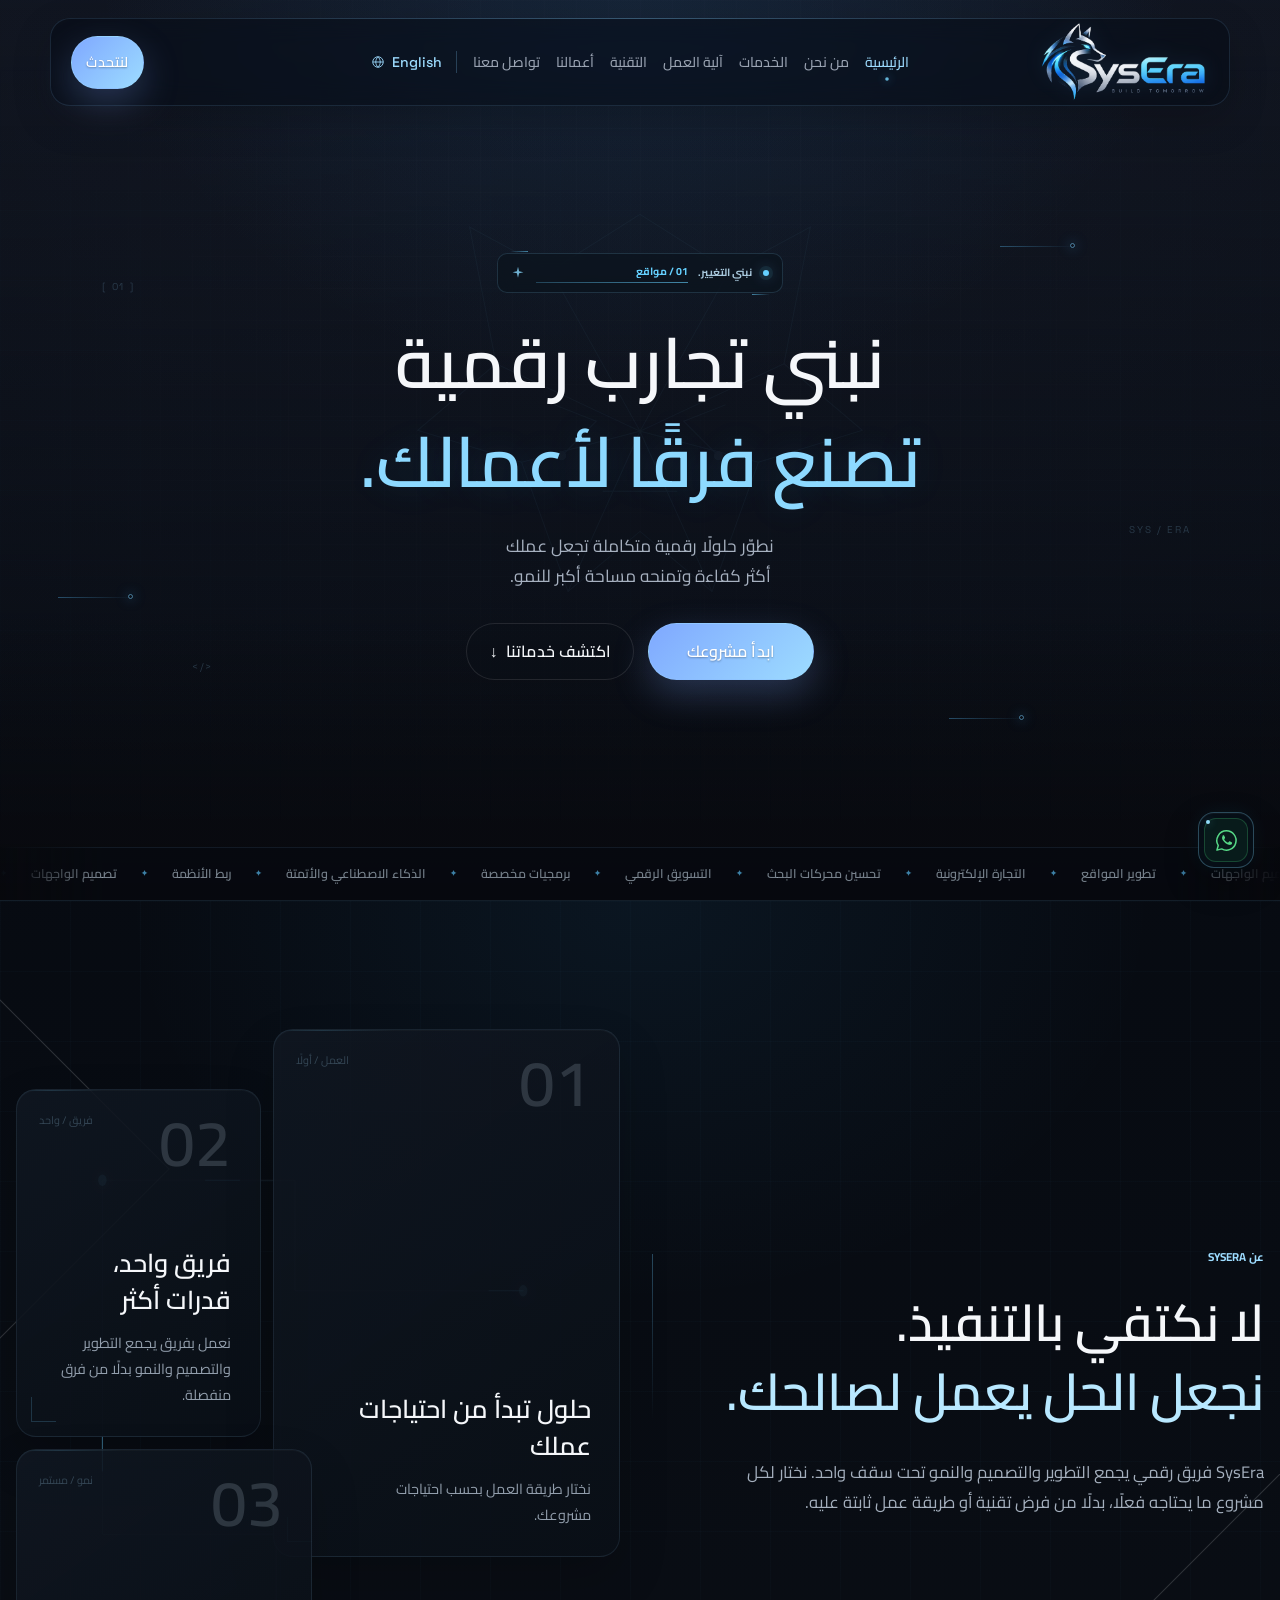
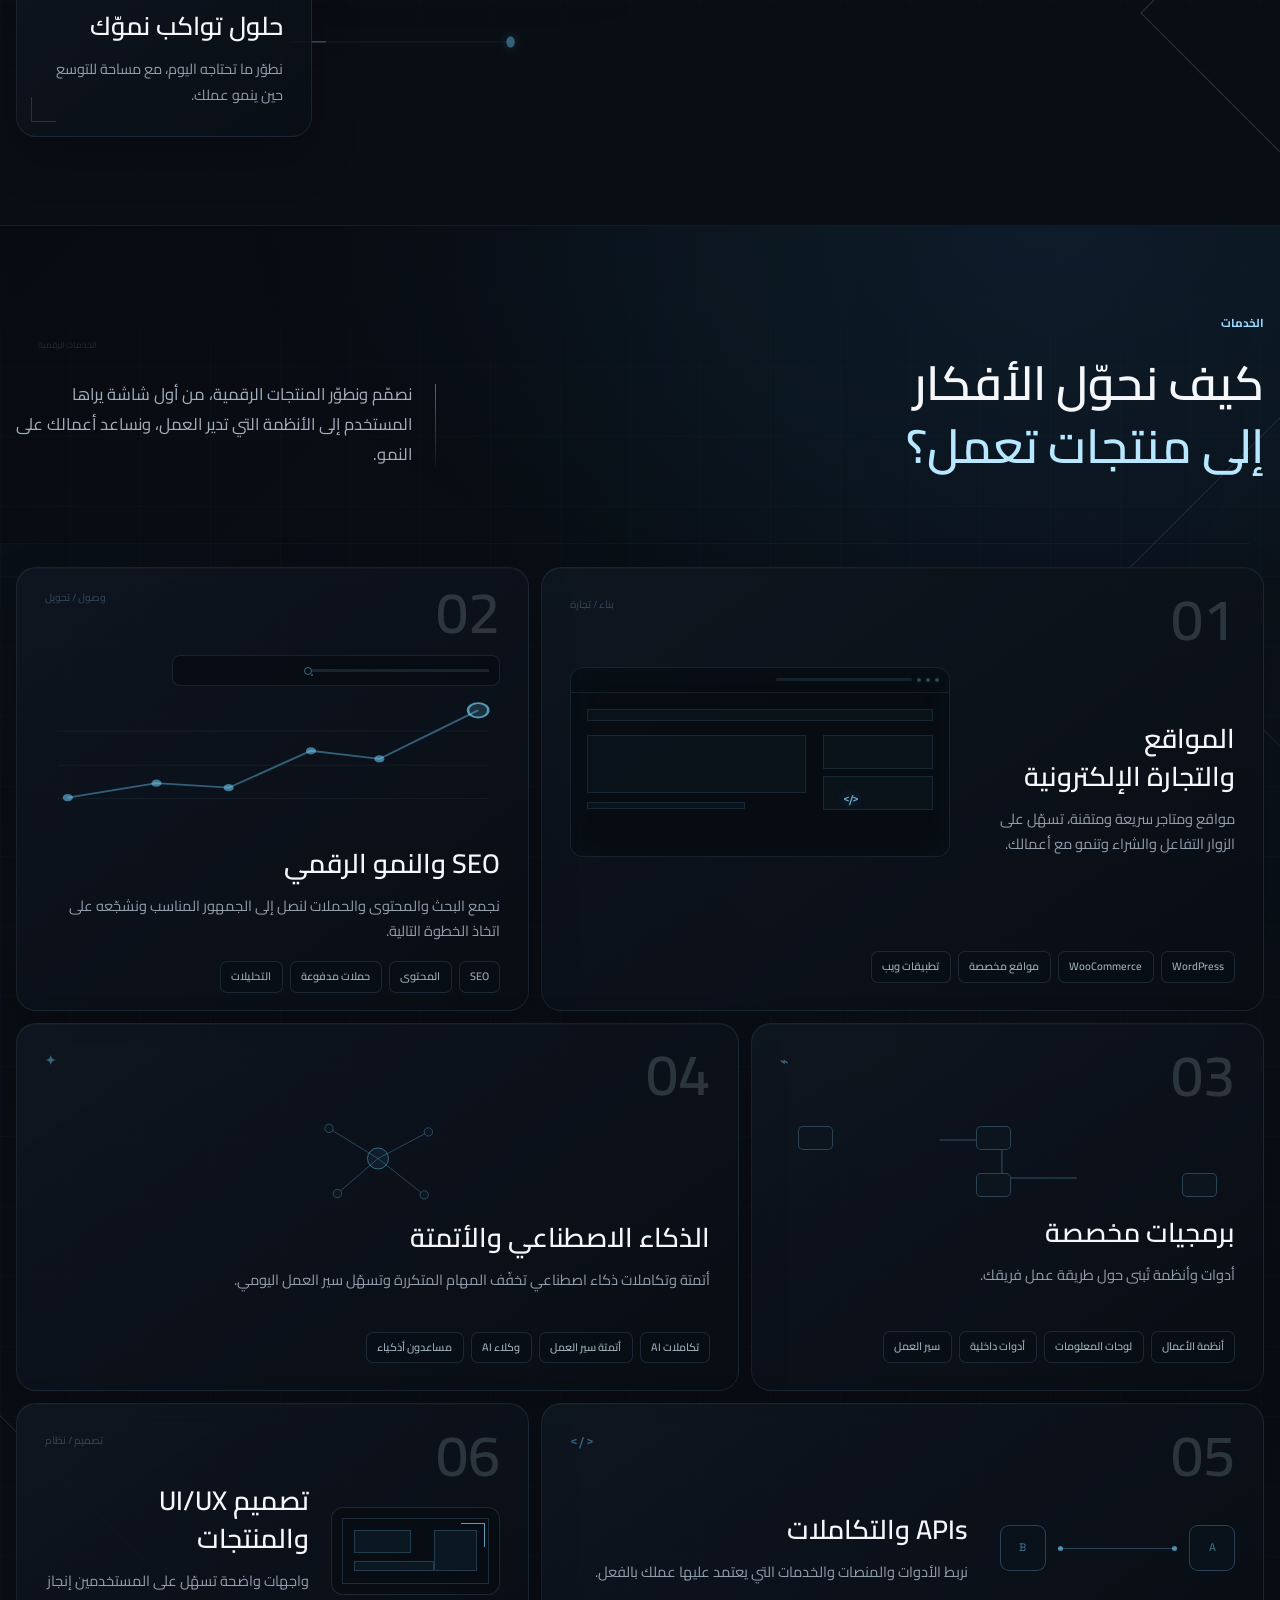
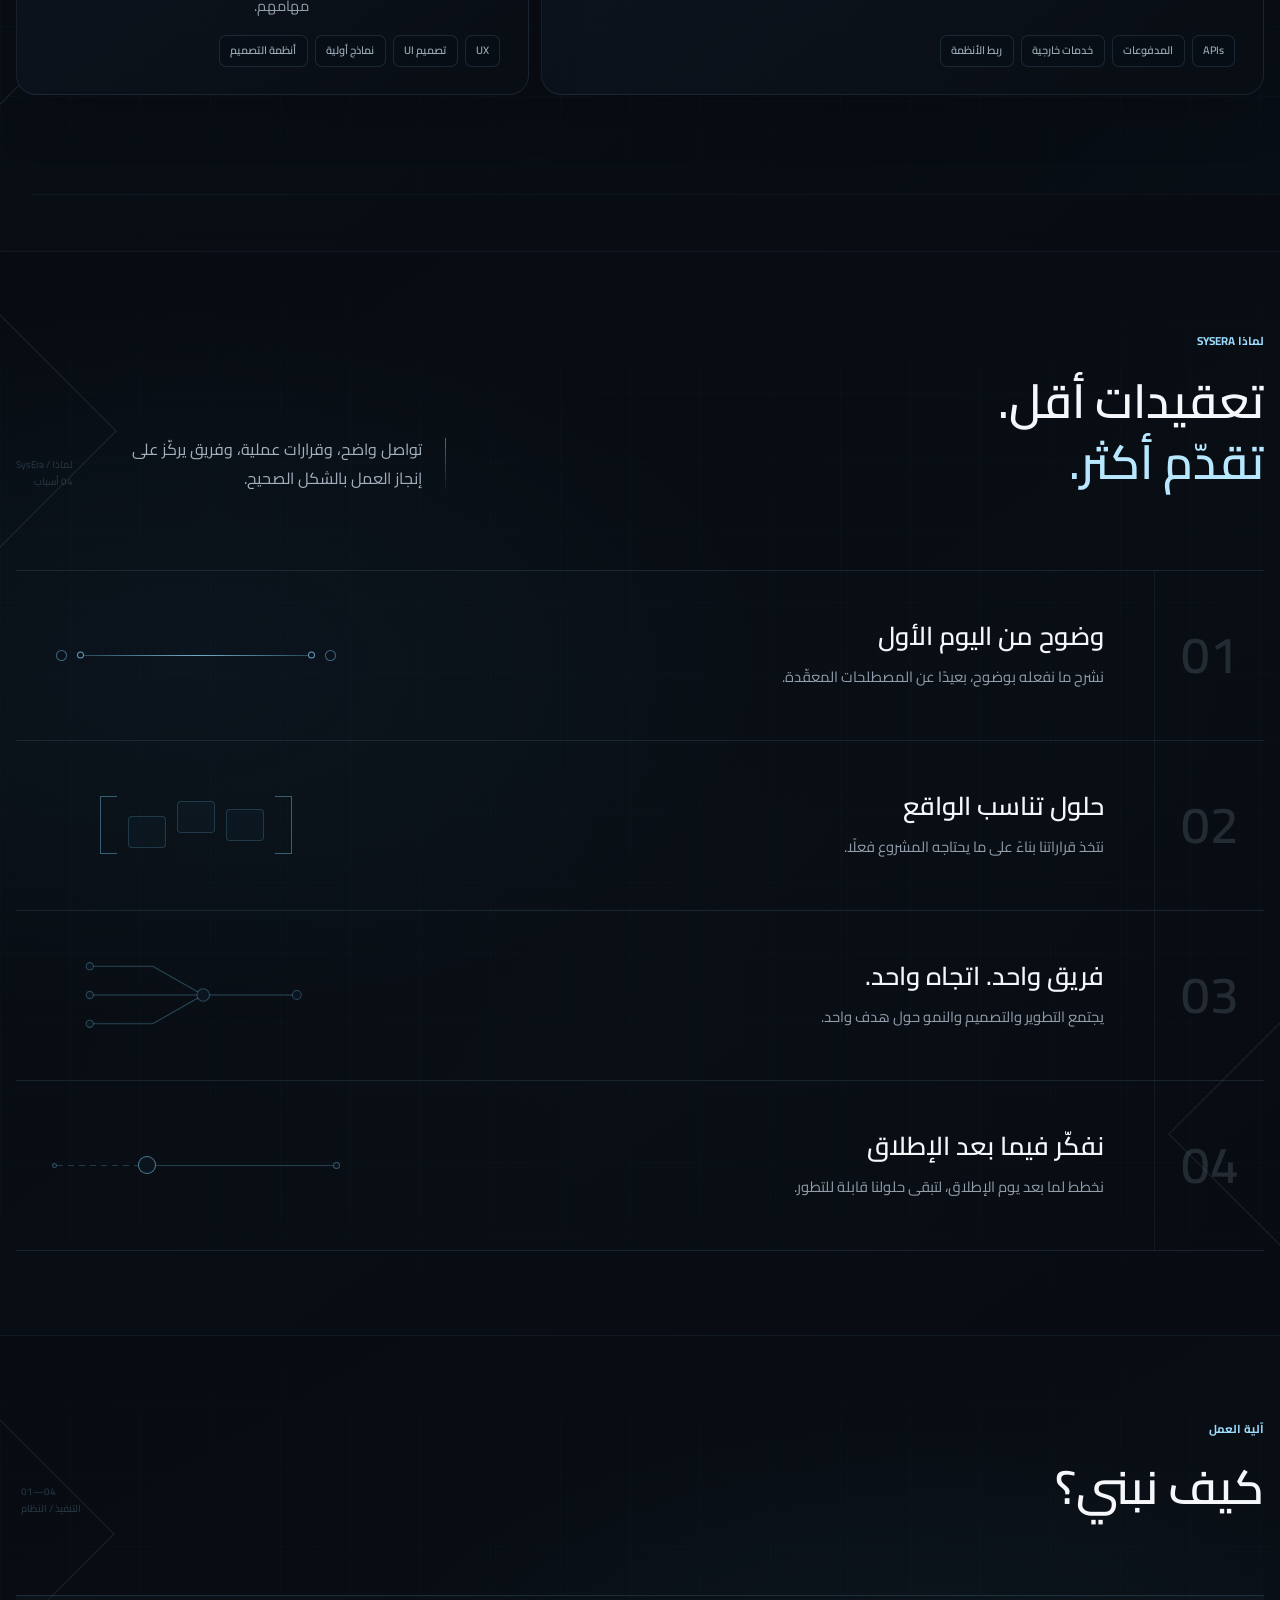
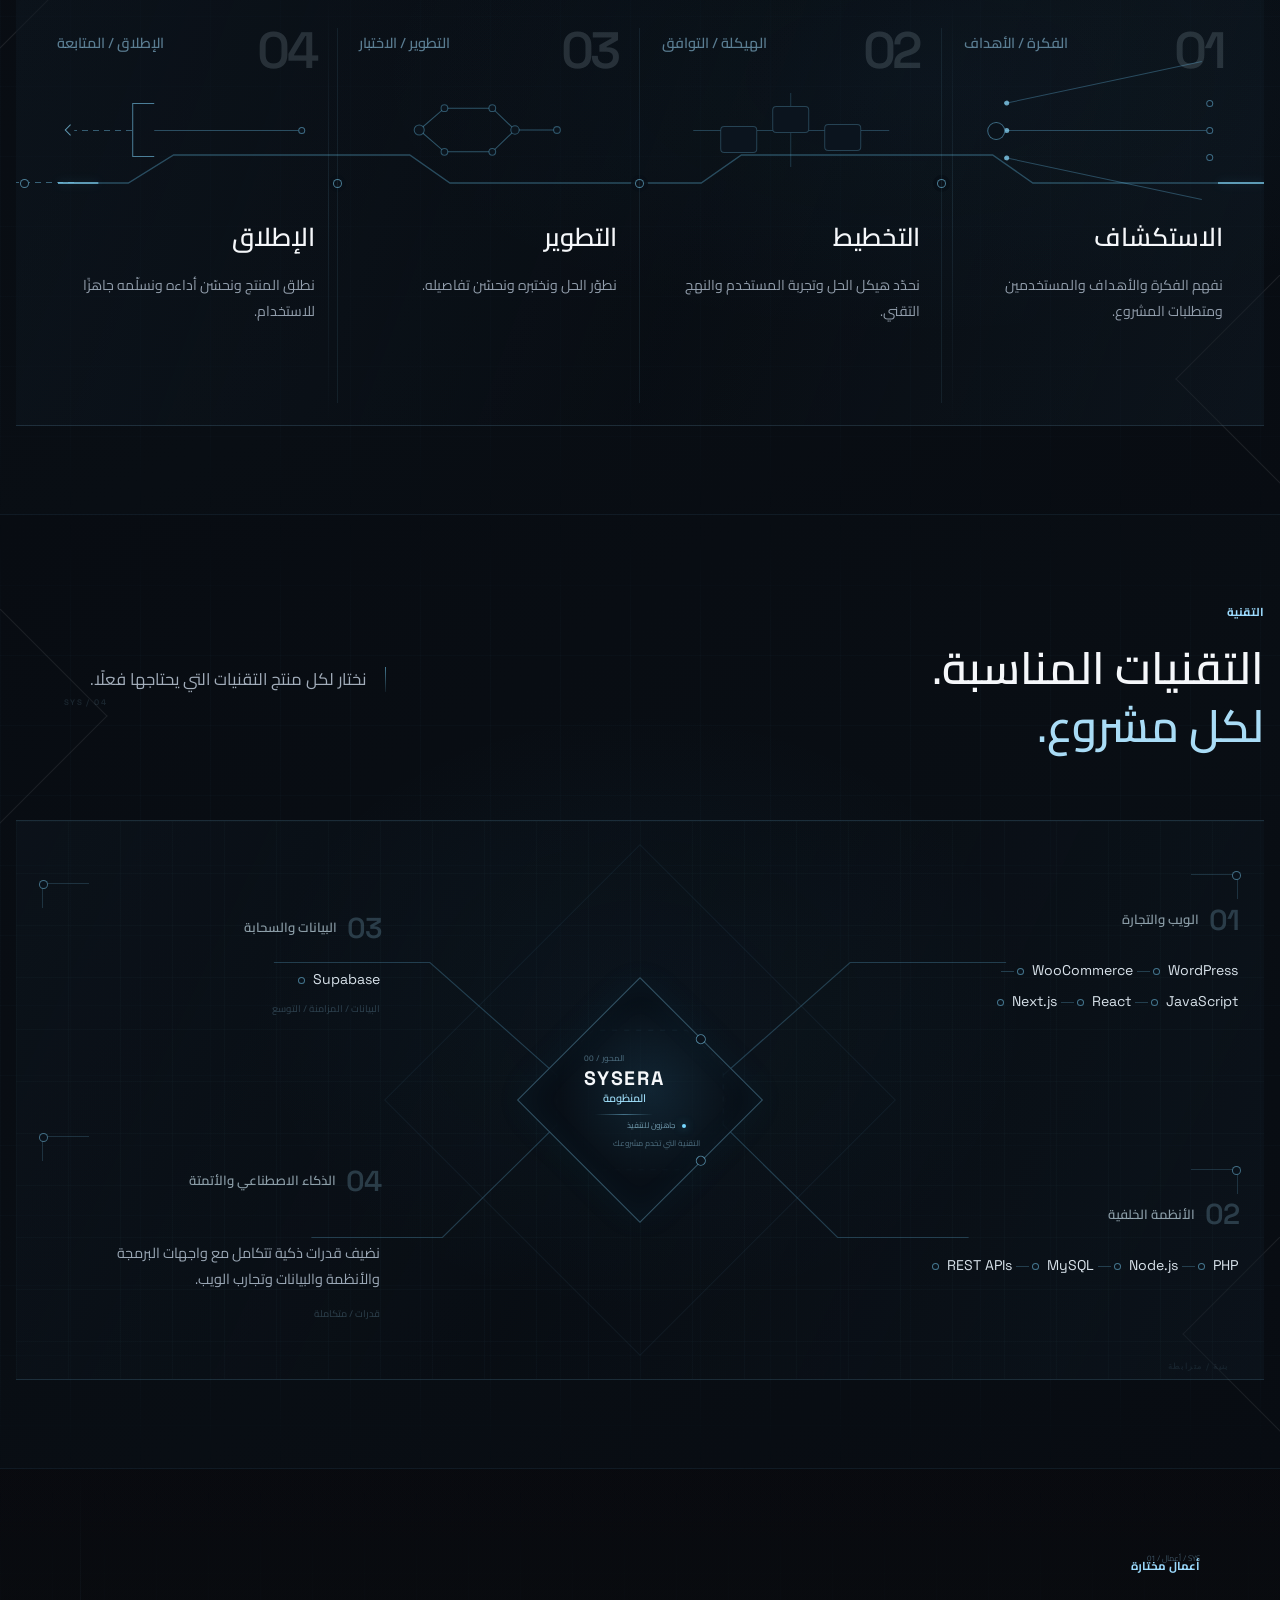
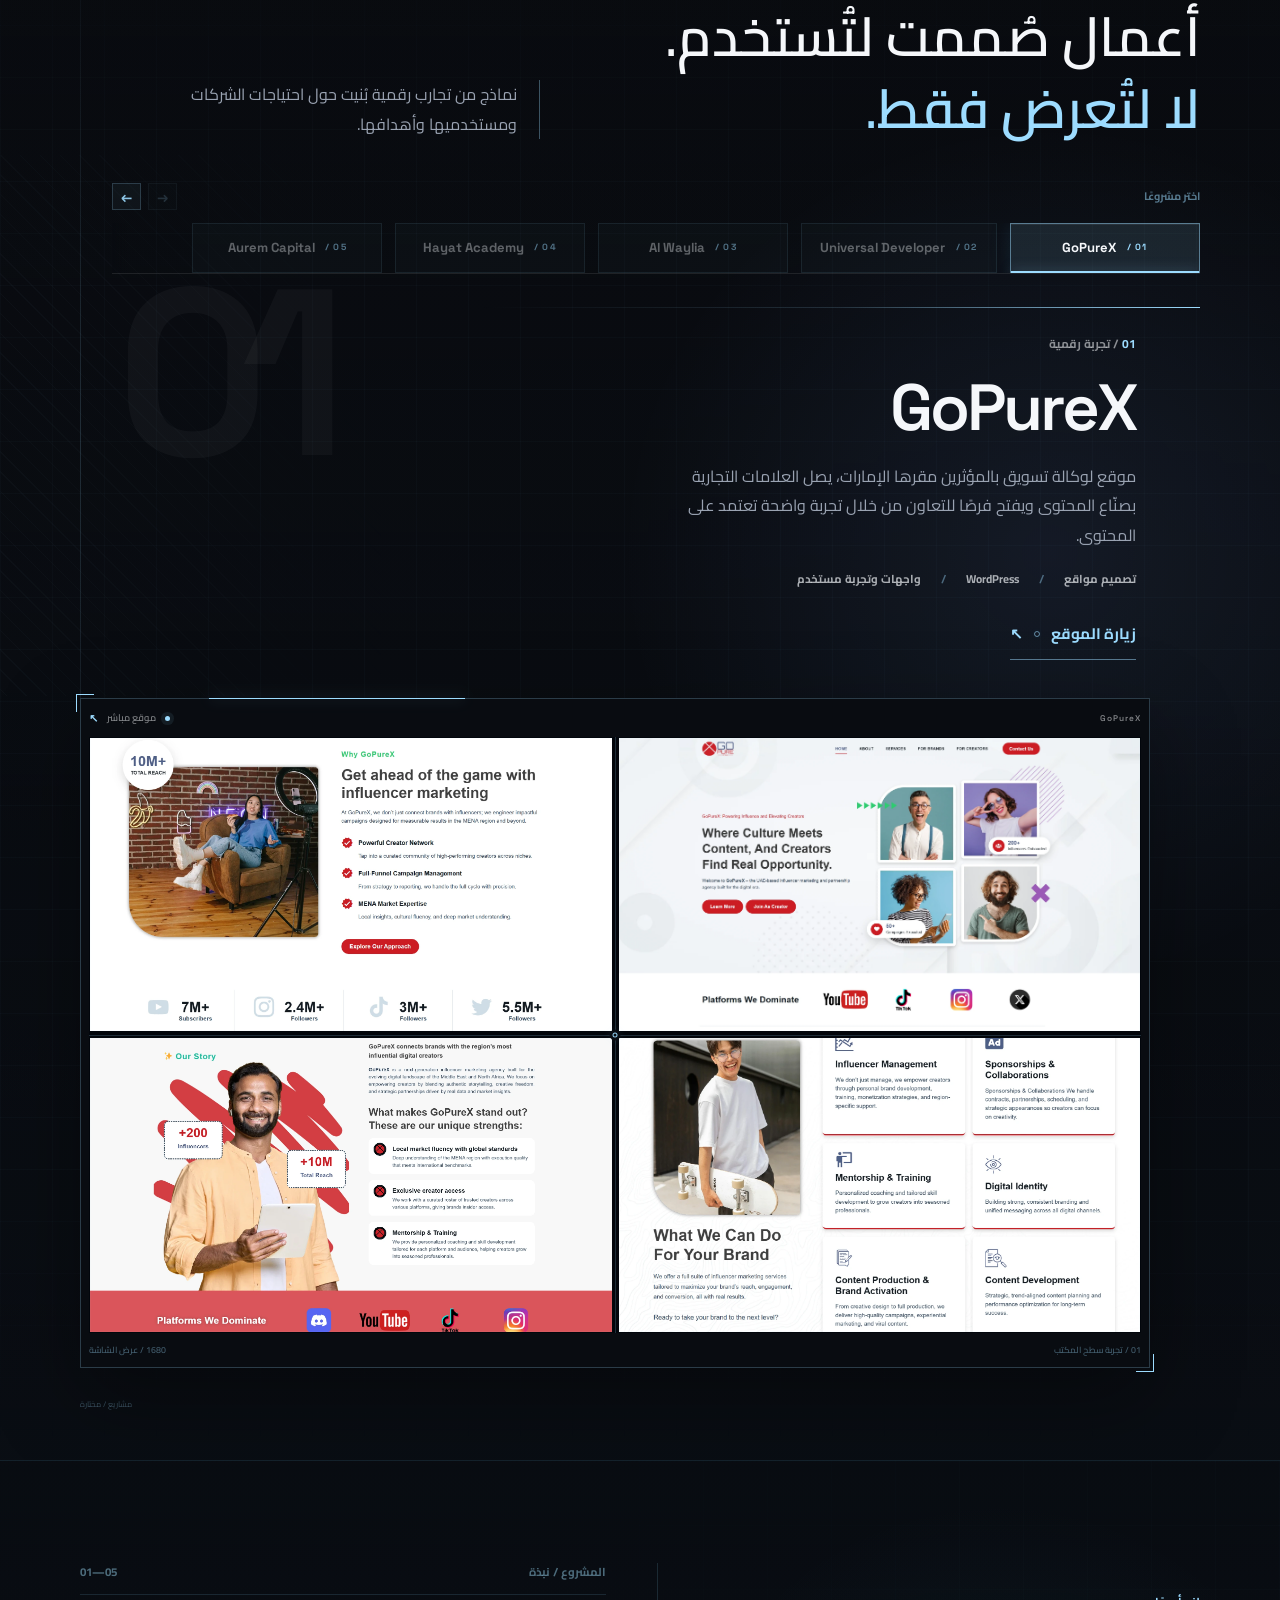
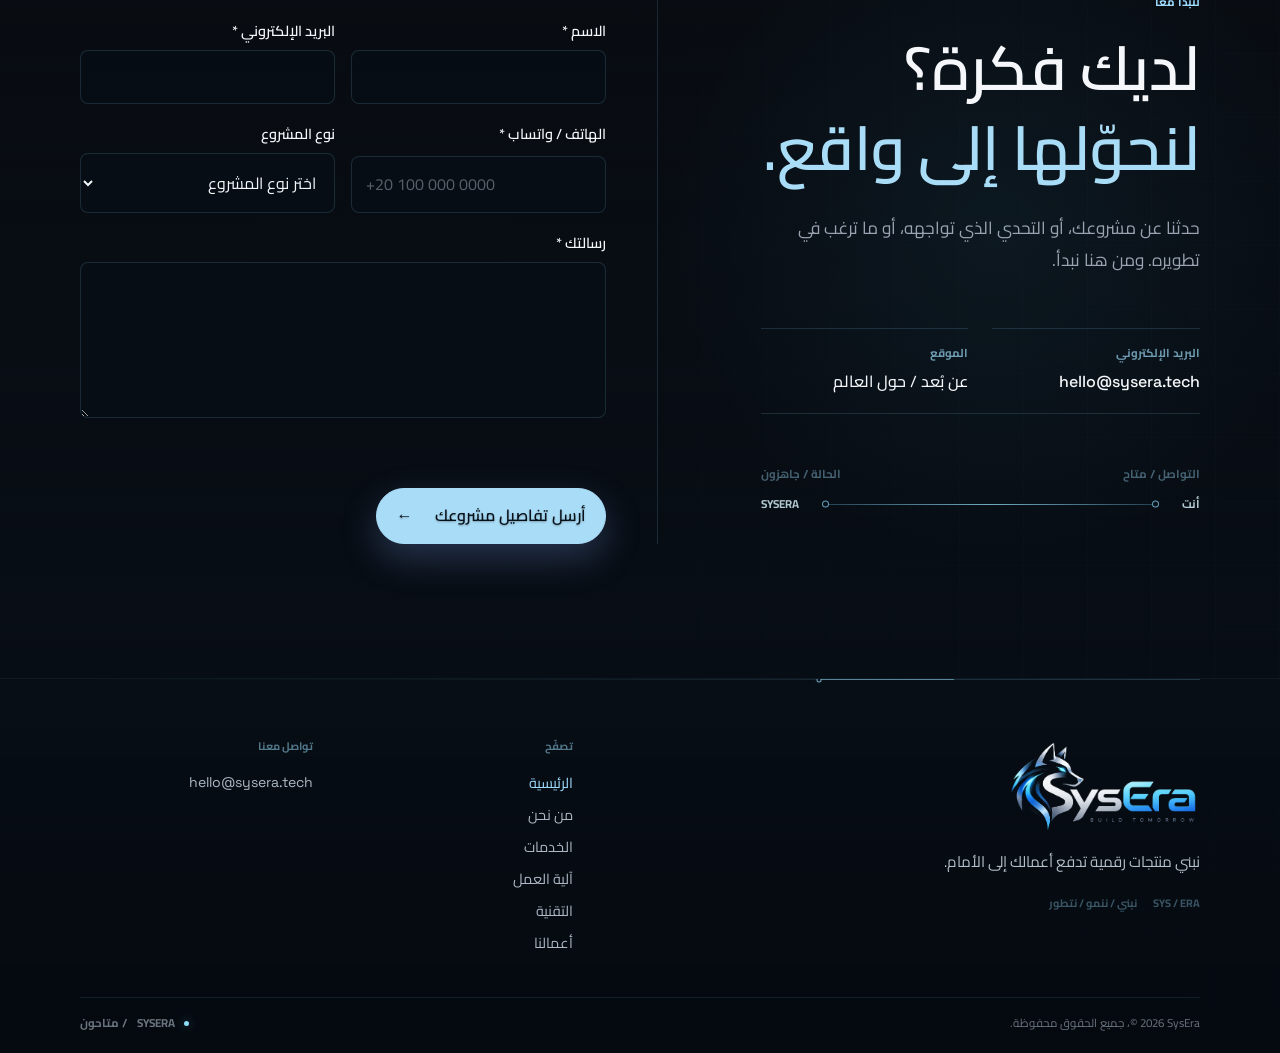
==== ar/index.html @ 407df94e "Add Arabic site and refine bilingual sections" ====
<!DOCTYPE html>
<html lang="ar" dir="rtl">
  <head>
    <meta charset="UTF-8" />
    <meta name="viewport" content="width=device-width, initial-scale=1.0" />
    <title>SysEra | حلول رقمية تصنع نموًا لأعمالك</title>
    <meta name="description" content="تطوّر SysEra مواقع عالية الأداء وحلولاً برمجية وتجارب تجارة إلكترونية وخدمات نمو رقمي تساعد الشركات على التميّز والتطور." />
    <meta name="robots" content="index, follow, max-image-preview:large" />
    <meta name="theme-color" content="#08090D" />
    <link rel="canonical" href="https://sysera.tech/ar/" />
    <link rel="alternate" hreflang="en" href="https://sysera.tech/" />
    <link rel="alternate" hreflang="ar" href="https://sysera.tech/ar/" />
    <meta property="og:type" content="website" />
    <meta property="og:site_name" content="SysEra" />
    <meta property="og:title" content="SysEra | حلول رقمية تصنع نموًا لأعمالك" />
    <meta property="og:description" content="تطوّر SysEra مواقع عالية الأداء وحلولاً برمجية وتجارب تجارة إلكترونية وخدمات نمو رقمي تساعد الشركات على التميّز والتطور." />
    <meta property="og:url" content="https://sysera.tech/ar/" />
    <meta property="og:image" content="https://sysera.tech/assets/images/social/sys-era-social-preview.jpg" />
    <meta property="og:image:secure_url" content="https://sysera.tech/assets/images/social/sys-era-social-preview.jpg" />
    <meta property="og:image:type" content="image/jpeg" />
    <meta property="og:image:width" content="1200" />
    <meta property="og:image:height" content="630" />
    <meta property="og:image:alt" content="SysEra software development and digital solutions preview" />
    <meta name="twitter:card" content="summary_large_image" />
    <meta name="twitter:title" content="SysEra | حلول رقمية تصنع نموًا لأعمالك" />
    <meta name="twitter:description" content="تطوّر SysEra مواقع عالية الأداء وحلولاً برمجية وتجارب تجارة إلكترونية وخدمات نمو رقمي تساعد الشركات على التميّز والتطور." />
    <meta name="twitter:image" content="https://sysera.tech/assets/images/social/sys-era-social-preview.jpg" />
    <meta name="twitter:image:alt" content="SysEra — Software Development & Digital Solutions" />
    <link rel="icon" type="image/png" sizes="1254x1254" href="../assets/logo/sys-era-favicon.png" />
    <script type="application/ld+json">
      {
        "@context": "https://schema.org",
        "@graph": [
          {
            "@type": "WebSite",
            "@id": "https://sysera.tech/#website",
            "url": "https://sysera.tech/",
            "name": "SysEra",
            "publisher": {
              "@id": "https://sysera.tech/#organization"
            }
          },
          {
            "@type": "Organization",
            "@id": "https://sysera.tech/#organization",
            "name": "SysEra",
            "url": "https://sysera.tech/",
            "logo": {
              "@type": "ImageObject",
              "url": "https://sysera.tech/assets/logo/sys-era-logo.png"
            }
          }
        ]
      }
    </script>
    <link rel="preconnect" href="https://fonts.googleapis.com" />
    <link rel="preconnect" href="https://fonts.gstatic.com" crossorigin />
    <link href="https://fonts.googleapis.com/css2?family=Cairo:wght@400;500;600;700&family=Inter:wght@400;500;600;700&family=Sora:wght@600&family=Space+Grotesk:wght@500;600;700&display=swap" rel="stylesheet" />
    <link rel="stylesheet" href="../css/style.css" />
    <link rel="stylesheet" href="../css/ar.css" />
    <script src="../js/language.js"></script>
  </head>
  <body>
    <header class="site-header" id="top">
      <div class="container nav-wrap">
        <div class="nav-shell">
          <a class="brand" href="#home" data-view-route="home" aria-label="الرئيسية - SysEra">
            <img src="../assets/logo/sys-era-logo.png" alt="SysEra — Build Tomorrow" />
          </a>

          <nav class="site-nav" id="site-menu" aria-label="التنقل الرئيسي">
            <a href="#home" data-view-route="home">الرئيسية</a>
            <a href="#about" data-view-route="about">من نحن</a>
            <a href="#services" data-view-route="services">الخدمات</a>
            <a href="#process" data-view-route="process">آلية العمل</a>
            <a href="#technology" data-view-route="technology">التقنية</a>
            <a href="#selected-work" data-view-route="selected-work">أعمالنا</a>
            <a href="#contact" data-view-route="contact">تواصل معنا</a>
            <a href="../index.html" class="language-switch" data-language="en" lang="en" hreflang="en" aria-label="Switch to English"><svg viewBox="0 0 24 24" aria-hidden="true" focusable="false"><circle cx="12" cy="12" r="9" /><path d="M3 12h18M12 3c2.5 2.5 3.8 5.5 3.8 9s-1.3 6.5-3.8 9M12 3c-2.5 2.5-3.8 5.5-3.8 9s1.3 6.5 3.8 9" /></svg>English</a>
          </nav>

          <a href="#contact" class="btn btn-primary nav-cta" data-view-route="contact">لنتحدث</a>

          <button class="nav-toggle" type="button" aria-expanded="false" aria-controls="site-menu" aria-label="فتح قائمة التنقل" data-open-label="فتح قائمة التنقل" data-close-label="إغلاق قائمة التنقل">
            <span></span>
            <span></span>
            <span></span>
          </button>
        </div>
      </div>
    </header>

    <main id="home">
      <section class="section hero" aria-labelledby="hero-title">
        <div class="hero-atmosphere" aria-hidden="true">
          <div class="hero-grid-lines"></div>
          <div class="hero-cursor-light"></div>
          <svg class="wolf-geometry" viewBox="0 0 900 650" preserveAspectRatio="xMidYMid meet">
            <g>
              <path d="M450 96 548 158 637 110 608 260 694 333 580 368 529 510 450 444 371 510 320 368 206 333 292 260 263 110 352 158Z" />
              <path d="m292 260 158 74 158-74M352 158l98 176 98-176M320 368l130-34 130 34M371 510l79-176 79 176" />
              <path d="m356 305 46 18-38 38m180-56-46 18 38 38M409 400h82" />
              <circle cx="364" cy="361" r="5" />
              <circle cx="536" cy="361" r="5" />
            </g>
          </svg>
          <span class="tech-mark tech-mark-one">[ 01 ]</span>
          <span class="tech-mark tech-mark-two">SYS / ERA</span>
          <span class="tech-mark tech-mark-three">&lt;/&gt;</span>
          <span class="data-node data-node-one"></span>
          <span class="data-node data-node-two"></span>
          <span class="data-node data-node-three"></span>
        </div>

        <div class="container hero-inner">
          <div class="hero-copy">
            <div class="hero-badge hero-enter hero-enter-badge" aria-label="نبني التغيير: مواقع، برمجيات، نمو، وذكاء اصطناعي">
              <span class="status-dot" aria-hidden="true"></span>
              <span class="hero-badge-label">نبني التغيير.</span>
              <span class="hero-keyword-module" aria-hidden="true">
                <span class="hero-keywords">
                  <span class="hero-keyword-item">01 / مواقع</span>
                  <span class="hero-keyword-item">02 / برمجيات</span>
                  <span class="hero-keyword-item">03 / نمو</span>
                  <span class="hero-keyword-item">04 / ذكاء اصطناعي</span>
                </span>
                <span class="hero-keyword-signal"></span>
              </span>
              <svg viewBox="0 0 18 18" aria-hidden="true"><path d="m9 1 1.4 5.6L16 8l-5.6 1.4L9 15l-1.4-5.6L2 8l5.6-1.4L9 1Z" /></svg>
            </div>

            <h1 id="hero-title">
              <span class="headline-line hero-enter hero-enter-line-one">نبني تجارب رقمية</span>
              <span class="headline-line headline-accent hero-enter hero-enter-line-two">تصنع فرقًا لأعمالك.</span>
            </h1>

            <p class="lead hero-enter hero-enter-copy"><span class="lead-line">نطوّر حلولًا رقمية متكاملة تجعل عملك</span> <span class="lead-line">أكثر كفاءة وتمنحه مساحة أكبر للنمو.</span></p>

            <div class="hero-actions hero-enter hero-enter-actions">
              <a href="#contact" class="btn btn-primary hero-primary">ابدأ مشروعك</a>
              <a href="#services" class="btn btn-secondary hero-secondary">اكتشف خدماتنا <span aria-hidden="true">↓</span></a>
            </div>
          </div>
        </div>

        <div class="capabilities-strip hero-enter hero-enter-strip" aria-label="مجالات عمل SysEra">
          <div class="capabilities-track">
            <div class="capabilities-group">
              <span>تطوير المواقع</span><i>✦</i><span>التجارة الإلكترونية</span><i>✦</i><span>تحسين محركات البحث</span><i>✦</i><span>التسويق الرقمي</span><i>✦</i><span>برمجيات مخصصة</span><i>✦</i><span>الذكاء الاصطناعي والأتمتة</span><i>✦</i><span>ربط الأنظمة</span><i>✦</i><span>تصميم الواجهات</span><i>✦</i>
            </div>
            <div class="capabilities-group" aria-hidden="true">
              <span>تطوير المواقع</span><i>✦</i><span>التجارة الإلكترونية</span><i>✦</i><span>تحسين محركات البحث</span><i>✦</i><span>التسويق الرقمي</span><i>✦</i><span>برمجيات مخصصة</span><i>✦</i><span>الذكاء الاصطناعي والأتمتة</span><i>✦</i><span>ربط الأنظمة</span><i>✦</i><span>تصميم الواجهات</span><i>✦</i>
            </div>
          </div>
        </div>
      </section>

      <section lang="ar" dir="rtl" id="about" class="section about-section">
        <div class="about-atmosphere" aria-hidden="true">
          <span class="about-angle about-angle-one"></span>
          <span class="about-angle about-angle-two"></span>
        </div>

        <div class="container about-layout">
          <div class="about-editorial">
            <p class="eyebrow reveal about-reveal about-reveal-eyebrow">عن SysEra</p>
            <h2>
              <span class="about-headline-line reveal about-reveal about-reveal-line-one">لا نكتفي بالتنفيذ.</span>
              <span class="about-headline-line about-headline-accent reveal about-reveal about-reveal-line-two">نجعل الحل يعمل لصالحك.</span>
            </h2>
            <p class="about-intro reveal about-reveal about-reveal-copy">SysEra فريق رقمي يجمع التطوير والتصميم والنمو تحت سقف واحد. نختار لكل مشروع ما يحتاجه فعلًا، بدلًا من فرض تقنية أو طريقة عمل ثابتة عليه.</p>
          </div>

          <div class="about-bento" aria-label="كيف تعمل SysEra">
            <svg class="about-connector" viewBox="0 0 600 500" preserveAspectRatio="none" aria-hidden="true">
              <path class="connector-base" d="M104 170H322V92H506V342H340V418H116" />
              <path class="connector-signal" d="M104 170H322V92H506V342H340V418H116" />
              <circle cx="104" cy="170" r="4" />
              <circle cx="506" cy="92" r="4" />
              <circle cx="116" cy="418" r="4" />
            </svg>

            <article class="philosophy-block philosophy-primary reveal about-reveal about-reveal-card-one">
              <span class="philosophy-number">01</span>
              <span class="philosophy-detail" aria-hidden="true">العمل / أولًا</span>
              <div class="philosophy-copy">
                <h3>حلول تبدأ من احتياجات عملك</h3>
                <p>نختار طريقة العمل بحسب احتياجات مشروعك.</p>
              </div>
              <span class="block-corner" aria-hidden="true"></span>
            </article>

            <article class="philosophy-block philosophy-secondary reveal about-reveal about-reveal-card-two">
              <span class="philosophy-number">02</span>
              <span class="philosophy-detail" aria-hidden="true">فريق / واحد</span>
              <div class="philosophy-copy">
                <h3>فريق واحد، قدرات أكثر</h3>
                <p>نعمل بفريق يجمع التطوير والتصميم والنمو بدلًا من فرق منفصلة.</p>
              </div>
              <span class="block-corner" aria-hidden="true"></span>
            </article>

            <article class="philosophy-block philosophy-tertiary reveal about-reveal about-reveal-card-three">
              <span class="philosophy-number">03</span>
              <span class="philosophy-detail" aria-hidden="true">نمو / مستمر</span>
              <div class="philosophy-copy">
                <h3>حلول تواكب نموّك</h3>
                <p>نطوّر ما تحتاجه اليوم، مع مساحة للتوسع حين ينمو عملك.</p>
              </div>
              <span class="block-corner" aria-hidden="true"></span>
            </article>
          </div>
        </div>
      </section>

      <section lang="ar" dir="rtl" id="services" class="section services-section" aria-labelledby="services-title">
        <div class="services-atmosphere" aria-hidden="true">
          <span class="services-angle services-angle-one"></span>
          <span class="services-angle services-angle-two"></span>
          <span class="services-micro-label">الخدمات الرقمية</span>
        </div>

        <div class="container services-inner">
          <div class="services-intro">
            <div>
              <p class="eyebrow reveal service-reveal service-reveal-eyebrow">الخدمات</p>
              <h2 id="services-title">
                <span class="services-headline-line reveal service-reveal service-reveal-line-one">كيف نحوّل الأفكار</span>
                <span class="services-headline-line services-headline-accent reveal service-reveal service-reveal-line-two">إلى منتجات تعمل؟</span>
              </h2>
            </div>
            <p class="services-summary reveal service-reveal service-reveal-summary">نصمّم ونطوّر المنتجات الرقمية، من أول شاشة يراها المستخدم إلى الأنظمة التي تدير العمل، ونساعد أعمالك على النمو.</p>
          </div>

          <div class="service-matrix">
            <article class="service-module service-web reveal service-reveal service-reveal-anchor-one">
              <div class="service-module-head">
                <span class="service-number">01</span>
                <span class="service-code" aria-hidden="true">بناء / تجارة</span>
              </div>
              <div class="service-body">
                <div class="service-copy">
                  <h3>المواقع و<span class="service-title-nowrap">التجارة الإلكترونية</span></h3>
                  <p>مواقع ومتاجر سريعة ومتقنة، تسهّل على الزوار التفاعل والشراء وتنمو مع أعمالك.</p>
                </div>
                <div class="service-visual web-visual" aria-hidden="true">
                  <div class="browser-chrome"><i></i><i></i><i></i><span></span></div>
                  <div class="browser-layout">
                    <span class="web-nav"></span>
                    <span class="web-hero-block"></span>
                    <span class="web-copy-block"></span>
                    <span class="web-card-block web-card-one"></span>
                    <span class="web-card-block web-card-two"></span>
                    <span class="web-code-indicator">&lt;/&gt;</span>
                  </div>
                </div>
              </div>
              <ul class="service-capabilities" aria-label="خدمات المواقع والتجارة الإلكترونية">
                <li>WordPress</li><li>WooCommerce</li><li>مواقع مخصصة</li><li>تطبيقات ويب</li>
              </ul>
            </article>

            <article class="service-module service-growth reveal service-reveal service-reveal-anchor-two">
              <div class="service-module-head">
                <span class="service-number">02</span>
                <span class="service-code" aria-hidden="true">وصول / تحويل</span>
              </div>
              <div class="service-visual growth-visual" aria-hidden="true">
                <div class="search-field"><span></span><i></i></div>
                <svg viewBox="0 0 360 150" preserveAspectRatio="none">
                  <path class="growth-grid" d="M10 125H350M10 88H350M10 50H350" />
                  <path class="growth-path" d="M18 124 88 108 145 113 210 72 264 81 342 27" />
                  <circle cx="18" cy="124" r="4" /><circle cx="88" cy="108" r="4" /><circle cx="145" cy="113" r="4" /><circle cx="210" cy="72" r="4" /><circle cx="264" cy="81" r="4" /><circle class="growth-target" cx="342" cy="27" r="8" />
                </svg>
              </div>
              <div class="service-copy">
                <h3><bdi>SEO</bdi> والنمو الرقمي</h3>
                <p>نجمع البحث والمحتوى والحملات لنصل إلى الجمهور المناسب ونشجّعه على اتخاذ الخطوة التالية.</p>
              </div>
              <ul class="service-capabilities" aria-label="خدمات SEO والنمو الرقمي">
                <li>SEO</li><li>المحتوى</li><li>حملات مدفوعة</li><li>التحليلات</li>
              </ul>
            </article>

            <article class="service-module service-software reveal service-reveal service-reveal-three">
              <div class="service-module-head">
                <span class="service-number">03</span>
                <span class="service-symbol" aria-hidden="true">⌁</span>
              </div>
              <div class="service-visual software-visual" aria-hidden="true">
                <span class="system-node system-node-a"></span><span class="system-node system-node-b"></span><span class="system-node system-node-c"></span><span class="system-node system-node-d"></span>
                <svg viewBox="0 0 250 100"><path d="M45 28H118V72H205M118 28V15M118 72V88" /><circle cx="118" cy="28" r="3" /><circle cx="118" cy="72" r="3" /></svg>
              </div>
              <div class="service-copy">
                <h3>برمجيات مخصصة</h3>
                <p>أدوات وأنظمة تُبنى حول طريقة عمل فريقك.</p>
              </div>
              <ul class="service-capabilities" aria-label="خدمات البرمجيات المخصصة">
                <li>أنظمة الأعمال</li><li>لوحات المعلومات</li><li>أدوات داخلية</li><li>سير العمل</li>
              </ul>
            </article>

            <article class="service-module service-ai reveal service-reveal service-reveal-four">
              <div class="service-module-head">
                <span class="service-number">04</span>
                <span class="service-symbol service-spark" aria-hidden="true">✦</span>
              </div>
              <div class="service-visual ai-visual" aria-hidden="true">
                <svg viewBox="0 0 220 150">
                  <path d="M110 75 40 32M110 75l72-38M110 75l-58 50M110 75l66 52" />
                  <circle class="ai-core" cx="110" cy="75" r="15" /><circle cx="40" cy="32" r="6" /><circle cx="182" cy="37" r="6" /><circle cx="52" cy="125" r="6" /><circle cx="176" cy="127" r="6" />
                  <circle class="ai-pulse" cx="110" cy="75" r="4" />
                </svg>
              </div>
              <div class="service-copy">
                <h3>الذكاء الاصطناعي والأتمتة</h3>
                <p>أتمتة وتكاملات ذكاء اصطناعي تخفّف المهام المتكررة وتسهّل سير العمل اليومي.</p>
              </div>
              <ul class="service-capabilities" aria-label="خدمات الذكاء الاصطناعي والأتمتة">
                <li>تكاملات AI</li><li>أتمتة سير العمل</li><li>وكلاء AI</li><li>مساعدون أذكياء</li>
              </ul>
            </article>

            <article class="service-module service-api reveal service-reveal service-reveal-five">
              <div class="service-module-head">
                <span class="service-number">05</span>
                <span class="service-symbol" aria-hidden="true">&lt;/&gt;</span>
              </div>
              <div class="service-visual api-visual" aria-hidden="true">
                <span class="api-endpoint api-endpoint-a">A</span>
                <span class="api-line"><i></i></span>
                <span class="api-endpoint api-endpoint-b">B</span>
              </div>
              <div class="service-copy">
                <h3><bdi>APIs</bdi> والتكاملات</h3>
                <p>نربط الأدوات والمنصات والخدمات التي يعتمد عليها عملك بالفعل.</p>
              </div>
              <ul class="service-capabilities" aria-label="خدمات APIs والتكاملات">
                <li>APIs</li><li>المدفوعات</li><li>خدمات خارجية</li><li>ربط الأنظمة</li>
              </ul>
            </article>

            <article class="service-module service-design reveal service-reveal service-reveal-six">
              <div class="service-module-head">
                <span class="service-number">06</span>
                <span class="service-code" aria-hidden="true">تصميم / نظام</span>
              </div>
              <div class="service-visual design-visual" aria-hidden="true">
                <span class="design-frame"></span>
                <span class="design-block design-block-one"></span>
                <span class="design-block design-block-two"></span>
                <span class="design-block design-block-three"></span>
                <span class="design-selection"></span>
              </div>
              <div class="service-copy">
                <h3>تصميم <bdi>UI/UX</bdi> والمنتجات</h3>
                <p>واجهات واضحة تسهّل على المستخدمين إنجاز مهامهم.</p>
              </div>
              <ul class="service-capabilities" aria-label="خدمات تصميم UI/UX والمنتجات">
                <li>UX</li><li>تصميم UI</li><li>نماذج أولية</li><li>أنظمة التصميم</li>
              </ul>
            </article>
          </div>
        </div>
      </section>

      <section lang="ar" dir="rtl" id="why-us" class="section why-us-section" aria-labelledby="why-us-title">
        <div class="why-atmosphere" aria-hidden="true">
          <span class="why-angle why-angle-one"></span>
          <span class="why-angle why-angle-two"></span>
        </div>

        <div class="container why-inner">
          <div class="why-intro">
            <div>
              <p class="eyebrow reveal why-reveal why-reveal-eyebrow">لماذا SysEra</p>
              <h2 id="why-us-title">
                <span class="why-headline-line reveal why-reveal why-reveal-line-one">تعقيدات أقل.</span>
                <span class="why-headline-line why-headline-accent reveal why-reveal why-reveal-line-two">تقدّم أكثر.</span>
              </h2>
            </div>
            <div class="why-intro-aside">
              <p class="why-summary reveal why-reveal why-reveal-summary">تواصل واضح، وقرارات عملية، وفريق يركّز على إنجاز العمل بالشكل الصحيح.</p>
              <span class="why-micro-label" aria-hidden="true">لماذا / SysEra<br>04 أسباب</span>
            </div>
          </div>

          <div class="why-rows">
            <article class="why-row why-row-signal reveal why-reveal why-reveal-row-one">
              <span class="why-number">01</span>
              <div class="why-copy">
                <h3>وضوح من اليوم الأول</h3>
                <p>نشرح ما نفعله بوضوح، بعيدًا عن المصطلحات المعقّدة.</p>
              </div>
              <div class="why-visual signal-visual" aria-hidden="true">
                <span class="signal-node signal-node-start"></span>
                <span class="signal-line"><i></i></span>
                <span class="signal-node signal-node-end"></span>
              </div>
            </article>

            <article class="why-row why-row-structure reveal why-reveal why-reveal-row-two">
              <span class="why-number">02</span>
              <div class="why-copy">
                <h3>حلول تناسب الواقع</h3>
                <p>نتخذ قراراتنا بناءً على ما يحتاجه المشروع فعلًا.</p>
              </div>
              <div class="why-visual structure-visual" aria-hidden="true">
                <span class="structure-bracket structure-bracket-left"></span>
                <span class="structure-block structure-block-one"></span>
                <span class="structure-block structure-block-two"></span>
                <span class="structure-block structure-block-three"></span>
                <span class="structure-bracket structure-bracket-right"></span>
              </div>
            </article>

            <article class="why-row why-row-converge reveal why-reveal why-reveal-row-three">
              <span class="why-number">03</span>
              <div class="why-copy">
                <h3>فريق واحد. اتجاه واحد.</h3>
                <p>يجتمع التطوير والتصميم والنمو حول هدف واحد.</p>
              </div>
              <div class="why-visual converge-visual" aria-hidden="true">
                <svg viewBox="0 0 280 100" preserveAspectRatio="xMidYMid meet">
                  <path d="M22 18H92L148 50H252" />
                  <path d="M22 50H148" />
                  <path d="M22 82H92L148 50" />
                  <circle cx="22" cy="18" r="4" /><circle cx="22" cy="50" r="4" /><circle cx="22" cy="82" r="4" />
                  <circle class="converge-core" cx="148" cy="50" r="7" /><circle class="converge-target" cx="252" cy="50" r="5" />
                </svg>
              </div>
            </article>

            <article class="why-row why-row-continuity reveal why-reveal why-reveal-row-four">
              <span class="why-number">04</span>
              <div class="why-copy">
                <h3>نفكّر فيما بعد الإطلاق</h3>
                <p>نخطط لما بعد يوم الإطلاق، لتبقى حلولنا قابلة للتطور.</p>
              </div>
              <div class="why-visual continuity-visual" aria-hidden="true">
                <span class="continuity-origin"></span>
                <span class="continuity-path"><i></i></span>
                <span class="continuity-launch"></span>
                <span class="continuity-beyond"><i></i></span>
                <span class="continuity-next"></span>
              </div>
            </article>
          </div>
        </div>
      </section>

      <section lang="ar" dir="rtl" id="process" class="section process-section" aria-labelledby="process-title">
        <div class="process-atmosphere" aria-hidden="true">
          <span class="process-angle process-angle-one"></span>
          <span class="process-angle process-angle-two"></span>
        </div>

        <div class="container process-inner">
          <div class="process-intro">
            <div>
              <p class="eyebrow reveal process-reveal process-reveal-eyebrow">آلية العمل</p>
              <h2 id="process-title" class="reveal process-reveal process-reveal-title">كيف نبني؟</h2>
            </div>
            <span class="process-micro-label reveal process-reveal process-reveal-label" aria-hidden="true"><bdi dir="ltr">01—04</bdi><br>التنفيذ / النظام</span>
          </div>

          <div class="process-system reveal" aria-label="مراحل تنفيذ المشاريع في SysEra">
            <svg class="pipeline-route" viewBox="0 0 1200 220" preserveAspectRatio="none" aria-hidden="true">
              <path class="pipeline-route-base" d="M0 110H230L270 82H520L560 110H810L850 82H1085L1130 110H1200" />
              <path class="pipeline-route-energy" d="M0 110H230L270 82H520L560 110H810L850 82H1085L1130 110H1200" />
            </svg>
            <span class="pipeline-continuation" aria-hidden="true"><i></i></span>

            <div class="process-stages">
              <article class="process-stage process-discover reveal process-reveal process-reveal-stage-one">
                <div class="process-stage-head"><span class="process-number">01</span><span class="process-stage-code" aria-hidden="true">الفكرة / الأهداف</span></div>
                <div class="process-visual discover-visual" aria-hidden="true">
                  <span class="discover-source discover-source-one"></span><span class="discover-source discover-source-two"></span><span class="discover-source discover-source-three"></span>
                  <span class="discover-path discover-path-one"><i></i></span><span class="discover-path discover-path-two"><i></i></span><span class="discover-path discover-path-three"><i></i></span>
                  <span class="discover-core"></span>
                </div>
                <div class="process-copy"><h3>الاستكشاف</h3><p>نفهم الفكرة والأهداف والمستخدمين ومتطلبات المشروع.</p></div>
                <span class="stage-port" aria-hidden="true"></span>
              </article>

              <article class="process-stage process-plan reveal process-reveal process-reveal-stage-two">
                <div class="process-stage-head"><span class="process-number">02</span><span class="process-stage-code" aria-hidden="true">الهيكلة / التوافق</span></div>
                <div class="process-visual plan-visual" aria-hidden="true">
                  <span class="plan-axis plan-axis-x"></span><span class="plan-axis plan-axis-y"></span>
                  <span class="plan-unit plan-unit-one"></span><span class="plan-unit plan-unit-two"></span><span class="plan-unit plan-unit-three"></span>
                </div>
                <div class="process-copy"><h3>التخطيط</h3><p>نحدّد هيكل الحل وتجربة المستخدم والنهج التقني.</p></div>
                <span class="stage-port" aria-hidden="true"></span>
              </article>

              <article class="process-stage process-build reveal process-reveal process-reveal-stage-three">
                <div class="process-stage-head"><span class="process-number">03</span><span class="process-stage-code" aria-hidden="true">التطوير / الاختبار</span></div>
                <div class="process-visual build-visual" aria-hidden="true">
                  <svg viewBox="0 0 220 100">
                    <path d="M28 50H78L105 24H162L192 50M78 50l27 26h57l30-26" />
                    <circle cx="28" cy="50" r="4" /><circle cx="78" cy="50" r="5" /><circle cx="105" cy="24" r="4" /><circle cx="105" cy="76" r="4" /><circle cx="162" cy="24" r="4" /><circle cx="162" cy="76" r="4" /><circle class="build-output" cx="192" cy="50" r="6" />
                    <circle class="build-pulse" cx="28" cy="50" r="3" />
                  </svg>
                </div>
                <div class="process-copy"><h3>التطوير</h3><p>نطوّر الحل ونختبره ونحسّن تفاصيله.</p></div>
                <span class="stage-port" aria-hidden="true"></span>
              </article>

              <article class="process-stage process-launch reveal process-reveal process-reveal-stage-four">
                <div class="process-stage-head"><span class="process-number">04</span><span class="process-stage-code" aria-hidden="true">الإطلاق / المتابعة</span></div>
                <div class="process-visual launch-visual" aria-hidden="true">
                  <span class="launch-entry"></span><span class="launch-line"><i></i></span><span class="launch-gate"></span><span class="launch-exit"></span><span class="launch-arrow"></span>
                </div>
                <div class="process-copy"><h3>الإطلاق</h3><p>نطلق المنتج ونحسّن أداءه ونسلّمه جاهزًا للاستخدام.</p></div>
                <span class="stage-port" aria-hidden="true"></span>
              </article>
            </div>
          </div>
        </div>
      </section>

      <section lang="ar" dir="rtl" id="technology" class="section tech-section" aria-labelledby="technology-title">
        <div class="tech-atmosphere" aria-hidden="true">
          <span class="tech-coordinate tech-coordinate-one">SYS / 04</span>
          <span class="tech-coordinate tech-coordinate-two">بنية / مترابطة</span>
          <span class="tech-angle tech-angle-one"></span>
          <span class="tech-angle tech-angle-two"></span>
        </div>

        <div class="container tech-inner">
          <div class="tech-intro">
            <div>
              <p class="eyebrow reveal">التقنية</p>
              <h2 id="technology-title" class="reveal">التقنيات المناسبة.<br><span>لكل مشروع.</span></h2>
            </div>
            <p class="tech-summary reveal">نختار لكل منتج التقنيات التي يحتاجها فعلًا.</p>
          </div>

          <div class="technology-ecosystem reveal" aria-label="منظومة التقنيات في SysEra">
            <svg class="ecosystem-links" viewBox="0 0 1200 560" preserveAspectRatio="none" aria-hidden="true">
              <path class="ecosystem-link ecosystem-link-web" d="M248 142 H398 L520 255" />
              <path class="ecosystem-signal ecosystem-signal-web" d="M248 142 H398 L520 255" />
              <path class="ecosystem-link ecosystem-link-backend" d="M284 418 H410 L520 305" />
              <path class="ecosystem-signal ecosystem-signal-backend" d="M284 418 H410 L520 305" />
              <path class="ecosystem-link ecosystem-link-data" d="M952 142 H802 L680 255" />
              <path class="ecosystem-signal ecosystem-signal-data" d="M952 142 H802 L680 255" />
              <path class="ecosystem-link ecosystem-link-ai" d="M916 418 H790 L680 305" />
              <path class="ecosystem-signal ecosystem-signal-ai" d="M916 418 H790 L680 305" />
              <path class="ecosystem-orbit" d="M520 245 L555 210 H645 L680 245 V315 L645 350 H555 L520 315 Z" />
            </svg>

            <div class="tech-core" aria-label="محور منظومة التقنيات في SysEra">
              <div class="tech-core-content">
                <span class="core-index">المحور / 00</span>
                <strong>SYSERA</strong>
                <span class="core-stack">المنظومة</span>
                <span class="core-divider"></span>
                <span class="core-status"><i></i> جاهزون للتنفيذ</span>
                <span class="core-approach">التقنية التي تخدم مشروعك</span>
              </div>
            </div>

            <section class="tech-layer tech-layer-web" aria-labelledby="layer-web-title">
              <header><span>01</span><h3 id="layer-web-title">الويب والتجارة</h3></header>
              <ul class="tech-nodes tech-chain" aria-label="تقنيات الويب والتجارة">
                <li lang="en" dir="ltr" tabindex="0">WordPress</li>
                <li lang="en" dir="ltr" tabindex="0">WooCommerce</li>
                <li lang="en" dir="ltr" tabindex="0">JavaScript</li>
                <li lang="en" dir="ltr" tabindex="0">React</li>
                <li lang="en" dir="ltr" tabindex="0">Next.js</li>
              </ul>
            </section>

            <section class="tech-layer tech-layer-backend" aria-labelledby="layer-backend-title">
              <header><span>02</span><h3 id="layer-backend-title">الأنظمة الخلفية</h3></header>
              <ul class="tech-nodes tech-chain" aria-label="تقنيات الأنظمة الخلفية">
                <li lang="en" dir="ltr" tabindex="0">PHP</li>
                <li lang="en" dir="ltr" tabindex="0">Node.js</li>
                <li lang="en" dir="ltr" tabindex="0">MySQL</li>
                <li lang="en" dir="ltr" tabindex="0">REST APIs</li>
              </ul>
            </section>

            <section class="tech-layer tech-layer-data" aria-labelledby="layer-data-title">
              <header><span>03</span><h3 id="layer-data-title">البيانات والسحابة</h3></header>
              <ul class="tech-nodes" aria-label="تقنيات البيانات والسحابة">
                <li lang="en" dir="ltr" tabindex="0">Supabase</li>
              </ul>
              <span class="layer-note">البيانات / المزامنة / التوسع</span>
            </section>

            <section class="tech-layer tech-layer-ai" aria-labelledby="layer-ai-title">
              <header><span>04</span><h3 id="layer-ai-title">الذكاء الاصطناعي والأتمتة</h3></header>
              <p>نضيف قدرات ذكية تتكامل مع واجهات البرمجة والأنظمة والبيانات وتجارب الويب.</p>
              <span class="layer-note">قدرات / متكاملة</span>
            </section>
          </div>
        </div>
      </section>

      <section lang="ar" dir="rtl" id="selected-work" class="section work-section" aria-labelledby="selected-work-title" data-portfolio-viewer>
        <div class="work-atmosphere" aria-hidden="true">
          <span class="work-grid"></span>
          <span class="work-coordinate work-coordinate-one">SYS / أعمال / 01</span>
          <span class="work-coordinate work-coordinate-two">مشاريع / مختارة</span>
        </div>

        <div class="container work-inner">
          <header class="work-intro">
            <p class="eyebrow reveal work-reveal work-reveal-eyebrow">أعمال مختارة</p>
            <h2 id="selected-work-title">
              <span class="work-headline-line reveal work-reveal work-reveal-line-one">أعمال صُممت لتُستخدم.</span>
              <span class="work-headline-line work-headline-accent reveal work-reveal work-reveal-line-two">لا لتُعرض فقط.</span>
            </h2>
            <p class="work-summary reveal work-reveal work-reveal-summary">نماذج من تجارب رقمية بُنيت حول احتياجات الشركات ومستخدميها وأهدافها.</p>
          </header>

          <div class="work-selector reveal">
            <p class="work-selector-label">
              <span>اختر مشروعًا</span>
              <span class="work-swipe-cue" data-project-swipe-cue hidden>اسحب ←</span>
              <span class="work-tab-controls" role="group" aria-label="التنقل بين المشاريع">
                <button class="work-tab-scroll-button" type="button" data-project-scroll="previous" aria-label="المشروع السابق" aria-controls="selected-project-tabs" disabled><span aria-hidden="true">→</span></button>
                <button class="work-tab-scroll-button" type="button" data-project-scroll="next" aria-label="المشروع التالي" aria-controls="selected-project-tabs"><span aria-hidden="true">←</span></button>
              </span>
            </p>
            <div class="work-tabs-shell" data-project-tabs-shell>
              <nav class="work-tabs" id="selected-project-tabs" role="tablist" aria-label="المشاريع المختارة" data-project-tabs></nav>
            </div>
          </div>
          <div data-project-panels></div>
        </div>
      </section>

      <section lang="ar" dir="rtl" id="contact" class="section contact-section">
        <div class="container contact-wrap">
          <div class="contact-copy reveal">
            <p class="eyebrow">لنبدأ معًا</p>
            <h2><span>لديك فكرة؟</span><span>لنحوّلها إلى واقع.</span></h2>
            <p class="contact-intro">حدثنا عن مشروعك، أو التحدي الذي تواجهه، أو ما ترغب في تطويره. ومن هنا نبدأ.</p>

            <div class="contact-details">
              <div class="detail-item">
                <span class="detail-label">البريد الإلكتروني</span>
                <a href="mailto:hello@sysera.tech" dir="ltr">hello@sysera.tech</a>
              </div>
              <div class="detail-item">
                <span class="detail-label">الموقع</span>
                <span>عن بُعد / حول العالم</span>
              </div>
            </div>

            <div class="contact-signal" aria-hidden="true">
              <div class="signal-meta"><span>التواصل / متاح</span><span>الحالة / جاهزون</span></div>
              <div class="signal-route">
                <span>أنت</span>
                <span class="signal-line"><i></i></span>
                <span>SYSERA</span>
              </div>
            </div>
          </div>

          <form id="contact-form" class="contact-form reveal" novalidate>
            <div class="form-heading" aria-hidden="true"><span>المشروع / نبذة</span><span dir="ltr">01—05</span></div>
            <div class="form-grid">
              <div class="form-field">
                <label for="name">الاسم <span aria-hidden="true">*</span></label>
                <input id="name" name="name" type="text" autocomplete="name" required />
              </div>

              <div class="form-field">
                <label for="email">البريد الإلكتروني <span aria-hidden="true">*</span></label>
                <input id="email" name="email" type="email" autocomplete="email" dir="ltr" required />
              </div>
            </div>

            <div class="form-grid">
              <div class="form-field">
                <label for="phone">الهاتف / واتساب <span aria-hidden="true">*</span></label>
                <input
                  id="phone"
                  name="phone"
                  type="tel"
                  autocomplete="tel"
                  inputmode="tel"
                  dir="ltr"
                  placeholder="+20 100 000 0000"
                  required
                />
              </div>

              <div class="form-field">
                <label for="project-type">نوع المشروع</label>
                <select id="project-type" name="project_type">
                  <option value="">اختر نوع المشروع</option>
                  <option value="Website / E-commerce">موقع إلكتروني / متجر إلكتروني</option>
                  <option value="SEO / Digital Growth">تحسين الظهور في البحث / النمو الرقمي</option>
                  <option value="Custom Software">حل برمجي مخصص</option>
                  <option value="AI / Automation">ذكاء اصطناعي / أتمتة</option>
                  <option value="API / Integration">ربط الأنظمة / واجهات برمجية</option>
                  <option value="UI/UX / Product Design">تصميم المنتج / تجربة المستخدم</option>
                  <option value="Other">أخرى</option>
                </select>
              </div>
            </div>

            <div class="form-grid single">
              <div class="form-field">
                <label for="message">رسالتك <span aria-hidden="true">*</span></label>
                <textarea id="message" name="message" rows="5" required></textarea>
              </div>
            </div>

            <div id="form-status" class="form-status" role="status" aria-live="polite"></div>

            <button class="btn btn-primary submit-btn" type="submit">أرسل تفاصيل مشروعك <span aria-hidden="true">←</span></button>
          </form>
        </div>
      </section>
    </main>

    <footer class="site-footer" lang="ar" dir="rtl">
      <div class="footer-signal" aria-hidden="true"><span><i></i></span></div>

      <div class="container footer-inner">
        <div class="footer-brand">
          <a href="#home" data-view-route="home" aria-label="SysEra — العودة إلى الرئيسية">
            <img src="../assets/logo/sys-era-logo.png" alt="SysEra — نبني المستقبل" />
          </a>
          <p>نبني منتجات رقمية تدفع أعمالك إلى الأمام.</p>
          <div class="footer-micro" aria-hidden="true">
            <span dir="ltr">SYS / ERA</span>
            <span>نبني / ننمو / نتطور</span>
          </div>
        </div>

        <div class="footer-group">
          <p class="footer-label">تصفّح</p>
          <nav class="footer-nav" aria-label="روابط الموقع">
            <a href="#home" data-view-route="home">الرئيسية</a>
            <a href="#about" data-view-route="about">من نحن</a>
            <a href="#services" data-view-route="services">الخدمات</a>
            <a href="#process" data-view-route="process">آلية العمل</a>
            <a href="#technology" data-view-route="technology">التقنية</a>
            <a href="#selected-work" data-view-route="selected-work">أعمالنا</a>
          </nav>
        </div>

        <div class="footer-group footer-connect">
          <p class="footer-label">تواصل معنا</p>
          <a href="mailto:hello@sysera.tech" dir="ltr">hello@sysera.tech</a>
        </div>
      </div>

      <div class="container footer-bottom">
        <p><bdi>&copy; 2026 SysEra</bdi>، جميع الحقوق محفوظة.</p>
        <p class="footer-status"><span aria-hidden="true"></span><bdi>SYSERA</bdi> / متاحون</p>
      </div>
    </footer>

    <a
      class="whatsapp-float"
      lang="ar" dir="ltr"
      href="https://wa.me/201002455834?text=%D9%85%D8%B1%D8%AD%D8%A8%D9%8B%D8%A7%20SysEra%D8%8C%20%D8%A3%D9%88%D8%AF%20%D8%A7%D9%84%D8%AA%D8%AD%D8%AF%D8%AB%20%D8%B9%D9%86%20%D9%85%D8%B4%D8%B1%D9%88%D8%B9."
      target="_blank"
      rel="noopener noreferrer"
      aria-label="تحدث مع SysEra عبر واتساب"
    >
      <span class="whatsapp-copy">
        <small>التواصل / متاح</small>
        <strong>تواصل عبر واتساب</strong>
      </span>
      <span class="whatsapp-icon" aria-hidden="true">
        <svg viewBox="0 0 24 24" role="img">
          <path d="M12 2.75a9.25 9.25 0 0 0-7.93 14.02L2.8 21.25l4.57-1.2A9.25 9.25 0 1 0 12 2.75Z" />
          <path d="M8.15 7.5c.2-.46.42-.47.62-.48h.54c.17 0 .39.06.5.34l.77 1.86c.08.2.04.37-.08.54l-.57.73c-.12.15-.24.29-.1.53.14.24.63 1.03 1.36 1.67.93.83 1.71 1.09 1.96 1.21.24.12.39.1.53-.06l.85-1c.16-.2.32-.16.54-.08l1.83.86c.23.11.38.16.44.26.05.1.05.59-.14 1.15-.19.56-1.12 1.07-1.54 1.14-.4.08-.93.11-1.5-.07a13.7 13.7 0 0 1-1.36-.5c-2.39-1.03-3.95-3.44-4.07-3.6-.11-.16-.97-1.29-.97-2.46 0-1.17.61-1.75.83-1.98Z" />
        </svg>
      </span>
    </a>

    <script src="../js/view-router.js"></script>
    <script src="../js/portfolio-data.js"></script>
    <script src="../js/portfolio-viewer.js"></script>
    <script src="../js/main.js"></script>
  </body>
</html>
---- css/style.css ----
:root {
  --bg: #08090d;
  --bg-soft: #0d1016;
  --surface: #11151c;
  --surface-strong: #171d29;
  --surface-alt: #0f141d;
  --text: #f5f7fa;
  --muted: #9aa3b2;
  --border: rgba(255, 255, 255, 0.08);
  --accent: #7fa8ff;
  --accent-soft: rgba(127, 168, 255, 0.18);
  --accent-strong: #9ddcff;
  --shadow: 0 24px 60px rgba(0, 0, 0, 0.38);
  --container: min(1120px, calc(100% - 2rem));
  --radius: 22px;
  --radius-sm: 14px;
  --transition: 200ms ease;
}

* {
  box-sizing: border-box;
}

body {
  margin: 0;
  font-family: "Inter", "Segoe UI", Roboto, Helvetica, Arial, sans-serif;
  background:
    radial-gradient(circle at top, rgba(127, 168, 255, 0.12), transparent 35%),
    linear-gradient(180deg, #08090d 0%, #0a0d12 100%);
  color: var(--text);
  line-height: 1.6;
  overflow-x: hidden;
}

body::before {
  content: "";
  position: fixed;
  inset: 0;
  pointer-events: none;
  background-image: linear-gradient(rgba(255, 255, 255, 0.015) 1px, transparent 1px), linear-gradient(90deg, rgba(255, 255, 255, 0.015) 1px, transparent 1px);
  background-size: 32px 32px;
  mask-image: radial-gradient(circle at center, black 40%, transparent 100%);
}

img {
  display: block;
  max-width: 100%;
}

a {
  color: inherit;
  text-decoration: none;
}

button,
input,
select,
textarea {
  font: inherit;
}

button {
  cursor: pointer;
}

.container {
  width: var(--container);
  margin: 0 auto;
}

.section {
  position: relative;
  padding: 6rem 0;
}

main {
  opacity: 1;
  transition: opacity 140ms ease;
}

main.view-transitioning {
  opacity: 0.35;
}

main.focused-view > .section:not([hidden]) {
  min-height: calc(100svh - 180px);
  padding-top: clamp(8.5rem, 12vw, 10rem);
}

main > .section[hidden] {
  display: none !important;
}

.hero {
  padding-top: 7.5rem;
}

.eyebrow {
  margin: 0 0 1rem;
  color: var(--accent-strong);
  font-size: 0.72rem;
  font-weight: 700;
  letter-spacing: 0.18em;
  text-transform: uppercase;
}

h1,
h2,
h3,
.site-nav,
.btn,
.panel-main strong,
.panel-small strong,
.footer-nav,
.fb-link {
  font-family: "Space Grotesk", "Segoe UI", sans-serif;
}

.section-header {
  max-width: 640px;
  margin-bottom: 2rem;
}

.section-header h2,
.hero-copy h1 {
  margin: 0;
  font-weight: 600;
  letter-spacing: -0.045em;
  line-height: 1.06;
}

.section-header h2 {
  font-size: clamp(2.1rem, 4vw, 3.3rem);
}

.site-header {
  position: sticky;
  top: 0;
  z-index: 1000;
  height: 0;
  --nav-compress: 0;
  pointer-events: none;
}

.site-header.scrolled {
  --nav-compress: 1;
}

.nav-wrap {
  width: calc(100% - 2rem);
  max-width: calc(1180px - (var(--nav-compress) * 150px));
  padding-top: calc(18px - (var(--nav-compress) * 8px));
  transition: max-width 520ms cubic-bezier(0.22, 1, 0.36, 1), padding-top 520ms cubic-bezier(0.22, 1, 0.36, 1);
  pointer-events: auto;
}

.nav-shell {
  position: relative;
  display: grid;
  grid-template-columns: minmax(170px, 1fr) auto minmax(170px, 1fr);
  align-items: center;
  min-height: calc(78px - (var(--nav-compress) * 12px));
  gap: calc(1.5rem - (var(--nav-compress) * 0.35rem));
  padding: 0 calc(20px - (var(--nav-compress) * 4px));
  overflow: visible;
  border: 1px solid rgba(141, 197, 255, calc(0.13 + (var(--nav-compress) * 0.09)));
  border-radius: calc(20px - (var(--nav-compress) * 4px));
  background: rgba(8, 13, 21, calc(0.58 + (var(--nav-compress) * 0.28)));
  box-shadow: 0 calc(14px + (var(--nav-compress) * 7px)) calc(38px + (var(--nav-compress) * 12px)) rgba(0, 0, 0, calc(0.18 + (var(--nav-compress) * 0.16))), 0 0 calc(var(--nav-compress) * 24px) rgba(54, 161, 255, 0.1);
  backdrop-filter: blur(calc(12px + (var(--nav-compress) * 8px))) saturate(130%);
  transition: min-height 520ms cubic-bezier(0.22, 1, 0.36, 1), padding 520ms cubic-bezier(0.22, 1, 0.36, 1), gap 520ms cubic-bezier(0.22, 1, 0.36, 1), border-radius 520ms cubic-bezier(0.22, 1, 0.36, 1), background-color 520ms ease, border-color 520ms ease, box-shadow 520ms ease;
}

.nav-shell::before {
  content: "";
  position: absolute;
  top: -1px;
  left: 12%;
  right: 12%;
  height: 1px;
  opacity: calc(0.4 + (var(--nav-compress) * 0.4));
  background: linear-gradient(90deg, transparent, rgba(131, 210, 255, 0.65), transparent);
  pointer-events: none;
}

.brand {
  display: inline-flex;
  align-items: center;
  justify-self: start;
  width: fit-content;
}

.brand img {
  width: calc(170px - (var(--nav-compress) * 30px));
  height: auto;
  transition: width 520ms cubic-bezier(0.22, 1, 0.36, 1), transform 220ms ease, filter 220ms ease;
  filter: drop-shadow(0 0 10px rgba(93, 185, 255, 0.14));
}

.brand:hover img,
.brand:focus-visible img {
  transform: translateY(-1px) scale(1.01);
  filter: drop-shadow(0 0 14px rgba(104, 202, 255, 0.28));
}

.site-nav {
  display: flex;
  align-items: center;
  justify-content: center;
  gap: calc(1.65rem - (var(--nav-compress) * 0.35rem));
}

.site-nav a {
  position: relative;
  color: var(--muted);
  font-size: 0.88rem;
  font-weight: 500;
  letter-spacing: 0.025em;
  transition: color var(--transition), transform var(--transition);
}

.site-nav a::after {
  content: "";
  position: absolute;
  left: 50%;
  bottom: -8px;
  width: 4px;
  height: 4px;
  border-radius: 50%;
  background: #77d8ff;
  box-shadow: 0 0 10px rgba(79, 190, 255, 0.8);
  opacity: 0;
  transform: translate(-50%, 5px) scale(0.5);
  transition: opacity var(--transition), transform var(--transition);
}

.site-nav a:hover,
.site-nav a:focus-visible {
  color: var(--text);
  transform: translateY(-1px);
}

.site-nav a:hover::after,
.site-nav a:focus-visible::after {
  opacity: 1;
  transform: translate(-50%, 0) scale(1);
}

.site-nav .language-switch {
  border-inline-start: 1px solid rgba(129, 202, 248, 0.25);
  padding-inline-start: 0.9rem;
  color: #9ddcff;
  white-space: nowrap;
}

.site-nav .language-switch[lang="ar"] {
  display: inline-flex;
  align-items: center;
  gap: 0.4rem;
  font-family: "Cairo", "Segoe UI", sans-serif;
}

.site-nav .language-switch[lang="ar"] svg {
  width: 14px;
  height: 14px;
  flex: none;
  fill: none;
  stroke: currentColor;
  stroke-width: 1.5;
}

@media (min-width: 761px) and (max-width: 980px) {
  .site-header .nav-shell {
    grid-template-columns: minmax(140px, 1fr) auto minmax(115px, 1fr);
    gap: 0.75rem;
  }

  .site-header .site-nav {
    gap: 0.5rem;
  }

  .site-header .nav-cta {
    min-width: 0;
    padding-inline: 0.9rem;
  }
}

.nav-cta {
  justify-self: end;
  min-width: 116px;
  padding: calc(0.75rem - (var(--nav-compress) * 0.08rem)) 1.25rem;
  font-size: 0.88rem;
}

.btn {
  display: inline-flex;
  align-items: center;
  justify-content: center;
  gap: 0.5rem;
  border: 1px solid var(--border);
  border-radius: 999px;
  padding: 0.9rem 1.4rem;
  font-weight: 600;
  letter-spacing: 0.01em;
  transition: transform var(--transition), box-shadow var(--transition), border-color var(--transition), background-color var(--transition);
}

.btn:hover,
.btn:focus-visible {
  transform: translateY(-1px);
}

.btn-primary {
  background: linear-gradient(135deg, var(--accent) 0%, var(--accent-strong) 100%);
  color: #ffffff;
  text-shadow: 0 1px 2px rgba(0, 0, 0, 0.3);
  border-color: rgba(157, 220, 255, 0.25);
  box-shadow: 0 14px 36px rgba(127, 168, 255, 0.25);
}

.btn-primary:hover,
.btn-primary:focus-visible {
  box-shadow: 0 18px 40px rgba(127, 168, 255, 0.35);
}

.btn-secondary {
  background: rgba(255, 255, 255, 0.01);
  color: var(--text);
}

.detail-label {
  color: var(--muted);
  font-size: 0.72rem;
  letter-spacing: 0.08em;
  text-transform: uppercase;
}

.hero {
  --hero-pointer-x: 50%;
  --hero-pointer-y: 42%;
  --hero-depth: 0px;
  min-height: max(760px, 100svh);
  display: flex;
  flex-direction: column;
  justify-content: center;
  padding: 9rem 0 0;
  overflow: hidden;
  isolation: isolate;
  background: linear-gradient(180deg, rgba(5, 9, 15, 0.16), rgba(7, 11, 18, 0.82));
}

.hero::before,
.hero::after {
  content: "";
  position: absolute;
  z-index: -2;
  pointer-events: none;
}

.hero::before {
  inset: -20% 0 auto;
  height: 72%;
  background: radial-gradient(ellipse at 50% 15%, rgba(47, 139, 219, 0.12), transparent 61%);
}

.hero::after {
  inset: auto 0 0;
  height: 32%;
  background: linear-gradient(180deg, transparent, rgba(8, 9, 13, 0.92));
}

.hero-atmosphere,
.hero-grid-lines,
.hero-cursor-light {
  position: absolute;
  inset: 0;
  pointer-events: none;
}

.hero-atmosphere {
  z-index: -1;
  transform: translateY(var(--hero-depth));
  will-change: transform;
}

.hero-grid-lines {
  opacity: 0.36;
  background-image: linear-gradient(rgba(107, 184, 238, 0.035) 1px, transparent 1px), linear-gradient(90deg, rgba(107, 184, 238, 0.035) 1px, transparent 1px);
  background-size: 70px 70px;
  mask-image: linear-gradient(to bottom, transparent 2%, #000 23%, #000 73%, transparent 98%);
}

.hero-cursor-light {
  opacity: 0;
  background: radial-gradient(360px circle at var(--hero-pointer-x) var(--hero-pointer-y), rgba(74, 180, 255, 0.11), transparent 68%);
  transition: opacity 500ms ease;
}

.hero.pointer-active .hero-cursor-light {
  opacity: 1;
}

.wolf-geometry {
  position: absolute;
  top: 47%;
  left: 50%;
  width: min(72vw, 820px);
  height: auto;
  opacity: 0.035;
  transform: translate(-50%, -50%);
  fill: none;
  stroke: #8ed8ff;
  stroke-width: 1.25;
  filter: drop-shadow(0 0 18px rgba(57, 170, 255, 0.32));
}

.wolf-geometry circle {
  fill: #a8e5ff;
  stroke: none;
}

.tech-mark {
  position: absolute;
  color: rgba(139, 199, 238, 0.22);
  font-family: "Space Grotesk", monospace;
  font-size: 0.62rem;
  letter-spacing: 0.17em;
  text-transform: uppercase;
  animation: technicalDrift 12s ease-in-out infinite;
}

.tech-mark-one { top: 31%; left: 8%; }
.tech-mark-two { top: 58%; right: 7%; animation-delay: -4s; }
.tech-mark-three { bottom: 25%; left: 15%; animation-delay: -8s; }

.data-node {
  position: absolute;
  width: 5px;
  height: 5px;
  border: 1px solid rgba(120, 207, 255, 0.54);
  border-radius: 50%;
  box-shadow: 0 0 12px rgba(69, 181, 255, 0.5);
  animation: nodePulse 4.8s ease-in-out infinite;
}

.data-node::after {
  content: "";
  position: absolute;
  top: 50%;
  width: 74px;
  height: 1px;
  background: linear-gradient(90deg, rgba(90, 188, 247, 0.36), transparent);
}

.data-node-one { top: 27%; right: 16%; }
.data-node-two { top: 66%; left: 10%; animation-delay: -1.6s; }
.data-node-three { bottom: 20%; right: 20%; animation-delay: -3.2s; }

.hero-inner {
  display: grid;
  place-items: center;
  flex: 1;
  padding-top: 2rem;
  padding-bottom: clamp(5rem, 10vh, 8rem);
}

.hero-copy {
  width: min(100%, 1050px);
  text-align: center;
}

.hero-badge {
  position: relative;
  display: inline-flex;
  align-items: center;
  gap: 0.65rem;
  margin-bottom: 1.7rem;
  padding: 0.55rem 0.85rem;
  border: 1px solid rgba(129, 202, 248, 0.16);
  border-radius: 10px;
  background: rgba(10, 17, 27, 0.48);
  color: #a8c8dc;
  font-size: 0.66rem;
  font-weight: 700;
  letter-spacing: 0.15em;
  backdrop-filter: blur(8px);
}

.hero-badge::before,
.hero-badge::after {
  content: "";
  position: absolute;
  width: 18px;
  height: 1px;
  background: linear-gradient(90deg, transparent, rgba(101, 209, 255, 0.58));
  pointer-events: none;
}

.hero-badge::before {
  top: -3px;
  left: 12px;
}

.hero-badge::after {
  right: 12px;
  bottom: -3px;
  transform: rotate(180deg);
}

.hero-badge-label { white-space: nowrap; }

.hero-keyword-module {
  display: inline-flex;
  flex: 0 0 auto;
  flex-direction: column;
  gap: 0.22rem;
  width: 17ch;
  min-width: 12ch;
}

.hero-keywords {
  position: relative;
  display: block;
  width: 100%;
  height: 1.45em;
  overflow: hidden;
  color: #65d1ff;
  line-height: 1.35;
  text-align: left;
}

.hero-keyword-item {
  position: absolute;
  top: 50%;
  left: 0;
  opacity: 0;
  white-space: nowrap;
  transform: translateY(15%);
  animation: heroKeywordCycle 8s ease-in-out infinite;
}

.hero-keyword-item:first-child { opacity: 1; transform: translateY(-50%); animation-delay: -0.32s; }
.hero-keyword-item:nth-child(2) { animation-delay: 1.68s; }
.hero-keyword-item:nth-child(3) { animation-delay: 3.68s; }
.hero-keyword-item:nth-child(4) { animation-delay: 5.68s; }

.hero-keyword-signal {
  position: relative;
  display: block;
  width: 100%;
  height: 1px;
  overflow: hidden;
  background: rgba(101, 209, 255, 0.12);
}

.hero-keyword-signal::after {
  content: "";
  position: absolute;
  inset: 0;
  background: linear-gradient(90deg, rgba(101, 209, 255, 0.28), #65d1ff);
  box-shadow: 0 0 7px rgba(101, 209, 255, 0.4);
  opacity: 0.55;
  transform: scaleX(1);
  transform-origin: left;
  animation: heroKeywordSignal 2s linear infinite;
}

.hero-badge svg {
  display: block;
  width: 14px;
  fill: rgba(137, 218, 255, 0.8);
  transform-origin: center;
  animation: badgeGlyphBreathe 4s cubic-bezier(0.45, 0, 0.55, 1) infinite, badgeGlyphSignal 8s ease-in-out infinite;
  animation-delay: 0s, -0.32s;
}

.status-dot {
  width: 6px;
  height: 6px;
  border-radius: 50%;
  background: #65d1ff;
  box-shadow: 0 0 0 4px rgba(101, 209, 255, 0.08), 0 0 14px rgba(101, 209, 255, 0.65);
  animation: statusPulse 2.6s ease-in-out infinite;
}

.hero-copy h1 {
  max-width: 1120px;
  margin: 0 auto;
  font-size: clamp(3.5rem, 6.3vw, 6.25rem);
  font-weight: 600;
  letter-spacing: -0.065em;
  line-height: 0.96;
  text-wrap: balance;
}

.headline-line {
  display: block;
}

.headline-accent {
  color: #8dd9ff;
  text-shadow: 0 0 34px rgba(64, 176, 245, 0.13);
}

.lead {
  max-width: 660px;
  margin: 1.65rem auto 0;
  color: #a7b1c0;
  font-size: clamp(1rem, 1.35vw, 1.16rem);
  line-height: 1.75;
}

.hero-actions {
  display: flex;
  justify-content: center;
  flex-wrap: wrap;
  gap: 0.85rem;
  margin-top: 2rem;
}

.hero-actions .btn {
  min-width: 166px;
}

.hero-primary {
  position: relative;
  overflow: hidden;
}

.hero-primary::before {
  content: "";
  position: absolute;
  inset: 0;
  background: linear-gradient(110deg, transparent 25%, rgba(255, 255, 255, 0.25), transparent 68%);
  transform: translateX(-130%);
  transition: transform 650ms ease;
}

.hero-primary:hover::before,
.hero-primary:focus-visible::before {
  transform: translateX(130%);
}

.hero-secondary {
  border-color: rgba(255, 255, 255, 0.1);
  background: rgba(11, 17, 25, 0.38);
}

.hero-secondary span {
  transition: transform var(--transition);
}

.hero-secondary:hover span,
.hero-secondary:focus-visible span {
  transform: translateY(3px);
}

.hero-enter {
  opacity: 0;
  transform: translateY(18px);
  animation: heroReveal 850ms cubic-bezier(0.22, 1, 0.36, 1) forwards;
}

.hero-enter-badge { animation-delay: 260ms; }
.hero-enter-line-one { animation-delay: 430ms; }
.hero-enter-line-two { animation-delay: 570ms; }
.hero-enter-copy { animation-delay: 750ms; }
.hero-enter-actions { animation-delay: 900ms; }
.hero-enter-strip { animation-delay: 1080ms; }

.capabilities-strip {
  width: 100%;
  padding: 1rem 0;
  overflow: hidden;
  border-top: 1px solid rgba(119, 189, 235, 0.1);
  background: rgba(6, 10, 16, 0.56);
  mask-image: linear-gradient(90deg, transparent, #000 8%, #000 92%, transparent);
}

.capabilities-track {
  display: flex;
  width: max-content;
  animation: capabilityMarquee 38s linear infinite;
}

.capabilities-group {
  display: flex;
  align-items: center;
  flex-shrink: 0;
  gap: 1.5rem;
  padding-right: 1.5rem;
  color: rgba(185, 202, 215, 0.62);
  font-family: "Space Grotesk", sans-serif;
  font-size: 0.7rem;
  font-style: normal;
  font-weight: 600;
  letter-spacing: 0.14em;
  text-transform: uppercase;
}

.capabilities-group i {
  color: rgba(92, 199, 255, 0.64);
  font-size: 0.5rem;
  font-style: normal;
}

@keyframes heroReveal {
  to { opacity: 1; transform: translateY(0); }
}

@keyframes statusPulse {
  0%, 100% { opacity: 0.7; transform: scale(0.86); }
  50% { opacity: 1; transform: scale(1); }
}

@keyframes heroKeywordCycle {
  0% { opacity: 0; transform: translateY(15%); }
  4%, 20% { opacity: 1; transform: translateY(-50%); }
  25%, 100% { opacity: 0; transform: translateY(-105%); }
}

@keyframes heroKeywordSignal {
  0% { opacity: 0.2; transform: scaleX(0); }
  14% { opacity: 0.65; }
  86% { opacity: 0.65; }
  100% { opacity: 0; transform: scaleX(1); }
}

@keyframes badgeGlyphSignal {
  0%, 25%, 50%, 75%, 100% {
    opacity: 0.84;
    filter: drop-shadow(0 0 5px rgba(101, 209, 255, 0.5));
  }
  3%, 28%, 53%, 78% {
    opacity: 0.98;
    filter: drop-shadow(0 0 9px rgba(101, 209, 255, 0.82));
  }
  8%, 33%, 58%, 83% {
    opacity: 0.88;
    filter: drop-shadow(0 0 6px rgba(101, 209, 255, 0.58));
  }
  12.5%, 37.5%, 62.5%, 87.5% {
    opacity: 0.8;
    filter: drop-shadow(0 0 4px rgba(101, 209, 255, 0.44));
  }
}

@keyframes badgeGlyphBreathe {
  0%, 100% { transform: translate3d(0, 0, 0) scale(1) rotate(0deg); }
  50% { transform: translate3d(0, -0.5px, 0) scale(1.12) rotate(1.5deg); }
}

@keyframes technicalDrift {
  0%, 100% { transform: translate3d(0, 0, 0); opacity: 0.45; }
  50% { transform: translate3d(0, -8px, 0); opacity: 0.9; }
}

@keyframes nodePulse {
  0%, 100% { opacity: 0.28; transform: scale(0.8); }
  50% { opacity: 0.9; transform: scale(1.15); }
}

@keyframes capabilityMarquee {
  to { transform: translateX(-50%); }
}

.contact-form,
.contact-copy {
  border: 1px solid var(--border);
  background: rgba(17, 21, 28, 0.9);
  box-shadow: 0 16px 38px rgba(0, 0, 0, 0.12);
}

.contact-intro,
.contact-details,
.footer-brand p,
.footer-bottom p {
  margin: 0;
  color: var(--muted);
}

.about-section {
  position: relative;
  min-height: 900px;
  padding: clamp(7rem, 10vw, 10rem) 0;
  overflow: hidden;
  border-top: 1px solid rgba(115, 189, 235, 0.09);
  background:
    linear-gradient(180deg, rgba(7, 11, 18, 0.98), rgba(10, 14, 21, 0.98)),
    #080b11;
  isolation: isolate;
}

.about-section::before {
  content: "";
  position: absolute;
  inset: 0;
  z-index: -2;
  background-image: linear-gradient(rgba(112, 186, 232, 0.025) 1px, transparent 1px), linear-gradient(90deg, rgba(112, 186, 232, 0.025) 1px, transparent 1px);
  background-size: 70px 70px;
  mask-image: linear-gradient(to bottom, #000, #000 72%, transparent 100%);
}

.about-section::after {
  content: "";
  position: absolute;
  top: -1px;
  left: 50%;
  z-index: -1;
  width: min(84vw, 1120px);
  height: 420px;
  background: radial-gradient(ellipse at center top, rgba(53, 153, 218, 0.08), transparent 68%);
  transform: translateX(-50%);
  pointer-events: none;
}

.about-atmosphere {
  position: absolute;
  inset: 0;
  z-index: -1;
  overflow: hidden;
  pointer-events: none;
}

.about-angle {
  position: absolute;
  width: 240px;
  height: 240px;
  opacity: 0.16;
  border-color: rgba(87, 185, 241, 0.34);
}

.about-angle-one {
  top: 16%;
  left: -120px;
  border-top: 1px solid;
  border-right: 1px solid;
  transform: rotate(45deg);
}

.about-angle-two {
  right: -150px;
  bottom: 10%;
  border-bottom: 1px solid;
  border-left: 1px solid;
  transform: rotate(45deg);
}

.about-layout {
  width: min(1280px, calc(100% - 2rem));
  display: grid;
  grid-template-columns: minmax(0, 0.98fr) minmax(520px, 1.02fr);
  align-items: center;
  gap: clamp(3rem, 5vw, 5rem);
}

.about-editorial {
  position: relative;
  max-width: 650px;
}

.about-editorial::before {
  content: "";
  position: absolute;
  top: 0.35rem;
  right: -2rem;
  width: 1px;
  height: 62%;
  background: linear-gradient(to bottom, rgba(107, 199, 251, 0.32), transparent);
}

.about-editorial .eyebrow {
  margin-bottom: 1.3rem;
}

.about-editorial h2 {
  margin: 0;
  font-family: "Space Grotesk", "Segoe UI", sans-serif;
  font-size: clamp(3.15rem, 3.5vw, 4rem);
  font-weight: 600;
  letter-spacing: -0.06em;
  line-height: 0.99;
}

.about-headline-line {
  display: block;
}

.about-headline-accent {
  color: #b8e8ff;
}

.about-intro {
  max-width: 555px;
  margin: 2rem 0 0;
  color: #a4afbd;
  font-size: 1.04rem;
  line-height: 1.8;
}

.about-bento {
  position: relative;
  display: grid;
  grid-template-columns: repeat(12, minmax(0, 1fr));
  grid-template-rows: repeat(12, 48px);
  gap: 0.75rem;
  min-width: 0;
}

.about-connector {
  position: absolute;
  inset: 3% -2% -3%;
  width: 104%;
  height: 100%;
  overflow: visible;
  fill: none;
  pointer-events: none;
}

.about-connector path {
  vector-effect: non-scaling-stroke;
}

.connector-base {
  stroke: rgba(116, 180, 219, 0.11);
  stroke-width: 1;
}

.connector-signal {
  stroke: rgba(100, 207, 255, 0.48);
  stroke-width: 1;
  stroke-dasharray: 34 360;
  stroke-linecap: round;
  animation: aboutSignal 12s linear infinite;
}

.about-connector circle {
  fill: #72d3ff;
  opacity: 0.42;
  filter: drop-shadow(0 0 5px rgba(85, 197, 255, 0.6));
}

.philosophy-block {
  position: relative;
  display: flex;
  flex-direction: column;
  justify-content: space-between;
  min-width: 0;
  padding: clamp(1.35rem, 2.2vw, 2rem);
  overflow: hidden;
  border: 1px solid rgba(141, 193, 225, 0.11);
  border-radius: 20px;
  background: linear-gradient(145deg, rgba(16, 23, 33, 0.88), rgba(10, 15, 23, 0.92));
  box-shadow: inset 0 1px rgba(255, 255, 255, 0.025), 0 22px 50px rgba(0, 0, 0, 0.16);
  transition: border-color 320ms ease, box-shadow 320ms ease, background-color 320ms ease;
}

.philosophy-block::before {
  content: "";
  position: absolute;
  top: 0;
  left: 12%;
  width: 42%;
  height: 1px;
  background: linear-gradient(90deg, transparent, rgba(102, 204, 255, 0.42), transparent);
  opacity: 0.35;
  transform: translateX(-45%);
  transition: opacity 320ms ease, transform 520ms cubic-bezier(0.22, 1, 0.36, 1);
}

.philosophy-block::after {
  content: "";
  position: absolute;
  inset: 0;
  opacity: 0;
  background: radial-gradient(circle at 20% 0%, rgba(55, 174, 240, 0.09), transparent 48%);
  transition: opacity 320ms ease;
  pointer-events: none;
}

.philosophy-block:hover {
  border-color: rgba(106, 202, 251, 0.28);
  box-shadow: inset 0 1px rgba(255, 255, 255, 0.035), 0 24px 55px rgba(0, 0, 0, 0.22), 0 0 28px rgba(42, 157, 225, 0.06);
}

.philosophy-block:hover::before {
  opacity: 0.95;
  transform: translateX(90%);
}

.philosophy-block:hover::after {
  opacity: 1;
}

.philosophy-primary {
  grid-column: 1 / 8;
  grid-row: 1 / 10;
  z-index: 1;
}

.philosophy-secondary {
  grid-column: 8 / 13;
  grid-row: 2 / 8;
}

.philosophy-tertiary {
  grid-column: 7 / 13;
  grid-row: 8 / 13;
  z-index: 2;
}

.philosophy-number {
  position: relative;
  z-index: 1;
  color: rgba(165, 184, 197, 0.22);
  font-family: "Space Grotesk", sans-serif;
  font-size: clamp(3rem, 5vw, 5.4rem);
  font-weight: 600;
  letter-spacing: -0.07em;
  line-height: 0.8;
  transition: color 320ms ease, text-shadow 320ms ease;
}

.philosophy-block:hover .philosophy-number {
  color: rgba(128, 216, 255, 0.74);
  text-shadow: 0 0 24px rgba(67, 184, 241, 0.18);
}

.philosophy-detail {
  position: absolute;
  top: 1.35rem;
  right: 1.4rem;
  color: rgba(139, 181, 208, 0.3);
  font-family: "Space Grotesk", monospace;
  font-size: 0.53rem;
  letter-spacing: 0.15em;
}

.philosophy-copy {
  position: relative;
  z-index: 1;
}

.philosophy-primary .philosophy-copy {
  padding-right: 2.25rem;
}

.philosophy-copy h3 {
  max-width: 320px;
  margin: 0 0 0.7rem;
  font-size: clamp(1.25rem, 2vw, 1.65rem);
  font-weight: 600;
  letter-spacing: -0.035em;
  line-height: 1.15;
}

.philosophy-copy p {
  max-width: 380px;
  margin: 0;
  color: #929eac;
  font-size: 0.9rem;
  line-height: 1.65;
}

.block-corner {
  position: absolute;
  right: 0.85rem;
  bottom: 0.85rem;
  width: 25px;
  height: 25px;
  opacity: 0.35;
  border-right: 1px solid rgba(110, 204, 251, 0.55);
  border-bottom: 1px solid rgba(110, 204, 251, 0.55);
  transition: width 320ms ease, height 320ms ease, opacity 320ms ease;
}

.philosophy-block:hover .block-corner {
  width: 34px;
  height: 34px;
  opacity: 0.8;
}

.about-reveal {
  transition-duration: 750ms;
  transition-timing-function: cubic-bezier(0.22, 1, 0.36, 1);
}

.about-reveal-eyebrow { transition-delay: 40ms; }
.about-reveal-line-one { transition-delay: 120ms; }
.about-reveal-line-two { transition-delay: 220ms; }
.about-reveal-copy { transition-delay: 340ms; }
.about-reveal-card-one { transition-delay: 440ms; }
.about-reveal-card-two { transition-delay: 540ms; }
.about-reveal-card-three { transition-delay: 640ms; }

@keyframes aboutSignal {
  to { stroke-dashoffset: -394; }
}

@media (max-width: 1100px) {
  .about-section {
    min-height: 0;
  }

  .about-layout {
    grid-template-columns: 1fr;
    gap: 4rem;
  }

  .about-editorial {
    max-width: 720px;
  }

  .about-editorial::before {
    right: auto;
    left: -1rem;
  }

  .about-editorial h2 {
    font-size: clamp(3.5rem, 6vw, 4.25rem);
  }

  .about-bento {
    width: min(100%, 760px);
    justify-self: end;
  }
}

.services-section {
  position: relative;
  padding: clamp(7rem, 10vw, 10rem) 0;
  overflow: hidden;
  border-top: 1px solid rgba(112, 186, 232, 0.08);
  background:
    radial-gradient(ellipse at 82% 8%, rgba(42, 132, 190, 0.055), transparent 42%),
    linear-gradient(135deg, #080c12 0%, #090e15 52%, #080c12 100%);
  isolation: isolate;
}

.services-section::before {
  content: "";
  position: absolute;
  inset: 0;
  z-index: -2;
  background-image: linear-gradient(rgba(112, 186, 232, 0.022) 1px, transparent 1px), linear-gradient(90deg, rgba(112, 186, 232, 0.022) 1px, transparent 1px);
  background-size: 70px 70px;
  mask-image: linear-gradient(to bottom, transparent, #000 10%, #000 90%, transparent);
}

.services-section::after {
  content: "";
  position: absolute;
  top: 0;
  right: 0;
  z-index: -1;
  width: 100%;
  height: 540px;
  background: radial-gradient(ellipse at 82% 0%, rgba(53, 153, 218, 0.07), transparent 55%);
  pointer-events: none;
}

.services-atmosphere {
  position: absolute;
  inset: 0;
  z-index: -1;
  pointer-events: none;
}

.services-angle {
  position: absolute;
  width: 290px;
  height: 290px;
  opacity: 0.1;
  border-color: rgba(91, 185, 236, 0.34);
  transform: rotate(45deg);
}

.services-angle-one {
  top: 13%;
  right: -185px;
  border-bottom: 1px solid;
  border-left: 1px solid;
}

.services-angle-two {
  bottom: 9%;
  left: -205px;
  border-top: 1px solid;
  border-right: 1px solid;
}

.services-micro-label {
  position: absolute;
  top: 7rem;
  right: 3%;
  color: rgba(133, 185, 215, 0.18);
  font-family: "Space Grotesk", monospace;
  font-size: 0.56rem;
  letter-spacing: 0.18em;
}

.services-inner {
  width: min(1280px, calc(100% - 2rem));
}

.services-intro {
  display: grid;
  grid-template-columns: minmax(0, 1fr) minmax(280px, 420px);
  align-items: end;
  gap: 4rem;
  margin-bottom: clamp(4rem, 7vw, 6.5rem);
}

.services-intro .eyebrow {
  margin-bottom: 1.25rem;
}

.services-intro h2 {
  margin: 0;
  font-family: "Space Grotesk", "Segoe UI", sans-serif;
  max-width: 700px;
  font-size: clamp(2.9rem, 3.7vw, 4rem);
  font-weight: 600;
  letter-spacing: -0.06em;
  line-height: 1.04;
}

.services-headline-line {
  display: block;
}

.services-headline-accent {
  color: #b8e8ff;
}

.services-summary {
  position: relative;
  margin: 0 0 0.45rem;
  padding: 0 0 0 1.5rem;
  color: #a5b0be;
  font-size: 1.04rem;
  line-height: 1.75;
}

.services-summary::before {
  content: "";
  position: absolute;
  top: 0.2rem;
  bottom: 0.2rem;
  left: 0;
  width: 1px;
  background: linear-gradient(to bottom, rgba(110, 207, 255, 0.5), rgba(110, 207, 255, 0.05));
}

.service-matrix {
  position: relative;
  display: grid;
  grid-template-columns: repeat(12, minmax(0, 1fr));
  grid-template-rows: repeat(16, 64px);
  gap: 0.75rem;
}

.service-matrix::before {
  content: "";
  position: absolute;
  inset: -1.5rem;
  z-index: -1;
  border: 1px solid rgba(119, 190, 231, 0.045);
  background: linear-gradient(135deg, rgba(90, 183, 235, 0.025), transparent 24%, transparent 76%, rgba(90, 183, 235, 0.02));
  clip-path: polygon(0 0, 97% 0, 100% 3%, 100% 100%, 3% 100%, 0 97%);
}

.service-module {
  position: relative;
  display: flex;
  flex-direction: column;
  min-width: 0;
  padding: clamp(1.35rem, 2.15vw, 2rem);
  overflow: hidden;
  border: 1px solid rgba(138, 190, 222, 0.11);
  border-radius: 20px;
  background: linear-gradient(145deg, rgba(15, 22, 32, 0.92), rgba(9, 14, 21, 0.96));
  box-shadow: inset 0 1px rgba(255, 255, 255, 0.025), 0 22px 52px rgba(0, 0, 0, 0.15);
  transition: border-color 360ms ease, box-shadow 360ms ease, background-color 360ms ease;
}

.service-module::before {
  content: "";
  position: absolute;
  inset: 0;
  opacity: 0;
  background: radial-gradient(circle at 18% 0%, rgba(58, 177, 240, 0.1), transparent 42%);
  transition: opacity 360ms ease;
  pointer-events: none;
}

.service-module::after {
  content: "";
  position: absolute;
  top: -1px;
  left: 10%;
  width: 34%;
  height: 1px;
  opacity: 0.3;
  background: linear-gradient(90deg, transparent, rgba(106, 209, 255, 0.58), transparent);
  transform: translateX(-35%);
  transition: opacity 360ms ease, transform 620ms cubic-bezier(0.22, 1, 0.36, 1);
}

.service-module:hover {
  border-color: rgba(104, 201, 249, 0.27);
  box-shadow: inset 0 1px rgba(255, 255, 255, 0.035), 0 26px 58px rgba(0, 0, 0, 0.22), 0 0 30px rgba(45, 164, 229, 0.055);
}

.service-module:hover::before {
  opacity: 1;
}

.service-module:hover::after {
  opacity: 0.9;
  transform: translateX(135%);
}

.service-web { grid-column: 1 / 8; grid-row: 1 / 7; }
.service-growth { grid-column: 8 / 13; grid-row: 1 / 7; }
.service-software { grid-column: 1 / 6; grid-row: 7 / 12; }
.service-ai { grid-column: 6 / 13; grid-row: 7 / 12; }
.service-api { grid-column: 1 / 8; grid-row: 12 / 16; }
.service-design { grid-column: 8 / 13; grid-row: 12 / 16; }

.service-growth {
  padding-block: 1.3rem;
}

.service-ai {
  padding-block: 1.7rem;
}

.service-module-head {
  position: relative;
  z-index: 2;
  display: flex;
  align-items: flex-start;
  justify-content: space-between;
  gap: 1rem;
}

.service-number {
  color: rgba(166, 185, 198, 0.22);
  font-family: "Space Grotesk", sans-serif;
  font-size: clamp(2.65rem, 4.5vw, 4.8rem);
  font-weight: 600;
  letter-spacing: -0.07em;
  line-height: 0.82;
  transition: color 360ms ease, text-shadow 360ms ease;
}

.service-module:hover .service-number {
  color: rgba(126, 215, 255, 0.76);
  text-shadow: 0 0 24px rgba(65, 182, 240, 0.18);
}

.service-code,
.service-symbol {
  color: rgba(137, 184, 211, 0.28);
  font-family: "Space Grotesk", monospace;
  font-size: 0.54rem;
  font-weight: 600;
  letter-spacing: 0.15em;
  text-transform: uppercase;
}

.service-symbol {
  color: rgba(117, 207, 250, 0.42);
  font-size: 0.8rem;
}

.service-copy {
  position: relative;
  z-index: 2;
}

.service-copy h3 {
  margin: 0 0 0.65rem;
  font-size: clamp(1.35rem, 2.1vw, 1.9rem);
  font-weight: 600;
  letter-spacing: -0.04em;
  line-height: 1.12;
  overflow-wrap: normal;
  word-break: normal;
}

.service-title-nowrap {
  white-space: nowrap;
}

.service-copy p {
  max-width: 520px;
  margin: 0;
  color: #929eac;
  font-size: 0.91rem;
  line-height: 1.65;
}

.service-capabilities {
  position: relative;
  z-index: 2;
  display: flex;
  flex-wrap: wrap;
  gap: 0.45rem;
  margin: auto 0 0;
  padding: 1.1rem 0 0;
  list-style: none;
}

.service-capabilities li {
  padding: 0.44rem 0.65rem;
  border: 1px solid rgba(132, 188, 222, 0.15);
  border-radius: 7px;
  background: rgba(8, 14, 22, 0.46);
  color: rgba(188, 207, 220, 0.82);
  font-family: "Space Grotesk", sans-serif;
  font-size: 0.6rem;
  font-weight: 600;
  letter-spacing: 0.09em;
  line-height: 1.2;
  text-transform: uppercase;
  transition: color 300ms ease, border-color 300ms ease, background-color 300ms ease;
}

.service-module:hover .service-capabilities li {
  color: rgba(192, 225, 242, 0.9);
  border-color: rgba(98, 196, 244, 0.2);
  background: rgba(24, 63, 84, 0.25);
}

.service-visual {
  position: relative;
  z-index: 1;
  color: rgba(116, 207, 250, 0.55);
}

.service-web .service-body {
  display: grid;
  grid-template-columns: minmax(210px, 0.8fr) minmax(280px, 1.2fr);
  align-items: end;
  gap: 2rem;
  margin-top: 1.5rem;
}

.web-visual {
  height: 190px;
  overflow: hidden;
  border: 1px solid rgba(130, 190, 225, 0.13);
  border-radius: 13px;
  background: rgba(5, 10, 16, 0.62);
  box-shadow: inset 0 0 35px rgba(57, 167, 225, 0.035);
}

.browser-chrome {
  display: flex;
  align-items: center;
  gap: 5px;
  height: 25px;
  padding: 0 0.65rem;
  border-bottom: 1px solid rgba(132, 189, 223, 0.11);
}

.browser-chrome i {
  width: 4px;
  height: 4px;
  border-radius: 50%;
  background: rgba(147, 198, 227, 0.32);
}

.browser-chrome span {
  width: 38%;
  height: 3px;
  margin-left: auto;
  border-radius: 999px;
  background: rgba(137, 198, 232, 0.12);
}

.browser-layout {
  position: relative;
  height: calc(100% - 25px);
  padding: 16px;
}

.browser-layout > span:not(.web-code-indicator) {
  position: absolute;
  display: block;
  border: 1px solid rgba(115, 192, 233, 0.12);
  background: rgba(79, 161, 207, 0.045);
  transition: border-color 380ms ease, background-color 380ms ease, transform 520ms cubic-bezier(0.22, 1, 0.36, 1);
}

.web-nav { top: 16px; left: 16px; right: 16px; height: 12px; }
.web-hero-block { top: 42px; left: 16px; width: 58%; height: 58px; }
.web-copy-block { top: 109px; left: 16px; width: 42%; height: 7px; }
.web-card-block { top: 42px; right: 16px; width: 29%; height: 34px; }
.web-card-two { top: 83px; }

.web-code-indicator {
  position: absolute;
  top: 98px;
  right: 24%;
  color: rgba(142, 220, 255, 0.78);
  font-family: "Space Grotesk", monospace;
  font-size: 0.7rem;
  font-weight: 600;
  letter-spacing: -0.08em;
  filter: drop-shadow(0 0 6px rgba(92, 202, 251, 0.45));
  transition: color 360ms ease, filter 360ms ease, transform 600ms cubic-bezier(0.22, 1, 0.36, 1);
}

.service-web:hover .web-code-indicator {
  color: #a8e7ff;
  filter: drop-shadow(0 0 9px rgba(92, 202, 251, 0.62));
  transform: translate(14px, -18px);
}
.service-web:hover .web-hero-block { border-color: rgba(105, 204, 249, 0.3); background: rgba(65, 173, 226, 0.08); }
.service-web:hover .web-card-one { transform: translateY(4px); }
.service-web:hover .web-card-two { transform: translateY(-3px); }

.service-growth .growth-visual {
  height: 175px;
  margin: 1.2rem 0 1rem;
}

.search-field {
  display: flex;
  align-items: center;
  width: 72%;
  height: 31px;
  margin-left: auto;
  padding: 0 0.65rem;
  border: 1px solid rgba(126, 194, 230, 0.13);
  border-radius: 8px;
  background: rgba(5, 10, 16, 0.48);
}

.search-field i {
  width: 8px;
  height: 8px;
  margin-left: auto;
  border: 1px solid rgba(126, 211, 250, 0.45);
  border-radius: 50%;
  box-shadow: 4px 4px 0 -3px rgba(126, 211, 250, 0.45);
}

.search-field span {
  width: 58%;
  height: 3px;
  background: rgba(135, 193, 225, 0.13);
}

.growth-visual svg {
  width: 100%;
  height: 135px;
  overflow: visible;
  fill: rgba(114, 210, 251, 0.54);
}

.growth-grid { stroke: rgba(132, 183, 211, 0.07); stroke-width: 1; }
.growth-path { fill: none; stroke: rgba(104, 202, 247, 0.42); stroke-width: 2; stroke-dasharray: 470; stroke-dashoffset: 82; transition: stroke-dashoffset 900ms cubic-bezier(0.22, 1, 0.36, 1), stroke 360ms ease; }
.growth-target { fill: rgba(120, 215, 255, 0.16); stroke: rgba(120, 215, 255, 0.65); stroke-width: 2; transform-origin: 342px 27px; transition: transform 500ms ease, fill 500ms ease; }
.service-growth:hover .growth-path { stroke: rgba(120, 220, 255, 0.78); stroke-dashoffset: 0; }
.service-growth:hover .growth-target { fill: rgba(120, 215, 255, 0.48); transform: scale(1.25); }

.service-software .software-visual {
  height: 86px;
  margin: 1.05rem 0 0.8rem;
}

.software-visual svg {
  width: 100%;
  height: 100%;
  fill: none;
  stroke: rgba(111, 199, 242, 0.34);
  stroke-width: 1.2;
}

.software-visual .system-node {
  position: absolute;
  z-index: 2;
  width: 35px;
  height: 24px;
  border: 1px solid rgba(121, 194, 232, 0.27);
  border-radius: 5px;
  background: #0c141e;
  transition: border-color 360ms ease, box-shadow 360ms ease;
}

.system-node-a { top: 10px; left: 4%; }
.system-node-b { top: 10px; left: 43%; }
.system-node-c { bottom: 5px; left: 43%; }
.system-node-d { bottom: 5px; right: 4%; }
.service-software:hover .system-node { border-color: rgba(105, 207, 250, 0.46); box-shadow: 0 0 12px rgba(64, 178, 229, 0.1); }
.service-software:hover .system-node-b { transition-delay: 80ms; }
.service-software:hover .system-node-c { transition-delay: 160ms; }
.service-software:hover .system-node-d { transition-delay: 240ms; }

.service-ai .ai-visual {
  display: grid;
  place-items: center;
  height: 105px;
  margin: 0.5rem 0;
}

.ai-visual svg {
  width: 100%;
  height: 100%;
  fill: #0d1721;
  stroke: rgba(115, 201, 243, 0.35);
  stroke-width: 1.2;
}

.ai-core { fill: rgba(72, 176, 226, 0.08); stroke: rgba(113, 213, 255, 0.5); transform-origin: 110px 75px; transition: transform 500ms ease, fill 500ms ease; }
.ai-pulse { fill: #83dcff; stroke: none; opacity: 0; filter: drop-shadow(0 0 7px rgba(87, 201, 250, 0.8)); }
.service-ai:hover .ai-core { fill: rgba(72, 176, 226, 0.18); transform: scale(1.13); }
.service-ai:hover .ai-pulse { animation: aiNetworkPulse 1.8s ease-in-out infinite; }
.service-ai:hover .service-spark { color: #91e0ff; text-shadow: 0 0 12px rgba(105, 207, 250, 0.5); }

.service-api {
  display: grid;
  grid-template-columns: minmax(180px, 0.8fr) minmax(250px, 1.35fr);
  grid-template-rows: auto 1fr auto;
  column-gap: 2rem;
}

.service-api .service-module-head { grid-column: 1 / -1; }
.service-api .service-copy { align-self: center; }
.service-api .service-capabilities { grid-column: 1 / -1; }

.api-visual {
  display: flex;
  align-items: center;
  align-self: center;
  min-width: 0;
}

.api-endpoint {
  display: grid;
  place-items: center;
  flex: 0 0 46px;
  height: 46px;
  border: 1px solid rgba(118, 202, 243, 0.27);
  border-radius: 9px;
  background: rgba(10, 18, 27, 0.86);
  font-family: "Space Grotesk", monospace;
  font-size: 0.68rem;
  transition: border-color 360ms ease, box-shadow 360ms ease;
}

.api-line {
  position: relative;
  flex: 1;
  height: 1px;
  margin: 0 0.75rem;
  overflow: visible;
  background: rgba(108, 195, 238, 0.31);
}

.api-line::before,
.api-line::after {
  content: "";
  position: absolute;
  top: -2px;
  width: 5px;
  height: 5px;
  border-radius: 50%;
  background: rgba(115, 211, 251, 0.62);
}

.api-line::before { left: 0; }
.api-line::after { right: 0; }

.api-line i {
  position: absolute;
  top: -3px;
  left: 0;
  width: 7px;
  height: 7px;
  border-radius: 50%;
  background: #8bdcff;
  opacity: 0;
  box-shadow: 0 0 9px rgba(90, 205, 251, 0.75);
}

.service-api:hover .api-line i { animation: apiTravel 1.8s ease-in-out infinite; }
.service-api:hover .api-endpoint { border-color: rgba(112, 215, 255, 0.52); box-shadow: 0 0 14px rgba(68, 180, 230, 0.1); }

.service-design {
  display: grid;
  grid-template-columns: minmax(135px, 0.78fr) minmax(0, 1.22fr);
  grid-template-rows: auto 1fr auto;
  column-gap: 1.35rem;
}

.service-design .service-module-head {
  grid-column: 1 / -1;
}

.service-design .design-visual {
  grid-column: 1;
  grid-row: 2;
  align-self: center;
  width: 100%;
  height: 88px;
  margin: 0;
  flex: 0 0 88px;
  border: 1px solid rgba(126, 192, 226, 0.16);
  border-radius: 12px;
  background: rgba(5, 10, 16, 0.42);
}

.service-design .service-copy {
  grid-column: 2;
  grid-row: 2;
  align-self: center;
}

.service-design .service-capabilities {
  grid-column: 1 / -1;
  grid-row: 3;
  margin-top: 0;
  padding-top: 0.8rem;
}

.design-frame,
.design-block,
.design-selection {
  position: absolute;
  display: block;
  transition: transform 620ms cubic-bezier(0.22, 1, 0.36, 1), border-color 360ms ease, background-color 360ms ease;
}

.design-frame { inset: 10px; border: 1px solid rgba(123, 190, 226, 0.18); }
.design-block { border: 1px solid rgba(119, 196, 235, 0.22); background: rgba(70, 166, 215, 0.065); }
.design-block-one { top: 22px; left: 22px; width: 34%; height: 23px; }
.design-block-two { top: 53px; left: 22px; width: 48%; height: 10px; }
.design-block-three { top: 22px; left: 61%; right: 22px; height: 41px; }
.design-selection { top: 15px; right: 14px; width: 24px; height: 24px; border-top: 1px solid rgba(116, 214, 255, 0.72); border-right: 1px solid rgba(116, 214, 255, 0.72); }
.service-design:hover .design-block-one { transform: translate(8px, 6px); border-color: rgba(107, 207, 250, 0.3); }
.service-design:hover .design-block-two { transform: translateY(-5px); }
.service-design:hover .design-block-three { transform: translateY(3px); background: rgba(70, 166, 215, 0.08); }
.service-design:hover .design-selection { transform: translate(-9px, 9px); }

.service-reveal {
  transition-duration: 760ms;
  transition-timing-function: cubic-bezier(0.22, 1, 0.36, 1);
}

.service-reveal-eyebrow { transition-delay: 30ms; }
.service-reveal-line-one { transition-delay: 110ms; }
.service-reveal-line-two { transition-delay: 190ms; }
.service-reveal-summary { transition-delay: 290ms; }
.service-reveal-anchor-one { transition-delay: 390ms; }
.service-reveal-anchor-two { transition-delay: 490ms; }
.service-reveal-three { transition-delay: 590ms; }
.service-reveal-four { transition-delay: 660ms; }
.service-reveal-five { transition-delay: 730ms; }
.service-reveal-six { transition-delay: 800ms; }

@keyframes aiNetworkPulse {
  0%, 100% { opacity: 0.2; transform: scale(0.7); }
  50% { opacity: 1; transform: scale(1.35); }
}

@keyframes apiTravel {
  0% { left: 0; opacity: 0; }
  12%, 88% { opacity: 1; }
  100% { left: calc(100% - 7px); opacity: 0; }
}

.why-us-section {
  position: relative;
  overflow: hidden;
  padding: clamp(7rem, 10vw, 10rem) 0;
  border-top: 1px solid rgba(112, 186, 232, 0.08);
  border-bottom: 1px solid rgba(112, 186, 232, 0.08);
  background:
    radial-gradient(ellipse at 14% 38%, rgba(45, 146, 207, 0.055), transparent 38%),
    linear-gradient(145deg, #080c12, #090e14 58%, #080c12);
  isolation: isolate;
}

.why-us-section::before {
  content: "";
  position: absolute;
  inset: 0;
  z-index: -2;
  background-image:
    linear-gradient(rgba(112, 186, 232, 0.02) 1px, transparent 1px),
    linear-gradient(90deg, rgba(112, 186, 232, 0.02) 1px, transparent 1px);
  background-size: 70px 70px;
  mask-image: linear-gradient(to bottom, transparent, #000 12%, #000 88%, transparent);
}

.why-atmosphere {
  position: absolute;
  inset: 0;
  z-index: -1;
  pointer-events: none;
}

.why-angle {
  position: absolute;
  width: 250px;
  height: 250px;
  opacity: 0.09;
  border-color: rgba(101, 196, 241, 0.38);
  transform: rotate(45deg);
}

.why-angle-one {
  top: 5%;
  left: -185px;
  border-top: 1px solid;
  border-right: 1px solid;
}

.why-angle-two {
  right: -190px;
  bottom: 7%;
  border-bottom: 1px solid;
  border-left: 1px solid;
}

.why-inner {
  width: min(1280px, calc(100% - 2rem));
}

.why-intro {
  display: grid;
  grid-template-columns: minmax(0, 1fr) minmax(300px, 430px);
  align-items: end;
  gap: 4rem;
  margin-bottom: clamp(4rem, 6vw, 6rem);
}

.why-intro .eyebrow {
  margin-bottom: 1.2rem;
}

.why-intro h2 {
  margin: 0;
  font-family: "Space Grotesk", "Segoe UI", sans-serif;
  max-width: 700px;
  font-size: clamp(2.9rem, 3.7vw, 4rem);
  font-weight: 600;
  letter-spacing: -0.055em;
  line-height: 1.04;
}

.why-headline-line {
  display: block;
}

.why-headline-accent {
  color: #b8e8ff;
}

.why-intro-aside {
  position: relative;
  padding: 0 5.5rem 0 1.5rem;
}

.why-summary {
  margin: 0;
  color: #a5b0be;
  font-size: 1rem;
  line-height: 1.72;
}

.why-intro-aside::before {
  content: "";
  position: absolute;
  top: 0.15rem;
  bottom: 0.15rem;
  left: 0;
  width: 1px;
  background: linear-gradient(to bottom, rgba(110, 207, 255, 0.5), rgba(110, 207, 255, 0.04));
}

.why-micro-label {
  position: absolute;
  right: 0;
  bottom: 0.15rem;
  color: rgba(139, 191, 220, 0.2);
  font-family: "Space Grotesk", monospace;
  font-size: 0.52rem;
  font-weight: 600;
  letter-spacing: 0.16em;
  line-height: 1.7;
}

.why-rows {
  position: relative;
  border-top: 1px solid rgba(130, 190, 225, 0.13);
}

.why-rows::before {
  content: "";
  position: absolute;
  top: 0;
  bottom: 0;
  left: clamp(80px, 8.5vw, 120px);
  width: 1px;
  background: rgba(130, 190, 225, 0.07);
  pointer-events: none;
}

.why-row {
  position: relative;
  display: grid;
  grid-template-columns: clamp(80px, 8.5vw, 120px) minmax(300px, 1fr) minmax(240px, 360px);
  align-items: center;
  min-height: 170px;
  overflow: hidden;
  border-bottom: 1px solid rgba(130, 190, 225, 0.13);
  background: linear-gradient(90deg, transparent, rgba(26, 50, 66, 0.025), transparent);
  transition: background-color 360ms ease, border-color 360ms ease;
}

.why-row::before {
  content: "";
  position: absolute;
  inset: 0;
  opacity: 0;
  background: linear-gradient(90deg, rgba(48, 161, 221, 0.055), transparent 48%);
  transition: opacity 360ms ease;
  pointer-events: none;
}

.why-row:hover::before {
  opacity: 1;
}

.why-number {
  position: relative;
  z-index: 1;
  align-self: stretch;
  display: grid;
  place-items: center;
  color: rgba(172, 193, 207, 0.17);
  font-family: "Space Grotesk", sans-serif;
  font-size: clamp(2.4rem, 4vw, 4.2rem);
  font-weight: 600;
  letter-spacing: -0.07em;
  transition: color 360ms ease, text-shadow 360ms ease;
}

.why-row:hover .why-number {
  color: rgba(129, 216, 255, 0.68);
  text-shadow: 0 0 24px rgba(70, 188, 240, 0.16);
}

.why-copy {
  position: relative;
  z-index: 1;
  padding: 2rem clamp(1.5rem, 4vw, 4rem);
}

.why-copy h3 {
  margin: 0 0 0.55rem;
  font-family: "Space Grotesk", "Segoe UI", sans-serif;
  font-size: clamp(1.25rem, 2vw, 1.75rem);
  font-weight: 600;
  letter-spacing: -0.035em;
  line-height: 1.15;
}

.why-copy p {
  max-width: 520px;
  margin: 0;
  color: #929eac;
  font-size: 0.92rem;
  line-height: 1.65;
}

.why-visual {
  position: relative;
  z-index: 1;
  width: calc(100% - 2rem);
  height: 90px;
  justify-self: end;
  margin-right: 1rem;
}

.signal-visual {
  display: flex;
  align-items: center;
  padding: 0 1.5rem;
}

.signal-node {
  flex: 0 0 11px;
  height: 11px;
  border: 1px solid rgba(119, 208, 250, 0.45);
  border-radius: 50%;
  background: #0a111a;
  transition: border-color 360ms ease, background-color 360ms ease, box-shadow 360ms ease;
}

.signal-line {
  position: relative;
  flex: 1;
  height: 1px;
  margin: 0 0.65rem;
  background: rgba(108, 197, 239, 0.24);
}

.signal-line i {
  position: absolute;
  top: -3px;
  left: 0;
  width: 7px;
  height: 7px;
  border-radius: 50%;
  background: #91e0ff;
  opacity: 0;
  box-shadow: 0 0 9px rgba(90, 205, 251, 0.7);
}

.why-row-signal:hover .signal-line i {
  animation: whySignalTravel 1.45s ease-in-out infinite;
}

.why-row-signal:hover .signal-node-end {
  border-color: rgba(145, 224, 255, 0.8);
  background: rgba(78, 180, 229, 0.18);
  box-shadow: 0 0 13px rgba(72, 190, 239, 0.18);
}

.structure-visual {
  display: flex;
  align-items: center;
  justify-content: center;
  gap: 0.7rem;
}

.structure-bracket {
  width: 17px;
  height: 58px;
  border-top: 1px solid rgba(117, 203, 245, 0.42);
  border-bottom: 1px solid rgba(117, 203, 245, 0.42);
  transition: transform 520ms cubic-bezier(0.22, 1, 0.36, 1), border-color 360ms ease;
}

.structure-bracket-left { border-left: 1px solid rgba(117, 203, 245, 0.42); }
.structure-bracket-right { border-right: 1px solid rgba(117, 203, 245, 0.42); }

.structure-block {
  width: 38px;
  height: 32px;
  border: 1px solid rgba(117, 194, 234, 0.2);
  border-radius: 4px;
  background: rgba(61, 151, 199, 0.04);
  transition: transform 520ms cubic-bezier(0.22, 1, 0.36, 1), border-color 360ms ease, background-color 360ms ease;
}

.structure-block-two { transform: translateY(-8px); }
.structure-block-three { transform: translateY(7px); }
.why-row-structure:hover .structure-bracket-left { transform: translateX(7px); }
.why-row-structure:hover .structure-bracket-right { transform: translateX(-7px); }
.why-row-structure:hover .structure-block { border-color: rgba(119, 207, 249, 0.42); background: rgba(61, 151, 199, 0.09); }
.why-row-structure:hover .structure-block-two,
.why-row-structure:hover .structure-block-three { transform: translateY(0); }

.converge-visual svg {
  width: 100%;
  height: 100%;
  overflow: visible;
  fill: #0c151f;
  stroke: rgba(112, 201, 243, 0.3);
  stroke-width: 1.2;
}

.converge-visual path {
  fill: none;
  stroke-dasharray: 320;
  stroke-dashoffset: 54;
  transition: stroke 360ms ease, stroke-dashoffset 760ms cubic-bezier(0.22, 1, 0.36, 1);
}

.converge-core,
.converge-target {
  transition: fill 360ms ease, stroke 360ms ease, transform 460ms ease;
  transform-origin: center;
}

.why-row-converge:hover path { stroke: rgba(117, 213, 253, 0.58); stroke-dashoffset: 0; }
.why-row-converge:hover .converge-core { fill: rgba(72, 177, 226, 0.2); transform: scale(1.18); }
.why-row-converge:hover .converge-target { fill: rgba(128, 220, 255, 0.5); stroke: rgba(148, 230, 255, 0.8); }

.continuity-visual {
  display: flex;
  align-items: center;
  padding: 0 1.25rem;
}

.continuity-origin,
.continuity-launch,
.continuity-next {
  flex: 0 0 auto;
  border-radius: 50%;
  background: #0b141d;
}

.continuity-origin { width: 7px; height: 7px; border: 1px solid rgba(116, 199, 240, 0.36); }
.continuity-launch { width: 18px; height: 18px; border: 1px solid rgba(126, 214, 253, 0.55); box-shadow: inset 0 0 0 5px #0b141d; }
.continuity-next { width: 5px; height: 5px; border: 1px solid rgba(116, 199, 240, 0.32); transition: border-color 360ms ease, box-shadow 360ms ease; }

.continuity-path,
.continuity-beyond {
  position: relative;
  height: 1px;
}

.continuity-path { flex: 1; background: rgba(110, 198, 240, 0.27); }
.continuity-beyond { flex: 0 0 28%; background: repeating-linear-gradient(90deg, rgba(110, 198, 240, 0.24) 0 6px, transparent 6px 11px); transition: flex-basis 620ms cubic-bezier(0.22, 1, 0.36, 1); }

.continuity-beyond i {
  position: absolute;
  top: -3px;
  left: 0;
  width: 7px;
  height: 7px;
  border-radius: 50%;
  background: #91e0ff;
  opacity: 0;
  box-shadow: 0 0 9px rgba(90, 205, 251, 0.7);
}

.why-row-continuity:hover .continuity-beyond { flex-basis: 36%; }
.why-row-continuity:hover .continuity-beyond i { animation: whyContinueTravel 1.55s ease-in-out infinite; }
.why-row-continuity:hover .continuity-next { border-color: rgba(144, 225, 255, 0.75); box-shadow: 0 0 11px rgba(81, 192, 239, 0.22); }

.why-reveal {
  transition-duration: 720ms;
  transition-timing-function: cubic-bezier(0.22, 1, 0.36, 1);
}

.why-reveal-eyebrow { transition-delay: 30ms; }
.why-reveal-line-one { transition-delay: 100ms; }
.why-reveal-line-two { transition-delay: 170ms; }
.why-reveal-summary { transition-delay: 240ms; }
.why-reveal-row-one { transition-delay: 300ms; }
.why-reveal-row-two { transition-delay: 370ms; }
.why-reveal-row-three { transition-delay: 440ms; }
.why-reveal-row-four { transition-delay: 510ms; }

@keyframes whySignalTravel {
  0% { left: 0; opacity: 0; }
  12%, 88% { opacity: 1; }
  100% { left: calc(100% - 7px); opacity: 0; }
}

@keyframes whyContinueTravel {
  0% { left: 0; opacity: 0; }
  14%, 86% { opacity: 1; }
  100% { left: calc(100% - 7px); opacity: 0; }
}

.process-section {
  position: relative;
  scroll-margin-top: 96px;
  padding: clamp(7rem, 10vw, 10rem) 0;
  overflow: hidden;
  border-bottom: 1px solid rgba(112, 186, 232, 0.08);
  background:
    radial-gradient(ellipse at 72% 44%, rgba(49, 148, 206, 0.055), transparent 42%),
    linear-gradient(150deg, #080c12, #090e14 55%, #080c12);
  isolation: isolate;
}

.process-section::before {
  content: "";
  position: absolute;
  inset: 0;
  z-index: -2;
  background-image:
    linear-gradient(rgba(112, 186, 232, 0.02) 1px, transparent 1px),
    linear-gradient(90deg, rgba(112, 186, 232, 0.02) 1px, transparent 1px);
  background-size: 70px 70px;
  mask-image: linear-gradient(to bottom, transparent, #000 12%, #000 88%, transparent);
}

.process-atmosphere {
  position: absolute;
  inset: 0;
  z-index: -1;
  pointer-events: none;
}

.process-angle {
  position: absolute;
  width: 240px;
  height: 240px;
  opacity: 0.085;
  border-color: rgba(102, 195, 239, 0.4);
  transform: rotate(45deg);
}

.process-angle-one {
  top: 10%;
  right: -175px;
  border-bottom: 1px solid;
  border-left: 1px solid;
}

.process-angle-two {
  bottom: 2%;
  left: -185px;
  border-top: 1px solid;
  border-right: 1px solid;
}

.process-inner {
  width: min(1280px, calc(100% - 2rem));
}

.process-intro {
  display: flex;
  align-items: flex-end;
  justify-content: space-between;
  gap: 3rem;
  margin-bottom: clamp(3.5rem, 6vw, 5.5rem);
}

.process-intro .eyebrow {
  margin-bottom: 1.15rem;
}

.process-intro h2 {
  margin: 0;
  font-family: "Space Grotesk", "Segoe UI", sans-serif;
  font-size: clamp(2.9rem, 3.7vw, 4rem);
  font-weight: 600;
  letter-spacing: -0.055em;
  line-height: 1.04;
}

.process-micro-label {
  padding-right: 0.3rem;
  color: rgba(139, 191, 220, 0.22);
  font-family: "Space Grotesk", monospace;
  font-size: 0.54rem;
  font-weight: 600;
  letter-spacing: 0.16em;
  line-height: 1.7;
  text-align: right;
}

.process-system {
  position: relative;
  min-height: 430px;
  padding: 2rem 1.2rem 1.4rem;
  overflow: hidden;
  border-top: 1px solid rgba(128, 194, 230, 0.16);
  border-bottom: 1px solid rgba(128, 194, 230, 0.16);
  background: linear-gradient(110deg, rgba(14, 24, 34, 0.5), rgba(8, 14, 21, 0.22) 55%, rgba(18, 31, 42, 0.4));
}

.process-system::before,
.process-system::after {
  content: "";
  position: absolute;
  top: 0;
  width: 1px;
  height: 100%;
  background: linear-gradient(to bottom, transparent, rgba(124, 195, 231, 0.12), transparent);
}

.process-system::before { left: 25%; }
.process-system::after { left: 75%; }

.pipeline-route {
  position: absolute;
  top: 77px;
  left: 0;
  width: calc(100% - 42px);
  height: 220px;
  overflow: visible;
  fill: none;
  pointer-events: none;
}

.pipeline-route-base,
.pipeline-route-energy {
  stroke-width: 1.3;
  vector-effect: non-scaling-stroke;
}

.pipeline-route-base {
  stroke: rgba(105, 196, 239, 0.33);
}

.pipeline-route-energy {
  stroke: rgba(139, 222, 255, 0.76);
  stroke-dasharray: 46 1154;
  stroke-dashoffset: 0;
  filter: drop-shadow(0 0 5px rgba(81, 191, 238, 0.35));
  animation: pipelineFlow 7s linear infinite;
}

.pipeline-continuation {
  position: absolute;
  top: 186px;
  right: 0;
  width: 58px;
  height: 1px;
  background: repeating-linear-gradient(90deg, rgba(119, 207, 248, 0.42) 0 6px, transparent 6px 11px);
}

.pipeline-continuation::after {
  content: "";
  position: absolute;
  top: -3px;
  right: 4px;
  width: 7px;
  height: 7px;
  border: 1px solid rgba(131, 216, 253, 0.55);
  border-radius: 50%;
  background: #0a1119;
}

.pipeline-continuation i {
  position: absolute;
  top: -3px;
  left: 0;
  width: 7px;
  height: 7px;
  border-radius: 50%;
  background: #91e0ff;
  opacity: 0;
  box-shadow: 0 0 8px rgba(93, 204, 249, 0.66);
}

.process-system:hover .pipeline-continuation i {
  animation: pipelineContinue 2.2s ease-in-out infinite;
}

.process-stages {
  position: relative;
  z-index: 1;
  display: grid;
  grid-template-columns: repeat(4, minmax(0, 1fr));
  min-height: 375px;
}

.process-stage {
  position: relative;
  display: grid;
  grid-template-rows: auto 112px 1fr;
  min-width: 0;
  padding: 0 1.35rem 1.2rem;
}

.process-stage + .process-stage {
  border-left: 1px solid rgba(125, 193, 230, 0.09);
}

.process-stage-head {
  display: flex;
  align-items: flex-start;
  justify-content: space-between;
  gap: 0.7rem;
}

.process-number {
  color: rgba(172, 193, 207, 0.18);
  font-family: "Space Grotesk", sans-serif;
  font-size: clamp(2.7rem, 4vw, 4.5rem);
  font-weight: 600;
  letter-spacing: -0.07em;
  line-height: 0.9;
  transition: color 360ms ease, text-shadow 360ms ease;
}

.process-stage:hover .process-number {
  color: rgba(130, 216, 255, 0.72);
  text-shadow: 0 0 24px rgba(67, 184, 235, 0.16);
}

.process-stage-code {
  padding-top: 0.25rem;
  color: rgba(139, 190, 219, 0.62);
  font-family: "Space Grotesk", monospace;
  font-size: 0.82rem;
  font-weight: 600;
  letter-spacing: 0.14em;
  white-space: nowrap;
}

.process-visual {
  position: relative;
  align-self: center;
  width: 100%;
  height: 84px;
}

.process-copy {
  align-self: start;
  transform: translateY(34px);
}

.process-copy h3 {
  margin: 0 0 1.1rem;
  font-family: "Space Grotesk", "Segoe UI", sans-serif;
  font-size: clamp(1.35rem, 2vw, 1.8rem);
  font-weight: 600;
  letter-spacing: -0.035em;
  line-height: 1.15;
}

.process-copy p {
  max-width: 250px;
  margin: 0;
  color: #929eac;
  font-size: 0.88rem;
  line-height: 1.62;
}

.stage-port {
  position: absolute;
  top: 151px;
  right: -5px;
  width: 9px;
  height: 9px;
  border: 1px solid rgba(126, 211, 250, 0.55);
  border-radius: 50%;
  background: #0a1119;
  box-shadow: 0 0 0 4px rgba(9, 15, 23, 0.88);
  transition: border-color 360ms ease, background-color 360ms ease, box-shadow 360ms ease;
}

.process-launch .stage-port { display: none; }
.process-stage:hover .stage-port { border-color: rgba(146, 226, 255, 0.85); background: rgba(69, 177, 226, 0.28); box-shadow: 0 0 12px rgba(78, 192, 239, 0.2); }

.discover-source,
.discover-core {
  position: absolute;
  border: 1px solid rgba(117, 205, 246, 0.48);
  border-radius: 50%;
  background: #0a121b;
}

.discover-source { left: 4%; width: 7px; height: 7px; }
.discover-source-one { top: 12px; }
.discover-source-two { top: 39px; }
.discover-source-three { top: 66px; }
.discover-core { top: 34px; right: 9%; width: 18px; height: 18px; box-shadow: inset 0 0 0 5px #0a121b; transition: border-color 360ms ease, background-color 360ms ease; }

.discover-path {
  position: absolute;
  left: calc(4% + 7px);
  right: calc(9% + 17px);
  height: 1px;
  transform-origin: right center;
  background: rgba(107, 197, 240, 0.31);
}

.discover-path-one { top: 15px; transform: rotate(12deg); }
.discover-path-two { top: 42px; }
.discover-path-three { top: 69px; transform: rotate(-12deg); }
.discover-path i { position: absolute; top: -2px; right: 0; width: 5px; height: 5px; border-radius: 50%; background: rgba(140, 221, 255, 0.72); transition: transform 620ms ease; }
.process-discover:hover .discover-path-one i { transform: translateX(-55px); }
.process-discover:hover .discover-path-two i { transform: translateX(-85px); }
.process-discover:hover .discover-path-three i { transform: translateX(-40px); }
.process-discover:hover .discover-core { border-color: rgba(145, 226, 255, 0.8); background: rgba(66, 174, 222, 0.3); }

.plan-visual {
  display: grid;
  place-items: center;
}

.plan-axis,
.plan-unit { position: absolute; transition: transform 540ms cubic-bezier(0.22, 1, 0.36, 1), border-color 360ms ease, background-color 360ms ease; }
.plan-axis-x { left: 12%; right: 12%; top: 42px; height: 1px; background: rgba(107, 197, 240, 0.27); }
.plan-axis-y { top: 5px; bottom: 5px; left: 50%; width: 1px; background: rgba(107, 197, 240, 0.21); }
.plan-unit { width: 37px; height: 27px; border: 1px solid rgba(117, 199, 239, 0.26); border-radius: 4px; background: #0b141e; }
.plan-unit-one { transform: translate(-52px, 7px); }
.plan-unit-two { transform: translateY(-11px); }
.plan-unit-three { transform: translate(52px, 9px); }
.process-plan:hover .plan-unit-one { transform: translate(-47px, 0); }
.process-plan:hover .plan-unit-two { transform: translateY(0); }
.process-plan:hover .plan-unit-three { transform: translate(47px, 0); }
.process-plan:hover .plan-unit { border-color: rgba(123, 213, 253, 0.5); background: rgba(52, 143, 191, 0.09); }

.build-visual svg { width: 100%; height: 100%; overflow: visible; fill: #0b141d; stroke: rgba(110, 201, 244, 0.36); stroke-width: 1.25; }
.build-visual path { fill: none; stroke-dasharray: 340; stroke-dashoffset: 45; transition: stroke-dashoffset 700ms ease, stroke 360ms ease; }
.build-output { transition: fill 360ms ease, stroke 360ms ease; }
.build-pulse { fill: #91e0ff; stroke: none; opacity: 0; filter: drop-shadow(0 0 6px rgba(93, 204, 249, 0.68)); }
.process-build:hover path { stroke: rgba(126, 216, 255, 0.65); stroke-dashoffset: 0; }
.process-build:hover .build-output { fill: rgba(81, 187, 234, 0.26); stroke: rgba(148, 226, 255, 0.8); }
.process-build:hover .build-pulse { animation: buildPulse 1.8s ease-in-out infinite; }

.launch-visual { display: flex; align-items: center; padding: 0 0.6rem; }
.launch-entry { flex: 0 0 7px; height: 7px; border: 1px solid rgba(117, 203, 244, 0.48); border-radius: 50%; background: #0b141d; }
.launch-line { position: relative; flex: 1; height: 1px; background: rgba(109, 200, 242, 0.33); }
.launch-line i { position: absolute; top: -3px; left: 0; width: 7px; height: 7px; border-radius: 50%; background: #91e0ff; opacity: 0; box-shadow: 0 0 8px rgba(93, 204, 249, 0.68); }
.launch-gate { flex: 0 0 22px; height: 54px; border-top: 1px solid rgba(127, 213, 252, 0.56); border-right: 1px solid rgba(127, 213, 252, 0.56); border-bottom: 1px solid rgba(127, 213, 252, 0.56); transition: transform 520ms ease, border-color 360ms ease; }
.launch-exit { flex: 0 0 24%; height: 1px; background: repeating-linear-gradient(90deg, rgba(117, 205, 246, 0.4) 0 6px, transparent 6px 11px); transition: flex-basis 620ms ease; }
.launch-arrow { width: 8px; height: 8px; border-top: 1px solid rgba(139, 220, 255, 0.65); border-right: 1px solid rgba(139, 220, 255, 0.65); transform: rotate(45deg); }
.process-launch:hover .launch-line i { animation: launchTravel 1.55s ease-in-out infinite; }
.process-launch:hover .launch-gate { border-color: rgba(151, 229, 255, 0.86); transform: translateX(4px); }
.process-launch:hover .launch-exit { flex-basis: 31%; }

.process-reveal { transition-duration: 720ms; transition-timing-function: cubic-bezier(0.22, 1, 0.36, 1); }
.process-reveal-eyebrow { transition-delay: 30ms; }
.process-reveal-title { transition-delay: 110ms; }
.process-reveal-label { transition-delay: 170ms; }
.process-reveal-stage-one { transition-delay: 250ms; }
.process-reveal-stage-two { transition-delay: 340ms; }
.process-reveal-stage-three { transition-delay: 430ms; }
.process-reveal-stage-four { transition-delay: 520ms; }

@keyframes pipelineFlow { to { stroke-dashoffset: -1200; } }
@keyframes pipelineContinue { 0% { left: 0; opacity: 0; } 14%, 86% { opacity: 1; } 100% { left: calc(100% - 7px); opacity: 0; } }
@keyframes buildPulse { 0%, 100% { opacity: 0; transform: translateX(0); } 15% { opacity: 1; } 85% { opacity: 1; } 100% { opacity: 0; transform: translateX(164px); } }
@keyframes launchTravel { 0% { left: 0; opacity: 0; } 14%, 86% { opacity: 1; } 100% { left: calc(100% - 7px); opacity: 0; } }

.tech-section {
  position: relative;
  padding: clamp(6.5rem, 9vw, 9rem) 0;
  overflow: hidden;
  border-bottom: 1px solid rgba(112, 186, 232, 0.08);
  background:
    radial-gradient(ellipse at 50% 52%, rgba(48, 149, 207, 0.06), transparent 43%),
    linear-gradient(145deg, #080c12, #090e14 58%, #080c12);
  isolation: isolate;
}

.tech-section::before {
  content: "";
  position: absolute;
  inset: 0;
  z-index: -2;
  background-image:
    linear-gradient(rgba(112, 186, 232, 0.022) 1px, transparent 1px),
    linear-gradient(90deg, rgba(112, 186, 232, 0.022) 1px, transparent 1px);
  background-size: 70px 70px;
  mask-image: linear-gradient(to bottom, transparent, #000 12%, #000 90%, transparent);
}

.tech-atmosphere {
  position: absolute;
  inset: 0;
  z-index: -1;
  pointer-events: none;
}

.tech-coordinate {
  position: absolute;
  color: rgba(137, 190, 218, 0.15);
  font-family: "Space Grotesk", monospace;
  font-size: 0.5rem;
  font-weight: 600;
  letter-spacing: 0.17em;
}

.tech-coordinate-one { top: 19%; right: 5%; }
.tech-coordinate-two { bottom: 10%; left: 4%; }

.tech-angle {
  position: absolute;
  width: 230px;
  height: 230px;
  opacity: 0.08;
  border-color: rgba(103, 198, 241, 0.38);
  transform: rotate(45deg);
}

.tech-angle-one { top: 9%; left: -170px; border-top: 1px solid; border-right: 1px solid; }
.tech-angle-two { right: -180px; bottom: 2%; border-bottom: 1px solid; border-left: 1px solid; }

.tech-inner {
  width: min(1280px, calc(100% - 2rem));
}

.tech-intro {
  display: grid;
  grid-template-columns: minmax(0, 1fr) minmax(280px, 370px);
  align-items: center;
  gap: 4rem;
  margin-bottom: clamp(3rem, 5vw, 4.5rem);
}

.tech-intro .eyebrow { margin-bottom: 1.1rem; }

.tech-intro h2 {
  margin: 0;
  font-family: "Space Grotesk", "Segoe UI", sans-serif;
  font-size: clamp(2.9rem, 3.7vw, 4rem);
  font-weight: 600;
  letter-spacing: -0.055em;
  line-height: 1.02;
}

.tech-intro h2 span { color: #a9dcf6; }

.tech-summary {
  position: relative;
  max-width: 360px;
  margin: 0;
  padding-left: 1.25rem;
  color: #a2adba;
  font-size: 1.04rem;
  line-height: 1.72;
}

.tech-summary::before {
  content: "";
  position: absolute;
  top: 0.18rem;
  bottom: 0.18rem;
  left: 0;
  width: 1px;
  background: linear-gradient(to bottom, rgba(119, 211, 251, 0.54), rgba(119, 211, 251, 0.08));
}

.technology-ecosystem {
  position: relative;
  display: grid;
  grid-template-columns: minmax(0, 1fr) minmax(250px, 0.72fr) minmax(0, 1fr);
  grid-template-rows: repeat(2, minmax(220px, 1fr));
  min-height: 560px;
  overflow: hidden;
  border-top: 1px solid rgba(124, 197, 234, 0.16);
  border-bottom: 1px solid rgba(124, 197, 234, 0.16);
  background: linear-gradient(115deg, rgba(14, 24, 34, 0.44), rgba(7, 13, 20, 0.18) 48%, rgba(15, 27, 38, 0.4));
}

.technology-ecosystem::before,
.technology-ecosystem::after {
  content: "";
  position: absolute;
  pointer-events: none;
}

.technology-ecosystem::before {
  inset: 0;
  background-image:
    linear-gradient(rgba(114, 195, 234, 0.025) 1px, transparent 1px),
    linear-gradient(90deg, rgba(114, 195, 234, 0.025) 1px, transparent 1px);
  background-size: 52px 52px;
}

.technology-ecosystem::after {
  top: 50%;
  left: 50%;
  width: 360px;
  height: 360px;
  border: 1px solid rgba(119, 202, 241, 0.06);
  transform: translate(-50%, -50%) rotate(45deg);
}

.ecosystem-links {
  position: absolute;
  inset: 0;
  z-index: 1;
  width: 100%;
  height: 100%;
  overflow: visible;
  fill: none;
  pointer-events: none;
}

.ecosystem-link,
.ecosystem-signal,
.ecosystem-orbit {
  vector-effect: non-scaling-stroke;
}

.ecosystem-link { stroke: rgba(104, 191, 232, 0.26); stroke-width: 1.15; }
.ecosystem-orbit { stroke: rgba(112, 204, 245, 0.2); stroke-width: 1; stroke-dasharray: 5 7; }
.ecosystem-signal {
  stroke: rgba(143, 222, 255, 0.78);
  stroke-width: 1.3;
  stroke-dasharray: 34 420;
  opacity: 0;
  filter: drop-shadow(0 0 5px rgba(83, 194, 240, 0.38));
}

.tech-core {
  position: absolute;
  top: 50%;
  left: 50%;
  z-index: 4;
  display: flex;
  flex-direction: column;
  align-items: center;
  justify-content: center;
  width: 174px;
  height: 174px;
  border: 1px solid rgba(128, 211, 248, 0.34);
  background: radial-gradient(circle at 50% 42%, rgba(58, 159, 207, 0.13), rgba(8, 15, 23, 0.96) 68%);
  box-shadow: inset 0 0 30px rgba(65, 169, 216, 0.05), 0 0 36px rgba(38, 139, 190, 0.06);
  transform: translate(-50%, -50%) rotate(45deg);
}

.tech-core::before,
.tech-core::after {
  content: "";
  position: absolute;
  width: 8px;
  height: 8px;
  border: 1px solid rgba(132, 216, 253, 0.58);
  border-radius: 50%;
  background: #0a121b;
}

.tech-core::before { top: -5px; left: calc(50% - 5px); }
.tech-core::after { right: -5px; top: calc(50% - 5px); }

.tech-core-content { display: contents; }
.tech-core-content > * { transform: rotate(-45deg); }
.core-index,
.core-status,
.core-approach {
  color: rgba(143, 195, 220, 0.44);
  font-family: "Space Grotesk", monospace;
  font-size: 0.46rem;
  font-weight: 600;
  letter-spacing: 0.14em;
}
.core-index { margin-bottom: 0.65rem; }
.tech-core strong { font-family: "Space Grotesk", sans-serif; font-size: 1.22rem; letter-spacing: 0.08em; line-height: 1; }
.core-stack { margin-top: 0.2rem; color: #9edcf7; font-family: "Space Grotesk", sans-serif; font-size: 0.76rem; font-weight: 600; letter-spacing: 0.15em; }
.core-divider { width: 58px; height: 1px; margin: 0.72rem 0 0.58rem; background: linear-gradient(90deg, transparent, rgba(133, 216, 251, 0.46), transparent); }
.core-status { color: rgba(154, 207, 229, 0.62); }
.core-status i { display: inline-block; width: 4px; height: 4px; margin-right: 5px; border-radius: 50%; background: #77d8ff; box-shadow: 0 0 8px rgba(82, 195, 242, 0.58); }
.core-approach { margin-top: 0.38rem; font-size: 0.42rem; }

.tech-layer {
  position: relative;
  z-index: 3;
  align-self: center;
  width: min(100%, 390px);
  padding: 1.4rem 1.6rem;
}

.tech-layer-web { grid-column: 1; grid-row: 1; justify-self: start; }
.tech-layer-backend { grid-column: 1; grid-row: 2; justify-self: start; }
.tech-layer-data { grid-column: 3; grid-row: 1; justify-self: end; }
.tech-layer-ai { grid-column: 3; grid-row: 2; justify-self: end; }

.tech-layer::before,
.tech-layer::after {
  content: "";
  position: absolute;
  transition: background-color 300ms ease, border-color 300ms ease, box-shadow 300ms ease;
}

.tech-layer::before {
  top: 0;
  width: 46px;
  height: 24px;
  border-top: 1px solid rgba(119, 199, 237, 0.18);
}

.tech-layer::after {
  top: -3px;
  width: 7px;
  height: 7px;
  border: 1px solid rgba(127, 211, 249, 0.48);
  border-radius: 50%;
  background: #09111a;
}

.tech-layer-web::before,
.tech-layer-backend::before { left: 1.6rem; border-left: 1px solid rgba(119, 199, 237, 0.18); }
.tech-layer-web::after,
.tech-layer-backend::after { left: calc(1.6rem - 3px); }
.tech-layer-data::before,
.tech-layer-ai::before { right: 1.6rem; border-right: 1px solid rgba(119, 199, 237, 0.18); }
.tech-layer-data::after,
.tech-layer-ai::after { right: calc(1.6rem - 3px); }

.tech-layer header {
  display: flex;
  align-items: baseline;
  gap: 0.75rem;
  margin-bottom: 1.15rem;
}

.tech-layer header span {
  color: rgba(145, 201, 226, 0.24);
  font-family: "Space Grotesk", sans-serif;
  font-size: 1.8rem;
  font-weight: 600;
  letter-spacing: -0.05em;
}

.tech-layer h3 {
  margin: 0;
  color: rgba(189, 211, 222, 0.72);
  font-family: "Space Grotesk", monospace;
  font-size: 0.68rem;
  font-weight: 600;
  letter-spacing: 0.14em;
}

.tech-nodes {
  display: flex;
  flex-wrap: wrap;
  gap: 0;
  margin: 0;
  padding: 0;
  list-style: none;
}

.tech-nodes li {
  position: relative;
  margin: 0 1.25rem 0.75rem 0;
  color: #d8e2ea;
  font-family: "Space Grotesk", sans-serif;
  font-size: 0.88rem;
  line-height: 1.35;
  cursor: default;
  transition: color 260ms ease, text-shadow 260ms ease, transform 260ms ease;
}

.tech-nodes li::before {
  content: "";
  display: inline-block;
  width: 5px;
  height: 5px;
  margin-right: 0.5rem;
  border: 1px solid rgba(123, 207, 246, 0.52);
  border-radius: 50%;
  background: #09121b;
  transition: background-color 260ms ease, box-shadow 260ms ease;
}

.tech-chain li:not(:last-child)::after {
  content: "";
  position: absolute;
  top: 0.62rem;
  left: calc(100% + 0.2rem);
  width: 0.82rem;
  height: 1px;
  background: rgba(108, 195, 236, 0.25);
}

.tech-nodes li:hover,
.tech-nodes li:focus-visible {
  outline: none;
  color: #aee7ff;
  text-shadow: 0 0 14px rgba(91, 197, 241, 0.24);
  transform: translateY(-1px);
}

.tech-nodes li:hover::before,
.tech-nodes li:focus-visible::before {
  background: rgba(105, 211, 255, 0.58);
  box-shadow: 0 0 10px rgba(86, 195, 241, 0.46);
}

.tech-layer p {
  max-width: 315px;
  margin: 0;
  color: #9aa7b5;
  font-size: 0.86rem;
  line-height: 1.6;
}

.tech-layer-ai header { margin-bottom: 2.25rem; }

.tech-layer-data .tech-nodes li { margin-bottom: 0.35rem; }
.tech-layer-data .layer-note { margin-top: 0.4rem; }

.layer-note {
  display: block;
  margin-top: 0.85rem;
  color: rgba(135, 188, 214, 0.25);
  font-family: "Space Grotesk", monospace;
  font-size: 0.45rem;
  font-weight: 600;
  letter-spacing: 0.14em;
}

.technology-ecosystem:has(.tech-layer-web:hover, .tech-layer-web:focus-within) .ecosystem-signal-web,
.technology-ecosystem:has(.tech-layer-backend:hover, .tech-layer-backend:focus-within) .ecosystem-signal-backend,
.technology-ecosystem:has(.tech-layer-data:hover, .tech-layer-data:focus-within) .ecosystem-signal-data,
.technology-ecosystem:has(.tech-layer-ai:hover, .tech-layer-ai:focus-within) .ecosystem-signal-ai {
  opacity: 1;
  animation: ecosystemSignal 2.2s linear infinite;
}

.tech-layer:hover::after,
.tech-layer:focus-within::after {
  border-color: rgba(151, 226, 255, 0.86);
  background: rgba(78, 187, 233, 0.32);
  box-shadow: 0 0 12px rgba(77, 188, 235, 0.24);
}

.technology-ecosystem:has(.tech-layer:hover, .tech-layer:focus-within) .tech-core {
  border-color: rgba(139, 220, 255, 0.52);
  box-shadow: inset 0 0 32px rgba(65, 169, 216, 0.08), 0 0 42px rgba(38, 139, 190, 0.1);
}

@keyframes ecosystemSignal { to { stroke-dashoffset: -454; } }

.contact-wrap {
  position: relative;
  display: grid;
  grid-template-columns: minmax(0, 0.76fr) minmax(0, 1fr);
  gap: clamp(4rem, 8vw, 7.5rem);
  align-items: center;
  padding-top: clamp(1rem, 3vw, 2.5rem);
  padding-bottom: clamp(1rem, 3vw, 2.5rem);
}

.contact-section {
  overflow: hidden;
  border-top: 1px solid rgba(125, 207, 246, 0.1);
  background: radial-gradient(circle at 78% 45%, rgba(66, 171, 218, 0.07), transparent 30%), linear-gradient(180deg, rgba(5, 12, 19, 0.2), rgba(7, 14, 22, 0.72));
}

.contact-section::before {
  content: "";
  position: absolute;
  inset: 0;
  pointer-events: none;
  opacity: 0.42;
  background-image: linear-gradient(rgba(120, 207, 247, 0.035) 1px, transparent 1px), linear-gradient(90deg, rgba(120, 207, 247, 0.035) 1px, transparent 1px);
  background-size: 64px 64px;
  mask-image: linear-gradient(90deg, #000, transparent 72%);
}

.contact-copy,
.contact-form {
  position: relative;
  z-index: 1;
  border: 0;
  border-radius: 0;
  padding: 0;
  background: transparent;
  box-shadow: none;
}

.contact-copy h2 {
  max-width: 620px;
  margin: 0;
  font-size: clamp(3.2rem, 5vw, 5rem);
  font-weight: 600;
  letter-spacing: -0.055em;
  line-height: 0.98;
}

.contact-copy h2 span { display: block; }
.contact-copy h2 span:last-child { color: #a9dcf6; }

.contact-intro {
  max-width: 560px;
  margin: 1.5rem 0 0;
  color: var(--muted);
  font-size: 1.08rem;
  line-height: 1.7;
}

.contact-details {
  display: grid;
  grid-template-columns: repeat(2, minmax(0, 1fr));
  gap: 1.5rem;
  margin-top: clamp(2.2rem, 4vw, 3.4rem);
  border-bottom: 1px solid rgba(130, 204, 240, 0.16);
}

.detail-item {
  display: grid;
  gap: 0.45rem;
  padding: 0.9rem 0 1.1rem;
  border-top: 1px solid rgba(130, 204, 240, 0.16);
}

.contact-copy .detail-item > a,
.contact-copy .detail-item > span:last-child {
  color: var(--text);
  font-family: "Space Grotesk", "Segoe UI", sans-serif;
  font-size: 1rem;
  font-weight: 500;
}

.detail-label,
.form-heading,
.signal-meta,
.signal-route {
  color: rgba(152, 213, 240, 0.7);
  font-family: "Space Grotesk", "Segoe UI", sans-serif;
  font-size: 0.64rem;
  font-weight: 700;
  letter-spacing: 0.16em;
}

.contact-signal { margin-top: clamp(2.2rem, 4vw, 3.5rem); }

.signal-meta,
.signal-route {
  display: flex;
  align-items: center;
  justify-content: space-between;
}

.signal-meta {
  margin-bottom: 0.75rem;
  color: rgba(152, 213, 240, 0.42);
}

.signal-route {
  gap: 0.8rem;
  color: rgba(216, 241, 251, 0.82);
}

.signal-line {
  position: relative;
  flex: 1;
  height: 1px;
  background: linear-gradient(90deg, rgba(101, 196, 237, 0.28), rgba(147, 222, 252, 0.75), rgba(101, 196, 237, 0.28));
}

.signal-line::before,
.signal-line::after {
  content: "";
  position: absolute;
  top: 50%;
  width: 5px;
  height: 5px;
  border: 1px solid rgba(141, 216, 248, 0.7);
  border-radius: 50%;
  transform: translateY(-50%);
  background: #09121b;
}

.signal-line::before { left: 0; }
.signal-line::after { right: 0; }

.signal-line i {
  position: absolute;
  top: -2px;
  left: 0;
  width: 5px;
  height: 5px;
  border-radius: 50%;
  background: #a9dcf6;
  box-shadow: 0 0 12px rgba(137, 218, 255, 0.75);
  animation: contactSignal 4.8s ease-in-out infinite;
}

@keyframes contactSignal {
  0%, 12% { left: 0; opacity: 0; }
  20%, 80% { opacity: 1; }
  88%, 100% { left: calc(100% - 5px); opacity: 0; }
}

.contact-form {
  padding-left: clamp(2rem, 4vw, 4.5rem);
  border-left: 1px solid rgba(130, 204, 240, 0.15);
}

.form-heading {
  display: flex;
  justify-content: space-between;
  margin-bottom: 1.5rem;
  padding-bottom: 0.8rem;
  border-bottom: 1px solid rgba(130, 204, 240, 0.14);
  color: rgba(152, 213, 240, 0.48);
}

.form-grid {
  display: grid;
  gap: 1rem;
}

.form-grid:not(.single) {
  grid-template-columns: repeat(2, minmax(0, 1fr));
}

.form-field {
  display: grid;
  gap: 0.5rem;
  margin-bottom: 1.1rem;
}

.contact-form label {
  color: var(--text);
  font-weight: 600;
  font-size: 0.82rem;
  letter-spacing: 0.04em;
}

.contact-form input,
.contact-form select,
.contact-form textarea {
  width: 100%;
  border: 1px solid rgba(129, 198, 231, 0.16);
  border-radius: 8px;
  background: rgba(7, 15, 23, 0.78);
  color: var(--text);
  padding: 0.82rem 0.9rem;
  transition: border-color var(--transition), box-shadow var(--transition), background-color var(--transition);
}

.contact-form input::placeholder,
.contact-form textarea::placeholder { color: rgba(154, 163, 178, 0.55); }

.contact-form input:focus,
.contact-form select:focus,
.contact-form textarea:focus {
  outline: none;
  border-color: rgba(154, 221, 250, 0.82);
  background: rgba(9, 19, 29, 0.94);
  box-shadow: 0 0 0 3px rgba(94, 193, 235, 0.1), 0 0 22px rgba(76, 179, 224, 0.07);
}

.contact-form textarea {
  resize: vertical;
  min-height: 132px;
}

.form-status {
  min-height: 1.5rem;
  margin: 0.75rem 0 1rem;
  font-size: 0.95rem;
}

.form-status.error {
  color: #ffb5b5;
}

.form-status.success {
  color: #b6f7c6;
}

.submit-btn {
  width: auto;
  min-width: 220px;
  justify-content: space-between;
  gap: 1.4rem;
  padding-inline: 1.2rem;
  border-color: #a9dcf6;
  background: #a9dcf6;
  color: #071019;
}

.submit-btn span { display: inline-block; transition: transform var(--transition); }
.submit-btn:hover span,
.submit-btn:focus-visible span { transform: translateX(4px); }

button:disabled {
  cursor: wait;
  opacity: 0.8;
}

.site-footer {
  position: relative;
  overflow: hidden;
  padding: 0 0 1.25rem;
  border-top: 1px solid rgba(126, 205, 242, 0.08);
  background: linear-gradient(180deg, rgba(7, 14, 22, 0.82), rgba(5, 10, 16, 0.96));
}

.site-footer::before {
  content: "";
  position: absolute;
  inset: 0;
  pointer-events: none;
  opacity: 0.24;
  background-image: linear-gradient(rgba(120, 207, 247, 0.025) 1px, transparent 1px), linear-gradient(90deg, rgba(120, 207, 247, 0.025) 1px, transparent 1px);
  background-size: 64px 64px;
  mask-image: linear-gradient(90deg, #000, transparent 76%);
}

.footer-signal {
  position: relative;
  z-index: 1;
  width: var(--container);
  height: 1px;
  margin: 0 auto;
  background: linear-gradient(90deg, rgba(128, 211, 248, 0.22), rgba(128, 211, 248, 0.06) 58%, transparent);
}

.footer-signal span {
  position: absolute;
  top: 0;
  left: 22%;
  width: 12%;
  height: 1px;
  background: rgba(151, 224, 253, 0.5);
}

.footer-signal i {
  position: absolute;
  top: 50%;
  right: 0;
  width: 5px;
  height: 5px;
  border: 1px solid rgba(155, 226, 255, 0.72);
  border-radius: 50%;
  background: #07101a;
  transform: translate(50%, -50%);
  box-shadow: 0 0 10px rgba(101, 199, 240, 0.16);
}

.footer-inner {
  position: relative;
  z-index: 1;
  display: grid;
  grid-template-columns: minmax(0, 1.65fr) minmax(130px, 0.55fr) minmax(190px, 0.7fr);
  gap: clamp(2.5rem, 6vw, 6rem);
  align-items: start;
  padding-top: clamp(2.5rem, 4.5vw, 4.25rem);
  padding-bottom: clamp(1.9rem, 3.4vw, 3rem);
}

.footer-brand {
  display: grid;
  justify-items: start;
  gap: 0.8rem;
}

.footer-brand img {
  width: clamp(160px, 15vw, 205px);
}

.footer-brand a {
  transition: transform var(--transition);
}

.footer-brand a img {
  transition: filter var(--transition), transform var(--transition);
}

.footer-brand a:hover,
.footer-brand a:focus-visible {
  transform: translateY(-1px);
}

.footer-brand a:hover img,
.footer-brand a:focus-visible img {
  filter: brightness(1.06) drop-shadow(0 0 10px rgba(101, 207, 255, 0.22));
  transform: translateY(-1px);
}

.footer-brand > p {
  max-width: 360px;
  color: #b5bfca;
  font-size: 0.95rem;
  line-height: 1.6;
}

.footer-micro {
  display: flex;
  gap: 1rem;
  margin-top: 0.4rem;
  color: rgba(143, 205, 233, 0.38);
  font-family: "Space Grotesk", "Segoe UI", sans-serif;
  font-size: 0.56rem;
  font-weight: 700;
  letter-spacing: 0.16em;
}

.footer-group {
  display: grid;
  align-content: start;
  gap: 1rem;
}

.footer-label {
  margin: 0;
  color: rgba(151, 218, 247, 0.52);
  font-family: "Space Grotesk", "Segoe UI", sans-serif;
  font-size: 0.61rem;
  font-weight: 700;
  letter-spacing: 0.18em;
  text-transform: uppercase;
}

.footer-nav {
  display: grid;
  justify-items: start;
  gap: 0.55rem;
}

.footer-nav a,
.footer-connect a {
  position: relative;
  width: fit-content;
  color: #aeb8c5;
  font-size: 0.88rem;
  transition: color var(--transition), transform var(--transition);
}

.footer-nav a::after,
.footer-connect a::after {
  content: "";
  position: absolute;
  right: 100%;
  bottom: -0.15rem;
  left: 0;
  height: 1px;
  background: rgba(155, 225, 255, 0.74);
  transition: right var(--transition);
}

.footer-nav a:hover,
.footer-nav a:focus-visible,
.footer-connect a:hover,
.footer-connect a:focus-visible {
  color: #a9dcf6;
  transform: translateX(3px);
}

.site-nav a[aria-current="page"],
.footer-nav a[aria-current="page"] {
  color: #9ddcff;
}

.site-nav a[aria-current="page"]::after {
  opacity: 0.82;
  transform: translate(-50%, 0) scale(0.9);
}

.footer-nav a:hover::after,
.footer-nav a:focus-visible::after,
.footer-connect a:hover::after,
.footer-connect a:focus-visible::after {
  right: 0;
}

.footer-nav a:focus-visible,
.footer-connect a:focus-visible,
.footer-brand a:focus-visible {
  outline: 1px solid rgba(156, 224, 253, 0.7);
  outline-offset: 5px;
}

.footer-bottom {
  position: relative;
  z-index: 1;
  display: flex;
  align-items: center;
  justify-content: space-between;
  gap: 1.5rem;
  padding-top: 1rem;
  border-top: 1px solid rgba(126, 205, 242, 0.11);
}

.footer-bottom p {
  color: rgba(169, 181, 194, 0.62);
  font-size: 0.72rem;
  letter-spacing: 0.04em;
}

.footer-status {
  display: inline-flex;
  align-items: center;
  gap: 0.6rem;
  font-family: "Space Grotesk", "Segoe UI", sans-serif;
  font-weight: 700;
  letter-spacing: 0.14em !important;
}

.footer-status span {
  width: 5px;
  height: 5px;
  border-radius: 50%;
  background: #8edbfa;
  box-shadow: 0 0 10px rgba(112, 207, 247, 0.48);
  animation: footerStatusPulse 3.2s ease-in-out infinite;
}

@keyframes footerStatusPulse {
  0%, 100% { opacity: 0.5; transform: scale(0.85); }
  50% { opacity: 1; transform: scale(1); }
}

.whatsapp-float {
  position: fixed;
  right: clamp(1.1rem, 2vw, 1.75rem);
  bottom: clamp(1.25rem, 2.5vw, 2rem);
  z-index: 900;
  display: flex;
  align-items: center;
  justify-content: flex-end;
  width: 56px;
  height: 56px;
  padding: 5px;
  overflow: hidden;
  border: 1px solid rgba(130, 211, 248, 0.3);
  border-radius: 16px;
  background: rgba(7, 16, 25, 0.82);
  box-shadow: 0 14px 34px rgba(0, 0, 0, 0.3), inset 0 1px rgba(255, 255, 255, 0.035), 0 0 20px rgba(67, 174, 220, 0.08);
  backdrop-filter: blur(16px) saturate(125%);
  transition: width 240ms cubic-bezier(0.22, 1, 0.36, 1), border-color 200ms ease, box-shadow 200ms ease;
}

.whatsapp-float::before {
  content: "";
  position: absolute;
  top: 7px;
  left: 7px;
  width: 4px;
  height: 4px;
  border-radius: 50%;
  background: #92dcfa;
  box-shadow: 0 0 8px rgba(107, 206, 246, 0.48);
}

.whatsapp-icon {
  flex: 0 0 44px;
  display: grid;
  width: 44px;
  height: 44px;
  place-items: center;
  border: 1px solid rgba(76, 213, 125, 0.24);
  border-radius: 12px;
  background: rgba(39, 190, 94, 0.08);
  color: #56d886;
}

.whatsapp-icon svg {
  width: 25px;
  height: 25px;
  overflow: visible;
}

.whatsapp-icon path:first-child {
  fill: none;
  stroke: currentColor;
  stroke-linecap: round;
  stroke-linejoin: round;
  stroke-width: 1.45;
}

.whatsapp-icon path:last-child { fill: currentColor; }

.whatsapp-copy {
  display: grid;
  min-width: 0;
  max-width: 0;
  margin-right: 0;
  opacity: 0;
  white-space: nowrap;
  transform: translateX(8px);
  transition: max-width 240ms cubic-bezier(0.22, 1, 0.36, 1), margin-right 240ms cubic-bezier(0.22, 1, 0.36, 1), opacity 150ms ease, transform 240ms ease;
}

.whatsapp-copy small {
  color: rgba(147, 214, 243, 0.55);
  font-family: "Space Grotesk", "Segoe UI", sans-serif;
  font-size: 0.5rem;
  font-weight: 700;
  letter-spacing: 0.16em;
}

.whatsapp-copy strong {
  color: #eef8fc;
  font-family: "Space Grotesk", "Segoe UI", sans-serif;
  font-size: 0.82rem;
  font-weight: 600;
}

.whatsapp-float:hover,
.whatsapp-float:focus-visible {
  width: 220px;
  border-color: rgba(143, 220, 251, 0.52);
  box-shadow: 0 16px 38px rgba(0, 0, 0, 0.34), inset 0 1px rgba(255, 255, 255, 0.045), 0 0 24px rgba(67, 174, 220, 0.11);
}

.whatsapp-float:hover .whatsapp-copy,
.whatsapp-float:focus-visible .whatsapp-copy {
  max-width: 150px;
  margin-right: 0.85rem;
  opacity: 1;
  transform: none;
}

.whatsapp-float:focus-visible {
  outline: 2px solid rgba(151, 224, 253, 0.88);
  outline-offset: 4px;
}

.nav-toggle {
  display: none;
  flex-direction: column;
  align-items: center;
  justify-content: center;
  gap: 0.25rem;
  width: 44px;
  height: 44px;
  border: 1px solid rgba(127, 196, 239, 0.18);
  border-radius: 11px;
  background: rgba(13, 21, 32, 0.72);
  color: var(--text);
}

.nav-toggle span {
  display: block;
  width: 18px;
  height: 2px;
  border-radius: 999px;
  background: var(--text);
  transition: transform var(--transition), opacity var(--transition);
}

.nav-toggle[aria-expanded="true"] span:nth-child(1) {
  transform: translateY(6px) rotate(45deg);
}

.nav-toggle[aria-expanded="true"] span:nth-child(2) {
  opacity: 0;
}

.nav-toggle[aria-expanded="true"] span:nth-child(3) {
  transform: translateY(-6px) rotate(-45deg);
}

.brand:focus-visible,
.site-nav a:focus-visible,
.nav-toggle:focus-visible,
.hero-actions .btn:focus-visible {
  outline: 2px solid rgba(132, 215, 255, 0.9);
  outline-offset: 4px;
}

.reveal {
  opacity: 0;
  transform: translateY(20px);
  transition: opacity 0.6s ease, transform 0.6s ease;
}

.reveal.visible {
  opacity: 1;
  transform: translateY(0);
}

@media (min-width: 1101px) {
  .about-section {
    padding-bottom: clamp(5.5rem, 6.5vw, 7rem);
  }

  .services-section {
    padding-top: clamp(5.5rem, 6.5vw, 7rem);
    padding-bottom: clamp(5rem, 5.75vw, 6rem);
  }

  .why-us-section {
    padding-top: clamp(5rem, 5.75vw, 6rem);
    padding-bottom: clamp(5.25rem, 6vw, 6.25rem);
  }

  .process-section {
    padding-top: clamp(5.25rem, 6vw, 6.25rem);
    padding-bottom: clamp(5.5rem, 6.25vw, 6.5rem);
  }

  .tech-section {
    padding-top: clamp(5.5rem, 6.25vw, 6.5rem);
    padding-bottom: clamp(5.5rem, 6.5vw, 6.5rem);
  }

  .contact-section {
    padding-top: clamp(4rem, 4.75vw, 4.5rem);
  }
}

@media (max-width: 1180px) {
  .process-stage {
    padding-right: 1rem;
    padding-left: 1rem;
  }

  .process-stage-code {
    font-size: 0.78rem;
  }

  .why-intro {
    grid-template-columns: minmax(0, 1fr) minmax(280px, 360px);
    gap: 3rem;
  }

  .why-row {
    grid-template-columns: 92px minmax(280px, 1fr) minmax(220px, 300px);
  }

  .why-rows::before {
    left: 92px;
  }

  .services-intro {
    grid-template-columns: minmax(0, 1fr) minmax(260px, 350px);
    gap: 3rem;
  }

  .service-matrix {
    grid-template-columns: repeat(2, minmax(0, 1fr));
    grid-template-rows: auto;
  }

  .service-web,
  .service-growth,
  .service-software,
  .service-ai,
  .service-api,
  .service-design {
    grid-column: auto;
    grid-row: auto;
  }

  .service-web,
  .service-growth {
    min-height: 520px;
  }

  .service-software,
  .service-ai {
    min-height: 390px;
  }

  .service-api,
  .service-design {
    min-height: 420px;
  }

  .service-web .service-body {
    grid-template-columns: 1fr;
    gap: 1.25rem;
  }

  .web-visual {
    height: 175px;
  }

  .service-api {
    display: flex;
  }

  .service-design {
    display: flex;
  }

  .service-api .api-visual {
    width: 100%;
    margin: 1.2rem 0;
  }

  .service-design .design-visual {
    height: 105px;
    margin: 0.9rem 0;
    flex-basis: 105px;
  }
}

@media (max-width: 980px) {
  .technology-ecosystem {
    grid-template-columns: repeat(2, minmax(0, 1fr));
    grid-template-rows: repeat(2, minmax(210px, auto));
    min-height: 620px;
    padding-top: 210px;
  }

  .ecosystem-links {
    display: none;
  }

  .tech-core {
    top: 106px;
    width: 146px;
    height: 146px;
  }

  .technology-ecosystem::after {
    top: 170px;
    bottom: 10%;
    left: 50%;
    width: 1px;
    height: auto;
    border: 0;
    background: linear-gradient(to bottom, rgba(112, 204, 245, 0.3), rgba(112, 204, 245, 0.06));
    transform: none;
  }

  .tech-layer-web { grid-column: 1; grid-row: 1; }
  .tech-layer-data { grid-column: 2; grid-row: 1; }
  .tech-layer-backend { grid-column: 1; grid-row: 2; }
  .tech-layer-ai { grid-column: 2; grid-row: 2; }

  .contact-wrap {
    grid-template-columns: minmax(0, 0.76fr) minmax(0, 1fr);
    gap: 3.5rem;
  }

  .process-system {
    min-height: 0;
    padding: 1rem;
  }

  .pipeline-route {
    display: none;
  }

  .process-stages {
    grid-template-columns: repeat(2, minmax(0, 1fr));
    min-height: 0;
  }

  .process-stages::before,
  .process-stages::after {
    content: "";
    position: absolute;
    z-index: 2;
    pointer-events: none;
    background: rgba(105, 196, 239, 0.3);
  }

  .process-stages::before {
    top: 50%;
    right: 10%;
    left: 10%;
    height: 1px;
  }

  .process-stages::after {
    top: 12%;
    bottom: 12%;
    left: 50%;
    width: 1px;
  }

  .process-stage {
    grid-template-rows: auto 98px 1fr;
    min-height: 300px;
    padding: 1.2rem 1.35rem 1.5rem;
  }

  .process-stage + .process-stage {
    border-left: 0;
  }

  .process-plan,
  .process-launch {
    border-left: 1px solid rgba(125, 193, 230, 0.09);
  }

  .process-build,
  .process-launch {
    border-top: 1px solid rgba(125, 193, 230, 0.09);
  }

  .stage-port {
    top: 50%;
    right: -5px;
  }

  .process-plan .stage-port {
    top: auto;
    right: auto;
    bottom: -5px;
    left: 50%;
  }

  .pipeline-continuation {
    top: auto;
    bottom: 157px;
  }

  .nav-shell {
    grid-template-columns: minmax(150px, 1fr) auto minmax(132px, 1fr);
  }

  .brand img {
    width: calc(156px - (var(--nav-compress) * 18px));
  }

  .site-nav {
    gap: 1rem;
  }

  .site-nav a {
    font-size: 0.82rem;
  }

  .hero-copy h1 {
    font-size: clamp(3.4rem, 8vw, 5.6rem);
  }

  .about-section {
    min-height: 0;
    padding: 7.5rem 0;
  }

  .about-layout {
    grid-template-columns: 1fr;
    gap: 4rem;
  }

  .about-editorial {
    max-width: 720px;
  }

  .about-editorial::before {
    right: auto;
    left: -1rem;
  }

  .about-editorial h2 {
    font-size: clamp(3.5rem, 8.5vw, 5.25rem);
  }

  .about-bento {
    width: min(100%, 760px);
    justify-self: end;
  }

  .contact-wrap {
    grid-template-columns: 1fr;
    gap: 3.5rem;
  }

  .contact-form {
    padding: 2rem 0 0;
    border-top: 1px solid rgba(130, 204, 240, 0.15);
    border-left: 0;
  }

}

@media (max-width: 760px) {
  .whatsapp-float,
  .whatsapp-float:hover,
  .whatsapp-float:focus-visible {
    right: max(0.9rem, env(safe-area-inset-right));
    bottom: max(0.9rem, env(safe-area-inset-bottom));
    width: 52px;
    height: 52px;
    padding: 5px;
    border-radius: 15px;
  }

  .whatsapp-icon {
    flex-basis: 40px;
    width: 40px;
    height: 40px;
    border-radius: 11px;
  }

  .whatsapp-icon svg {
    width: 23px;
    height: 23px;
  }

  .whatsapp-copy { display: none; }

  .site-header .nav-wrap {
    transition: max-width 520ms cubic-bezier(0.22, 1, 0.36, 1), padding-top 520ms cubic-bezier(0.22, 1, 0.36, 1), transform 300ms cubic-bezier(0.22, 1, 0.36, 1), opacity 220ms ease;
    will-change: transform, opacity;
  }

  .site-header.header-hidden .nav-wrap {
    opacity: 0;
    pointer-events: none;
    transform: translateY(calc(-100% - 1rem));
  }

  .site-header:focus-within .nav-wrap {
    opacity: 1;
    pointer-events: auto;
    transform: none;
  }

  .tech-section {
    padding: 5.25rem 0;
  }

  .tech-intro {
    grid-template-columns: 1fr;
    gap: 1.2rem;
    margin-bottom: 2.75rem;
  }

  .tech-intro h2 {
    font-size: clamp(2.5rem, 10vw, 2.625rem);
    line-height: 1.02;
  }

  .tech-summary {
    max-width: 560px;
    font-size: 1.0625rem;
    line-height: 1.65;
  }

  .technology-ecosystem {
    display: flex;
    flex-direction: column;
    min-height: 0;
    padding: 1rem 0 0.5rem;
  }

  .technology-ecosystem::after {
    top: 154px;
    bottom: 1.25rem;
    left: 25px;
    width: 1px;
    height: auto;
    background: linear-gradient(to bottom, rgba(112, 204, 245, 0.34), rgba(112, 204, 245, 0.08));
  }

  .tech-core {
    position: relative;
    top: auto;
    left: auto;
    flex: 0 0 auto;
    width: 138px;
    height: 138px;
    margin: 1rem auto 2rem;
    transform: rotate(45deg);
  }

  .tech-core-content {
    display: flex;
    flex-direction: column;
    align-items: center;
    justify-content: center;
    width: 100%;
    height: 100%;
    transform: rotate(-45deg) translateY(-8px);
  }

  .tech-core-content > * { transform: none; }
  .tech-core-content .core-index { margin-bottom: 0.25rem; font-size: 0.52rem; }
  .tech-core-content .core-stack { margin-top: 0.08rem; font-size: 0.68rem; }
  .tech-core-content .core-divider { margin: 0.3rem 0 0.25rem; }
  .tech-core-content .core-status { width: 94px; font-size: 0.5rem; text-align: left; white-space: nowrap; }
  html[lang="en"] #technology .tech-core-content .core-status { margin-top: 0.25rem; }
  .tech-core-content .core-approach {
    margin-top: 0.5rem;
    color: rgba(174, 216, 236, 0.72);
    font-size: 0.54rem;
    text-align: center;
    white-space: nowrap;
  }

  .tech-layer,
  .tech-layer-web,
  .tech-layer-backend,
  .tech-layer-data,
  .tech-layer-ai {
    align-self: stretch;
    width: 100%;
    padding: 1.45rem 1rem 1.35rem 3.6rem;
    border-top: 1px solid rgba(124, 197, 234, 0.08);
  }

  .tech-layer-data {
    padding-top: 0.9rem;
    padding-bottom: 0.75rem;
  }

  .tech-layer-ai {
    padding-top: 0.95rem;
    padding-bottom: 0.85rem;
  }

  .tech-layer::before,
  .tech-layer-web::before,
  .tech-layer-backend::before,
  .tech-layer-data::before,
  .tech-layer-ai::before {
    top: 1.55rem;
    right: auto;
    left: 25px;
    width: 24px;
    height: 1px;
    border: 0;
    background: rgba(112, 204, 245, 0.3);
  }

  .tech-layer::after,
  .tech-layer-web::after,
  .tech-layer-backend::after,
  .tech-layer-data::after,
  .tech-layer-ai::after {
    top: calc(1.55rem - 3px);
    right: auto;
    left: 21px;
  }

  .tech-layer header {
    margin-bottom: 0.9rem;
  }

  .tech-layer-ai header {
    margin-bottom: 2.75rem;
  }

  .tech-chain li:not(:last-child)::after {
    display: none;
  }

  .tech-coordinate-two,
  .tech-angle-two {
    display: none;
  }

  .process-section {
    padding: 5.25rem 0;
  }

  .process-intro {
    margin-bottom: 2.35rem;
  }

  .process-intro h2 {
    font-size: clamp(2.55rem, 10.25vw, 2.7rem);
    line-height: 1.01;
  }

  .process-micro-label {
    display: none;
  }

  .process-system {
    padding: 0.4rem 0;
  }

  .process-stages {
    grid-template-columns: 1fr;
  }

  .process-stages::before {
    top: 2rem;
    right: auto;
    bottom: 2rem;
    left: 42px;
    width: 1px;
    height: auto;
  }

  .process-stages::after {
    display: none;
  }

  .process-stage {
    grid-template-rows: auto 84px auto;
    row-gap: 0.5rem;
    min-height: 190px;
    padding: 0.7rem 1rem 1.8rem 74px;
  }

  .process-plan,
  .process-launch,
  .process-build {
    border-left: 0;
  }

  .process-stage + .process-stage {
    border-top: 1px solid rgba(125, 193, 230, 0.09);
  }

  .process-stage-head {
    position: relative;
  }

  .process-number {
    position: absolute;
    top: 0;
    left: -58px;
    font-size: 2.35rem;
  }

  .process-visual {
    height: 84px;
  }

  #process .process-discover {
    grid-template-rows: auto 160px auto;
  }

  #process .process-discover .process-visual {
    top: 36px;
    width: min(100%, 270px);
    align-self: start;
  }

  #process .process-launch .process-visual {
    width: calc(100% - 96px - env(safe-area-inset-right, 0px));
    justify-self: start;
  }

  .process-plan .process-visual,
  .process-build .process-visual {
    width: 90%;
    max-width: 270px;
  }

  .process-copy p {
    max-width: 420px;
  }

  .process-copy {
    transform: none;
  }

  .stage-port,
  .process-plan .stage-port,
  .process-stages .process-launch .stage-port {
    display: block;
    top: 50%;
    right: auto;
    bottom: auto;
    left: -36px;
  }

  .pipeline-continuation {
    top: auto;
    right: auto;
    bottom: 0;
    left: 41px;
    width: 1px;
    height: 38px;
    background: repeating-linear-gradient(to bottom, rgba(119, 207, 248, 0.42) 0 6px, transparent 6px 11px);
  }

  .pipeline-continuation::after {
    top: auto;
    right: -3px;
    bottom: 2px;
  }

  .pipeline-continuation i {
    display: none;
  }

  .why-us-section {
    padding: 5.25rem 0;
  }

  .why-intro {
    grid-template-columns: 1fr;
    gap: 1.2rem;
    margin-bottom: 2.75rem;
  }

  .why-intro h2 {
    font-size: clamp(2.5rem, 10vw, 2.625rem);
    line-height: 1.02;
  }

  .why-intro-aside {
    max-width: 590px;
    font-size: 1.0625rem;
    line-height: 1.65;
  }

  .why-row {
    grid-template-columns: 66px minmax(0, 1fr);
    grid-template-rows: auto auto;
    min-height: 220px;
  }

  .why-rows::before {
    left: 66px;
  }

  .why-number {
    grid-row: 1 / 3;
    font-size: 2.7rem;
  }

  .why-copy {
    grid-column: 2;
    padding: 1.65rem 1.2rem 0.75rem;
  }

  .why-visual {
    grid-column: 2;
    width: calc(100% - 2.4rem);
    height: 66px;
    justify-self: start;
    margin: 0 1.2rem 1.25rem;
  }

  .site-header {
    --nav-compress: 1;
  }

  .nav-wrap {
    width: calc(100% - 1rem);
    padding-top: 0.4rem;
  }

  .nav-shell {
    grid-template-columns: 1fr auto;
    min-height: 54px;
    padding: 0 0.6rem 0 0.75rem;
    border-radius: 14px;
  }

  .brand img {
    width: 132px;
  }

  .nav-cta {
    display: none;
  }

  .nav-toggle {
    display: flex;
    justify-self: end;
    width: 40px;
    height: 40px;
    border-radius: 10px;
  }

  .site-nav {
    position: absolute;
    top: calc(100% + 0.65rem);
    left: 0;
    right: 0;
    display: flex;
    flex-direction: column;
    align-items: stretch;
    gap: 0.2rem;
    padding: 0.65rem;
    border: 1px solid rgba(127, 196, 239, 0.18);
    border-radius: 15px;
    background: rgba(8, 14, 22, 0.96);
    box-shadow: 0 22px 48px rgba(0, 0, 0, 0.4), 0 0 22px rgba(47, 156, 231, 0.08);
    backdrop-filter: blur(20px);
    opacity: 0;
    visibility: hidden;
    transform: translateY(-10px) scale(0.985);
    transform-origin: top center;
    transition: opacity 240ms ease, transform 320ms cubic-bezier(0.22, 1, 0.36, 1), visibility 240ms ease;
  }

  .site-nav.open {
    opacity: 1;
    visibility: visible;
    transform: translateY(0) scale(1);
  }

  .site-nav a {
    width: 100%;
    padding: 0.75rem 0.85rem;
    border-radius: 9px;
    font-size: 0.9rem;
  }

  .site-nav a:hover,
  .site-nav a:focus-visible {
    background: rgba(87, 181, 241, 0.08);
    transform: none;
  }

  .site-nav a::after {
    display: none;
  }

  .site-nav .language-switch {
    border-inline-start: 0;
    border-top: 1px solid rgba(129, 202, 248, 0.2);
    padding-inline-start: 0.85rem;
  }

  .hero {
    min-height: 760px;
    padding-top: 7rem;
  }

  .hero-inner {
    padding-top: 2.5rem;
    padding-bottom: 4.5rem;
  }

  .hero-copy h1 {
    font-size: clamp(3rem, 12vw, 4.5rem);
    line-height: 0.98;
  }

  .hero-badge {
    margin-bottom: 1.4rem;
    font-size: 0.58rem;
    letter-spacing: 0.11em;
  }

  .wolf-geometry {
    width: 112vw;
    opacity: 0.027;
  }

  .tech-mark,
  .data-node-three {
    display: none;
  }

  .data-node-one { right: 8%; }
  .data-node-two { left: 6%; }

  .capabilities-strip {
    padding: 0.85rem 0;
  }

  .services-section {
    padding: 5.25rem 0;
  }

  .services-intro {
    grid-template-columns: 1fr;
    gap: 1.15rem;
    margin-bottom: 2.75rem;
  }

  .services-intro h2 {
    font-size: clamp(2.5rem, 10vw, 2.625rem);
    line-height: 1.02;
  }

  .services-summary {
    max-width: 560px;
    font-size: 1.0625rem;
    line-height: 1.65;
  }

  .service-matrix {
    grid-template-columns: 1fr;
    gap: 0.85rem;
  }

  .service-web,
  .service-growth,
  .service-software,
  .service-ai,
  .service-api,
  .service-design {
    grid-column: 1;
    min-height: 0;
  }

  .service-web,
  .service-growth {
    min-height: 500px;
  }

  .service-software,
  .service-ai,
  .service-api,
  .service-design {
    min-height: 390px;
  }

  .service-growth .growth-visual {
    height: 165px;
  }

  .service-software .software-visual,
  .service-ai .ai-visual {
    max-width: 420px;
  }

  .service-api .api-visual {
    max-width: 440px;
  }

  .services-micro-label,
  .services-angle-two {
    display: none;
  }

  .form-grid:not(.single) {
    grid-template-columns: 1fr;
  }

  .about-section {
    padding: 5.25rem 0;
  }

  .about-layout {
    gap: 2.5rem;
  }

  .about-editorial h2 {
    font-size: clamp(2.5rem, 10vw, 2.625rem);
    line-height: 1.02;
  }

  .about-intro {
    margin-top: 1.2rem;
    font-size: 1.0625rem;
    line-height: 1.65;
  }

  #about,
  #services,
  #why-us,
  #process,
  #contact {
    scroll-margin-top: 78px;
  }

  .about-bento {
    grid-template-columns: 1fr;
    grid-template-rows: auto;
    gap: 0.85rem;
    padding-left: 1rem;
  }

  .about-bento::before {
    content: "";
    position: absolute;
    top: 1.5rem;
    bottom: 1.5rem;
    left: 0;
    width: 1px;
    background: linear-gradient(to bottom, rgba(102, 203, 255, 0.38), rgba(102, 203, 255, 0.08));
  }

  .about-bento::after {
    content: "";
    position: absolute;
    top: 1.55rem;
    left: -2px;
    width: 5px;
    height: 5px;
    border-radius: 50%;
    background: #75d5ff;
    box-shadow: 0 0 10px rgba(89, 197, 248, 0.58);
  }

  .about-connector {
    display: none;
  }

  .philosophy-primary,
  .philosophy-secondary,
  .philosophy-tertiary {
    grid-column: 1;
    grid-row: auto;
  }

  .philosophy-primary .philosophy-copy {
    padding-right: 0;
  }

  .philosophy-block {
    min-height: 230px;
  }

  .philosophy-primary {
    min-height: 285px;
  }

  .philosophy-number {
    font-size: 4.2rem;
  }

  .footer-inner {
    grid-template-columns: repeat(2, minmax(0, 1fr));
    gap: 2rem 1.5rem;
    align-items: flex-start;
    padding-top: 2.75rem;
    padding-bottom: 2.25rem;
  }

  .footer-brand {
    grid-column: 1 / -1;
  }

  .footer-bottom {
    padding-top: 1rem;
  }
}

@media (max-width: 480px) {
  .tech-section {
    padding: 4.6rem 0;
  }

  .tech-intro {
    margin-bottom: 2.4rem;
  }

  .tech-intro h2 {
    font-size: clamp(2.5rem, 10vw, 2.625rem);
    line-height: 1.02;
  }

  .tech-summary {
    font-size: 1.0625rem;
  }

  .tech-layer,
  .tech-layer-web,
  .tech-layer-backend,
  .tech-layer-data,
  .tech-layer-ai {
    padding-right: 0.8rem;
    padding-left: 3.25rem;
  }

  .tech-nodes li {
    margin-right: 0.9rem;
    font-size: 0.84rem;
  }

  .process-section {
    padding: 4.6rem 0;
  }

  .process-intro h2 {
    font-size: clamp(2.55rem, 10.25vw, 2.7rem);
    line-height: 1.01;
  }

  .process-angle-two {
    display: none;
  }

  .process-stages::before {
    left: 34px;
  }

  .process-stage {
    min-height: 190px;
    padding-right: 0.85rem;
    padding-left: 62px;
  }

  .process-number {
    left: -48px;
    font-size: 2.1rem;
  }

  .stage-port,
  .process-plan .stage-port,
  .process-stages .process-launch .stage-port {
    left: -32px;
  }

  .pipeline-continuation {
    left: 33px;
  }

  .why-us-section {
    padding: 4.6rem 0;
  }

  .why-intro {
    margin-bottom: 2.4rem;
  }

  .why-intro h2 {
    font-size: clamp(2.5rem, 10vw, 2.625rem);
    line-height: 1.02;
  }

  .why-intro-aside {
    padding: 0 0 0 1rem;
  }

  .why-micro-label,
  .why-angle-two {
    display: none;
  }

  .why-row {
    grid-template-columns: 56px minmax(0, 1fr);
    min-height: 228px;
  }

  .why-rows::before {
    left: 56px;
  }

  .why-number {
    font-size: 2.25rem;
  }

  .why-copy {
    padding: 1.45rem 0.9rem 0.7rem;
  }

  .why-copy h3 {
    font-size: 1.18rem;
  }

  .why-copy p {
    font-size: 0.88rem;
  }

  .why-visual {
    width: calc(100% - 1.8rem);
    margin: 0 0.9rem 1.15rem;
  }

  .section {
    padding: 4.8rem 0;
  }

  .hero {
    min-height: 700px;
    padding-top: 6.5rem;
  }

  .brand img {
    width: 124px;
  }

  .footer-brand img {
    width: 164px;
  }

  .footer-inner {
    gap: 1.8rem 1rem;
  }

  .footer-micro {
    flex-wrap: wrap;
    gap: 0.45rem 0.9rem;
  }

  .footer-bottom {
    align-items: flex-start;
    flex-direction: column;
    gap: 0.55rem;
  }

  .hero-copy h1 {
    font-size: clamp(2.7rem, 13vw, 3.7rem);
    letter-spacing: -0.055em;
  }

  .hero-actions {
    flex-direction: column;
    align-items: stretch;
    width: min(100%, 320px);
    margin-right: auto;
    margin-left: auto;
  }

  .hero-inner {
    padding-bottom: 3.5rem;
  }

  .lead {
    font-size: 0.98rem;
    line-height: 1.65;
  }

  .hero-badge {
    max-width: calc(100vw - 2rem);
    padding: 0.5rem 0.65rem;
    letter-spacing: 0.085em;
  }

  .hero-badge svg {
    display: none;
  }

  .services-section {
    padding: 4.6rem 0;
  }

  .services-intro {
    margin-bottom: 2.4rem;
  }

  .services-intro h2 {
    font-size: clamp(2.5rem, 10vw, 2.625rem);
    line-height: 1.02;
  }

  .services-summary {
    padding-left: 1rem;
    font-size: 1.0625rem;
  }

  .service-module {
    padding: 1.35rem;
    border-radius: 17px;
  }

  .service-web,
  .service-growth {
    min-height: 470px;
  }

  .service-software,
  .service-ai,
  .service-api,
  .service-design {
    min-height: 370px;
  }

  .service-number {
    font-size: 3.45rem;
  }

  .service-copy h3 {
    font-size: 1.55rem;
  }

  .service-copy p {
    font-size: 0.88rem;
  }

  .service-capabilities {
    gap: 0.35rem;
    padding-top: 0.9rem;
  }

  .service-capabilities li {
    padding: 0.35rem 0.45rem;
    font-size: 0.48rem;
  }

  .web-visual {
    height: 155px;
  }

  .service-growth .growth-visual {
    height: 150px;
  }

  .service-design .design-visual {
    height: 92px;
    flex-basis: 92px;
  }

  .about-section {
    padding: 4.6rem 0;
  }

  .about-editorial h2 {
    font-size: clamp(2.5rem, 10vw, 2.625rem);
    line-height: 1.02;
  }

  .about-intro {
    font-size: 1.0625rem;
  }

  .about-bento {
    padding-left: 0.8rem;
  }

  .philosophy-block,
  .philosophy-primary {
    min-height: 230px;
    padding: 1.35rem;
    border-radius: 17px;
  }

  .philosophy-number {
    font-size: 3.75rem;
  }

  .philosophy-detail {
    top: 1.2rem;
    right: 1.2rem;
  }

  .btn {
    width: 100%;
  }

  .contact-copy,
  .contact-form {
    padding-left: 0;
    padding-right: 0;
  }

  .contact-wrap {
    gap: 2.75rem;
    padding-top: 0;
    padding-bottom: 0;
  }

  .contact-copy h2 {
    font-size: clamp(2.5rem, 11vw, 2.75rem);
    line-height: 1;
  }

  .contact-intro {
    margin-top: 1.15rem;
    font-size: 1.0625rem;
    line-height: 1.6;
  }

  .contact-details {
    grid-template-columns: 1fr;
    gap: 0;
    margin-top: 1.8rem;
  }

  .contact-signal { margin-top: 2rem; }

  .contact-form { padding-top: 1.75rem; }

  .form-grid:not(.single) { grid-template-columns: 1fr; }

  .form-heading { margin-bottom: 1.25rem; }

  .form-field { margin-bottom: 0.9rem; }

  .contact-form textarea { min-height: 120px; }

  .submit-btn {
    width: auto;
    min-width: 220px;
  }
}

@media (prefers-reduced-motion: reduce) {
  *,
  *::before,
  *::after {
    animation: none !important;
    transition: none !important;
  }

  .reveal {
    opacity: 1;
    transform: none;
  }

  .hero-enter {
    opacity: 1;
    transform: none;
  }

  .capabilities-track {
    transform: none;
  }

  .capabilities-group[aria-hidden="true"] {
    display: none;
  }
}

/* Selected work */
.work-section {
  isolation: isolate;
  overflow: hidden;
  padding: clamp(6.5rem, 8vw, 8.75rem) 0 clamp(7rem, 9vw, 10rem);
  background: radial-gradient(circle at 82% 43%, rgba(127, 168, 255, 0.09), transparent 31%), linear-gradient(180deg, rgba(8, 9, 13, 0.28), rgba(10, 14, 20, 0.82));
}

.work-section::before,
.work-section::after { content: ""; position: absolute; z-index: -1; pointer-events: none; }
.work-section::before {
  inset: 0;
  background-image: linear-gradient(rgba(157, 220, 255, 0.025) 1px, transparent 1px), linear-gradient(90deg, rgba(157, 220, 255, 0.025) 1px, transparent 1px);
  background-size: 52px 52px;
  mask-image: linear-gradient(to bottom, transparent, #000 18%, #000 82%, transparent);
}
.work-section::after {
  top: 0;
  right: max(2rem, calc((100vw - 1120px) / 2));
  width: 1px;
  height: 72%;
  background: linear-gradient(to bottom, transparent, rgba(157, 220, 255, 0.16), transparent);
}

.work-atmosphere { position: absolute; inset: 0; z-index: -1; pointer-events: none; }
.work-grid {
  position: absolute;
  top: 18%;
  right: 0;
  width: 34%;
  height: 34%;
  opacity: 0.34;
  background: repeating-linear-gradient(135deg, transparent 0 13px, rgba(157, 220, 255, 0.08) 13px 14px);
  clip-path: polygon(36% 0, 100% 0, 100% 100%, 0 100%);
  mask-image: linear-gradient(90deg, transparent, #000);
}
.work-coordinate {
  position: absolute;
  color: rgba(157, 220, 255, 0.34);
  font-family: "Space Grotesk", sans-serif;
  font-size: 0.5rem;
  letter-spacing: 0.2em;
}
.work-coordinate-one { top: 5.25rem; left: max(2rem, calc((100vw - 1120px) / 2)); }
.work-coordinate-two { right: max(2rem, calc((100vw - 1120px) / 2)); bottom: 3rem; }

.work-intro {
  display: grid;
  grid-template-columns: minmax(0, 1fr) minmax(280px, 380px);
  gap: 2rem 5rem;
  align-items: end;
  max-width: 1040px;
}
.work-intro .eyebrow { grid-column: 1 / -1; margin-bottom: -0.35rem; }
.work-intro h2 {
  margin: 0;
  font-size: clamp(3rem, 5.3vw, 5.15rem);
  font-weight: 600;
  letter-spacing: -0.055em;
  line-height: 0.98;
}
.work-headline-line { display: block; }
.work-headline-accent { color: var(--accent-strong); }
.work-summary {
  margin: 0 0 0.35rem;
  padding-left: 1.35rem;
  border-left: 1px solid rgba(157, 220, 255, 0.35);
  color: var(--muted);
  font-size: 1rem;
  line-height: 1.75;
}

.work-project { position: relative; margin-top: clamp(5rem, 8vw, 8.5rem); padding-top: 2.3rem; }
.work-project::before {
  content: "";
  position: absolute;
  top: 0;
  left: 0;
  width: min(100%, 720px);
  height: 1px;
  background: linear-gradient(90deg, var(--accent-strong), rgba(157, 220, 255, 0.16), transparent);
}
.work-project-number {
  position: absolute;
  z-index: -1;
  top: -6.75rem;
  right: -0.04em;
  color: rgba(245, 247, 250, 0.035);
  font-family: "Space Grotesk", sans-serif;
  font-size: clamp(12rem, 28vw, 25rem);
  font-weight: 700;
  letter-spacing: -0.12em;
  line-height: 1;
  user-select: none;
}
.work-project-info { position: relative; z-index: 1; width: min(100%, 490px); margin-left: clamp(0rem, 5vw, 4.75rem); }
.work-project-meta {
  margin: 0 0 1.15rem;
  color: rgba(245, 247, 250, 0.54);
  font-size: 0.63rem;
  font-weight: 700;
  letter-spacing: 0.18em;
}
.work-project-meta span { color: var(--accent-strong); }
.work-project-info h3 {
  margin: 0;
  font-size: clamp(3.5rem, 7vw, 6.4rem);
  font-weight: 600;
  letter-spacing: -0.065em;
  line-height: 0.95;
}
.work-project-description { max-width: 465px; margin: 1.6rem 0 0; color: var(--muted); font-size: 1rem; line-height: 1.75; }
.work-capabilities {
  display: flex;
  flex-wrap: wrap;
  gap: 0.6rem 1.25rem;
  margin: 1.65rem 0 0;
  padding: 0;
  color: rgba(245, 247, 250, 0.68);
  font-size: 0.57rem;
  font-weight: 700;
  letter-spacing: 0.17em;
  list-style: none;
}
.work-capabilities li:not(:last-child)::after { content: "/"; margin-left: 1.25rem; color: rgba(157, 220, 255, 0.42); }
.work-live-link {
  display: inline-flex;
  gap: 0.7rem;
  align-items: center;
  margin-top: 2rem;
  padding: 0.78rem 0;
  border-bottom: 1px solid rgba(157, 220, 255, 0.5);
  color: var(--accent-strong);
  font-family: "Space Grotesk", sans-serif;
  font-size: 1rem;
  font-weight: 700;
  letter-spacing: 0.13em;
  transition: color 220ms ease, border-color 220ms ease;
}
.work-live-link-marker {
  width: 0.38rem;
  height: 0.38rem;
  flex: 0 0 auto;
  border: 1px solid rgba(157, 220, 255, 0.58);
  border-radius: 50%;
  background: transparent;
  box-shadow: 0 0 5px rgba(80, 190, 236, 0.08);
  transition: border-color 220ms ease, background-color 220ms ease, box-shadow 220ms ease;
}
.work-live-link span:last-child { color: var(--accent-strong); transition: transform 220ms ease; }
.work-live-link:hover,
.work-live-link:focus-visible {
  color: var(--accent-strong);
  border-color: var(--accent-strong);
  box-shadow: 0 1px 0 rgba(157, 220, 255, 0.48);
}
.work-live-link:hover .work-live-link-marker,
.work-live-link:focus-visible .work-live-link-marker {
  border-color: rgba(157, 220, 255, 0.98);
  background-color: var(--accent-strong);
  box-shadow: 0 0 8px rgba(80, 190, 236, 0.55), 0 0 16px rgba(80, 190, 236, 0.24);
}
.work-live-link:hover span:last-child,
.work-live-link:focus-visible span:last-child { transform: translate(3px, -3px); }

.work-visual-wrap { position: relative; z-index: 2; width: min(1070px, calc(100% - clamp(0rem, 2vw, 2rem))); margin: clamp(3rem, 5vw, 5rem) 0 0 auto; }
.work-visual {
  --frame-color: rgba(157, 220, 255, 0.23);
  position: relative;
  display: block;
  padding: 0 12px;
  border: 1px solid var(--frame-color);
  background: #090c11;
  box-shadow: 0 30px 80px rgba(0, 0, 0, 0.36);
  transition: border-color 320ms ease, box-shadow 320ms ease, transform 320ms ease;
}
.work-visual::after {
  content: "";
  position: absolute;
  top: -1px;
  left: 12%;
  width: 24%;
  height: 1px;
  background: var(--accent-strong);
  box-shadow: 0 0 14px rgba(157, 220, 255, 0.45);
  transition: width 320ms ease, box-shadow 320ms ease;
}
.work-frame-head,
.work-frame-foot {
  display: flex;
  justify-content: space-between;
  align-items: center;
  height: 38px;
  color: rgba(245, 247, 250, 0.5);
  font-family: "Space Grotesk", sans-serif;
  font-size: 0.48rem;
  font-weight: 600;
  letter-spacing: 0.2em;
}
.work-frame-foot { height: 34px; color: rgba(157, 220, 255, 0.38); }
.work-live-state { display: flex; gap: 0.55rem; align-items: center; transition: color 220ms ease; }
.work-live-state i { width: 5px; height: 5px; border-radius: 50%; background: var(--accent-strong); box-shadow: 0 0 0 4px rgba(157, 220, 255, 0.08); }
.work-live-state b { color: var(--accent-strong); font-size: 0.7rem; transition: transform 220ms ease; }
.work-image-viewport { position: relative; overflow: hidden; background: #eef1f4; }
.work-image-viewport img { width: 100%; height: auto; transition: transform 650ms cubic-bezier(0.2, 0.7, 0.2, 1); }
.work-frame-corner { position: absolute; width: 18px; height: 18px; pointer-events: none; }
.work-frame-corner::before,
.work-frame-corner::after { content: ""; position: absolute; background: var(--accent-strong); }
.work-frame-corner-one { top: -5px; left: -5px; }
.work-frame-corner-two { right: -5px; bottom: -5px; transform: rotate(180deg); }
.work-frame-corner::before { top: 0; left: 0; width: 18px; height: 1px; }
.work-frame-corner::after { top: 0; left: 0; width: 1px; height: 18px; }

@media (hover: hover) and (pointer: fine) {
  .work-visual:hover { --frame-color: rgba(157, 220, 255, 0.52); transform: translateY(-4px); box-shadow: 0 38px 95px rgba(0, 0, 0, 0.46), 0 0 0 1px rgba(157, 220, 255, 0.04); }
  .work-visual:hover::after { width: 32%; box-shadow: 0 0 22px rgba(157, 220, 255, 0.65); }
  .work-visual:hover .work-image-viewport img { transform: scale(1.015) translate3d(0.15%, -0.15%, 0); }
  .work-visual:hover .work-live-state { color: var(--accent-strong); }
  .work-visual:hover .work-live-state b { transform: translate(2px, -2px); }
}

.work-reveal-line-one { transition-delay: 60ms; }
.work-reveal-line-two { transition-delay: 110ms; }
.work-reveal-summary { transition-delay: 150ms; }
.work-reveal-meta { transition-delay: 50ms; }
.work-reveal-title { transition-delay: 100ms; }
.work-reveal-copy { transition-delay: 150ms; }
.work-reveal-capabilities { transition-delay: 190ms; }
.work-reveal-action { transition-delay: 230ms; }
.work-reveal-visual { transition-delay: 140ms; }

@media (max-width: 980px) {
  .work-intro { grid-template-columns: 1fr; gap: 1.7rem; }
  .work-summary { max-width: 480px; }
  .work-project-info { margin-left: 0; }
  .work-visual-wrap { width: 100%; }
}

@media (max-width: 760px) {
  .work-section { padding: 5.5rem 0 6.25rem; }
  .work-coordinate,
  .work-grid,
  .work-section::after { display: none; }
  .work-intro .eyebrow { margin-bottom: -0.15rem; }
  .work-intro h2 { font-size: clamp(2.55rem, 11vw, 3.6rem); line-height: 1.01; }
  .work-summary { padding-left: 1rem; font-size: 0.96rem; }
  .work-project { margin-top: 4.5rem; padding-top: 1.8rem; }
  .work-project-number { top: -3.8rem; right: 0.02em; font-size: clamp(8rem, 44vw, 12rem); }
  .work-project-info h3 { font-size: clamp(3.2rem, 17vw, 4.8rem); }
  .work-project-description { font-size: 0.94rem; line-height: 1.7; }
  .work-capabilities { gap: 0.55rem 0.8rem; }
  .work-capabilities li:not(:last-child)::after { margin-left: 0.8rem; }
  .work-live-link { min-height: 48px; margin-top: 1.4rem; }
  .work-visual-wrap { margin-top: 2.8rem; }
  .work-visual { padding: 0 7px; }
  .work-frame-head { height: 32px; }
  .work-frame-foot { height: auto; min-height: 38px; gap: 0.8rem; font-size: 0.4rem; letter-spacing: 0.14em; }
  .work-frame-foot span:last-child { text-align: right; }
}

@media (prefers-reduced-motion: reduce) {
  .work-visual,
  .work-board-image,
  .work-live-state b,
  .work-live-link span:last-child { transition: none !important; transform: none !important; }
}

/* Selected work: compact project viewer */
.work-section { padding-top: clamp(5.5rem, 6.5vw, 7rem); padding-bottom: clamp(5.75rem, 7vw, 7.5rem); }
.work-tabs {
  display: flex;
  gap: clamp(2rem, 5vw, 4.5rem);
  margin-top: clamp(2.4rem, 4vw, 3.5rem);
  overflow-x: auto;
  border-bottom: 1px solid rgba(255, 255, 255, 0.09);
  scrollbar-width: none;
}
.work-tabs::-webkit-scrollbar { display: none; }
.work-tab {
  position: relative;
  display: inline-flex;
  flex: 0 0 auto;
  gap: 0.85rem;
  align-items: center;
  min-width: 150px;
  padding: 0.7rem 0.85rem 0.85rem;
  border: 1px solid rgba(157, 220, 255, 0.09);
  background: rgba(157, 220, 255, 0.018);
  color: rgba(245, 247, 250, 0.36);
  text-align: left;
  transition: color var(--transition), background-color var(--transition), border-color var(--transition);
}
.work-tab::after {
  content: "";
  position: absolute;
  right: 0;
  bottom: -1px;
  left: 0;
  height: 1px;
  background: var(--accent-strong);
  box-shadow: 0 0 12px rgba(157, 220, 255, 0.5);
  transform: scaleX(0);
  transform-origin: left;
  transition: transform 220ms ease;
}
.work-tab span { color: rgba(157, 220, 255, 0.48); font-size: 0.56rem; font-weight: 700; letter-spacing: 0.18em; }
.work-tab strong { font-family: "Space Grotesk", sans-serif; font-size: 0.74rem; letter-spacing: 0.16em; }
.work-tab.active {
  border-color: rgba(157, 220, 255, 0.24);
  background: rgba(157, 220, 255, 0.065);
  color: var(--text);
}
.work-tab.active span { color: var(--accent-strong); }
.work-tab.active::after { transform: scaleX(1); }
.work-tab:focus-visible {
  outline: 2px solid rgba(157, 220, 255, 0.82);
  outline-offset: 3px;
  border-color: rgba(157, 220, 255, 0.34);
  background: rgba(157, 220, 255, 0.055);
}

.work-project { margin-top: clamp(2.25rem, 3.25vw, 3.5rem); padding-top: 1.65rem; }
.work-project-number { top: -4.25rem; font-size: clamp(10rem, 23vw, 20rem); pointer-events: none; }
.work-project-description { margin-top: 1.25rem; }
.work-capabilities { margin-top: 1.25rem; }
.work-live-link { margin-top: 1.35rem; }
.work-visual-wrap { width: min(1070px, 100%); margin-top: clamp(2rem, 3vw, 2.75rem); }
.work-visual { padding: 0 8px; }

.work-board {
  position: relative;
  display: grid;
  grid-template-columns: repeat(2, minmax(0, 1fr));
  gap: 7px;
  padding: 1px;
  background: rgba(3, 7, 12, 0.96);
}
.work-board::before,
.work-board::after {
  content: "";
  position: absolute;
  z-index: 2;
  pointer-events: none;
  background: rgba(157, 220, 255, 0.18);
}
.work-board::before { top: 0; bottom: 0; left: 50%; width: 1px; transform: translateX(-0.5px); }
.work-board::after { top: 50%; right: 0; left: 0; height: 1px; transform: translateY(-0.5px); }
.work-board-cell {
  position: relative;
  display: block;
  aspect-ratio: 16 / 9;
  overflow: hidden;
  background: #eef1f4;
}
.work-board-cell::after {
  content: "";
  position: absolute;
  inset: 0;
  border: 1px solid rgba(157, 220, 255, 0.04);
  pointer-events: none;
  transition: border-color 260ms ease, box-shadow 260ms ease;
}
.work-board-image {
  width: 100%;
  height: 100%;
  object-fit: cover;
  transition: transform 520ms cubic-bezier(0.2, 0.7, 0.2, 1);
}
.work-board-node {
  position: absolute;
  z-index: 4;
  top: 50%;
  left: 50%;
  width: 5px;
  height: 5px;
  border: 1px solid rgba(157, 220, 255, 0.9);
  border-radius: 50%;
  background: #090c11;
  box-shadow: 0 0 0 3px rgba(9, 12, 17, 0.9), 0 0 10px rgba(157, 220, 255, 0.45);
  transform: translate(-50%, -50%);
  pointer-events: none;
}

@media (hover: hover) and (pointer: fine) {
  .work-board-cell:hover .work-board-image { transform: scale(1.02); }
  .work-board-cell:hover::after { border-color: rgba(157, 220, 255, 0.24); box-shadow: inset 0 0 22px rgba(157, 220, 255, 0.04); }
  .work-visual:hover .work-board-image { transform: none; }
  .work-visual:hover .work-board-cell:hover .work-board-image { transform: scale(1.02); }
}

@media (max-width: 760px) {
  .work-section { padding-top: 4.75rem; padding-bottom: 5rem; }
  .work-tabs { margin-top: 2rem; }
  .work-project { margin-top: 2.25rem; padding-top: 1.4rem; }
  .work-project-number { top: -2.4rem; }
  .work-visual-wrap { margin-top: 1.85rem; }
  .work-board { grid-template-columns: 1fr; gap: 7px; }
  .work-board::before { display: none; }
  .work-board::after { top: 50%; right: 0; left: 0; }
  .work-board-cell { aspect-ratio: 16 / 10; }
  .work-board-node { display: none; }
}

/* Selected work: scalable project hierarchy */
.work-intro h2 { font-size: clamp(2.65rem, 4.25vw, 4.15rem); }
.work-selector { margin-top: clamp(2rem, 3vw, 2.8rem); }
.work-selector-label {
  display: flex;
  align-items: center;
  justify-content: space-between;
  margin: 0 0 0.8rem;
  color: rgba(157, 220, 255, 0.52);
  font-family: "Space Grotesk", sans-serif;
  font-size: 0.54rem;
  font-weight: 700;
  letter-spacing: 0.22em;
}
.work-swipe-cue { display: none; }
.work-tab-controls { display: none; }
.work-tabs { margin-top: 0; gap: clamp(0.5rem, 1vw, 0.875rem); scroll-snap-type: x proximity; }
.work-tab {
  flex: 1 1 0;
  min-width: 190px;
  max-width: none;
  gap: 0.6rem;
  cursor: pointer;
  scroll-snap-align: start;
}
.work-tab span { white-space: nowrap; }
.work-tab strong { white-space: nowrap; }
.work-tab:not(.active):hover {
  border-color: rgba(157, 220, 255, 0.18);
  background: rgba(157, 220, 255, 0.04);
  color: rgba(245, 247, 250, 0.86);
}
.work-tab:not(.active):hover span { color: rgba(157, 220, 255, 0.75); }
.work-project { margin-top: clamp(1.8rem, 2.6vw, 2.7rem); }
.work-project[hidden] { display: none; }
.work-project:not([hidden]) { animation: work-project-enter 280ms ease both; }
.work-project-info h3 {
  max-width: 760px;
  font-size: clamp(2.8rem, 5.1vw, 4.7rem);
  overflow-wrap: anywhere;
}
.work-project-info { width: min(100%, 760px); }
.work-project-placeholder {
  display: flex;
  min-height: clamp(300px, 34vw, 430px);
  align-items: center;
}
.work-project-placeholder .work-project-info { width: min(100%, 760px); }
.work-project-placeholder .work-project-meta { color: var(--accent-strong); }
.work-project-placeholder .work-project-info h3 {
  max-width: 740px;
  font-size: clamp(3rem, 6vw, 5.5rem);
  line-height: 0.98;
}
.work-project-placeholder .work-project-description {
  max-width: 540px;
  margin-top: 1.25rem;
}
@keyframes work-project-enter {
  from { opacity: 0; transform: translateY(8px); }
  to { opacity: 1; transform: translateY(0); }
}

@media (min-width: 761px) {
  .work-selector-label { width: calc(100% - 2rem); }
  .work-tab-controls {
    display: inline-flex;
    align-items: center;
    gap: 0.45rem;
    letter-spacing: 0;
  }
  .work-tab-scroll-button {
    display: grid;
    width: 1.8rem;
    height: 1.65rem;
    place-items: center;
    border: 1px solid rgba(157, 220, 255, 0.2);
    background: rgba(157, 220, 255, 0.045);
    color: rgba(157, 220, 255, 0.88);
    font-family: "Space Grotesk", sans-serif;
    font-size: 0.88rem;
    line-height: 1;
    cursor: pointer;
    transition: color 180ms ease, background-color 180ms ease, border-color 180ms ease, box-shadow 180ms ease, opacity 180ms ease;
  }
  .work-tab-scroll-button:not(:disabled):hover {
    border-color: rgba(157, 220, 255, 0.58);
    background: rgba(157, 220, 255, 0.12);
    color: #e7f8ff;
    box-shadow: 0 0 14px rgba(80, 190, 236, 0.18);
  }
  .work-tab-scroll-button:focus-visible {
    outline: 2px solid rgba(157, 220, 255, 0.82);
    outline-offset: 3px;
  }
  .work-tab-scroll-button:disabled {
    border-color: rgba(157, 220, 255, 0.08);
    background: rgba(157, 220, 255, 0.015);
    color: rgba(157, 220, 255, 0.28);
    box-shadow: none;
    opacity: 0.62;
    cursor: not-allowed;
  }
  .work-tabs-shell {
    position: relative;
    width: calc(100% - 2rem);
  }
  .work-tabs-shell::before,
  .work-tabs-shell::after {
    position: absolute;
    top: 0;
    bottom: 1px;
    z-index: 1;
    width: 16px;
    content: "";
    opacity: 0;
    pointer-events: none;
    transition: opacity 180ms ease;
  }
  .work-tabs-shell::before {
    left: 0;
    background: linear-gradient(90deg, rgba(8, 11, 16, 0.82), rgba(8, 11, 16, 0));
  }
  .work-tabs-shell::after {
    right: 0;
    background: linear-gradient(270deg, rgba(8, 11, 16, 0.82), rgba(8, 11, 16, 0));
  }
  .work-tabs-shell.has-overflow-left::before,
  .work-tabs-shell.has-overflow-right::after { opacity: 1; }
  .work-tabs {
    width: 100%;
    flex-wrap: nowrap;
    --work-tabs-gap: clamp(0.5rem, 1vw, 0.875rem);
    gap: var(--work-tabs-gap);
    overscroll-behavior-x: contain;
  }
  .work-tabs::after {
    content: "";
    flex: 0 0 var(--work-scroll-tail, 0px);
    margin-inline-start: calc(0px - var(--work-tabs-gap));
  }
  .work-tab.is-partially-clipped {
    clip-path: inset(0 100% 0 0);
    pointer-events: none;
  }
  .work-tab {
    flex: 0 0 auto;
    width: max-content;
    min-width: 190px;
    justify-content: center;
    padding: 0.82rem 1.15rem 0.9rem;
    gap: 0.65rem;
    text-align: center;
    transition: color var(--transition), background-color var(--transition), border-color var(--transition), box-shadow 180ms ease, transform 180ms ease;
  }
  .work-tab:not(.active):hover {
    border-color: rgba(157, 220, 255, 0.42);
    background: rgba(157, 220, 255, 0.075);
    color: rgba(245, 249, 252, 0.96);
    box-shadow: inset 0 0 18px rgba(157, 220, 255, 0.045), 0 0 18px rgba(80, 190, 236, 0.1);
    transform: translateY(-1px);
  }
  .work-tab:not(.active):hover span { color: var(--accent-strong); }
  .work-tab.active {
    border-color: rgba(157, 220, 255, 0.48);
    background: rgba(157, 220, 255, 0.105);
    color: var(--text);
    box-shadow: inset 0 1px 0 rgba(255, 255, 255, 0.065), 0 0 22px rgba(80, 190, 236, 0.12);
  }
  .work-tab.active::after { height: 2px; }
  .work-project-number { top: -3.25rem; right: 2.25rem; font-size: clamp(8.5rem, 18.5vw, 16rem); }
}

@media (max-width: 760px) {
  .work-intro h2 { font-size: clamp(2.15rem, 9vw, 3rem); }
  .work-selector { margin-top: 1.65rem; }
  .work-selector-label { margin-bottom: 0.65rem; }
  .work-swipe-cue:not([hidden]) {
    display: inline;
    color: rgba(157, 220, 255, 0.7);
  }
  .work-tabs { gap: 0.75rem; overscroll-behavior-x: contain; }
  .work-tab { flex: 0 0 min(72vw, 260px); min-width: 0; padding-right: 0.85rem; }
  .work-project { margin-top: 1.75rem; }
  .work-project-info h3 { font-size: clamp(2.55rem, 12vw, 3.7rem); line-height: 0.98; }
  .work-project-placeholder { min-height: 260px; }
  .work-project-placeholder .work-project-info { width: 100%; }
  .work-project-placeholder .work-project-info h3 { font-size: clamp(2.55rem, 12vw, 3.7rem); }
}

@media (prefers-reduced-motion: reduce) {
  .work-project:not([hidden]) { animation: none !important; }
}
---- css/ar.css ----
/* Arabic page only. Untranslated sections retain their English layout. */
body {
  font-family: "Cairo", "Segoe UI", sans-serif;
}

main > .section[lang="en"],
.site-footer[lang="en"],
.whatsapp-float[lang="en"] {
  font-family: "Inter", "Segoe UI", sans-serif;
}

.whatsapp-float[lang="ar"] .whatsapp-copy small,
.whatsapp-float[lang="ar"] .whatsapp-copy strong {
  font-family: "Cairo", "Segoe UI", sans-serif;
  letter-spacing: 0;
}

.site-header,
.site-header .site-nav,
.site-header .btn,
.hero,
.hero .btn,
.hero-copy h1 {
  font-family: "Cairo", "Segoe UI", sans-serif;
}

.site-header .site-nav {
  gap: clamp(0.55rem, 1.25vw, 1.15rem);
}

.site-header .nav-shell {
  grid-template-columns: minmax(140px, 1fr) auto minmax(115px, 1fr);
  gap: 0.75rem;
}

.site-header .nav-cta {
  min-width: 0;
  padding-inline: 0.9rem;
  white-space: nowrap;
}

.site-header .site-nav a {
  letter-spacing: 0;
}

.site-header .language-switch {
  display: inline-flex;
  align-items: center;
  gap: 0.4rem;
  border-inline-start: 0;
  border-right: 1px solid rgba(129, 202, 248, 0.25);
  padding-inline-start: 0;
  padding-right: 0.9rem;
  font-family: "Space Grotesk", sans-serif;
  direction: ltr;
}

.site-header .language-switch svg {
  width: 14px;
  height: 14px;
  flex: none;
  fill: none;
  stroke: currentColor;
  stroke-width: 1.5;
}

.hero-copy h1 {
  font-size: clamp(3.15rem, 5.5vw, 5.4rem);
  line-height: 1.22;
  letter-spacing: 0;
}

.hero-copy h1 .headline-line + .headline-line {
  margin-top: 0.18em;
}

@media (min-width: 761px) {
  .hero .lead-line {
    display: block;
    white-space: nowrap;
  }
}

.hero-badge,
.capabilities-group {
  letter-spacing: 0;
}

.hero-badge-label {
  line-height: 1.5;
}

.hero-keyword-module {
  width: 9.5rem;
  min-width: 9.5rem;
}

.hero-keywords {
  text-align: right;
}

.hero-keyword-item {
  right: 0;
  left: auto;
}

.hero-keyword-signal::after {
  transform-origin: right;
}

.capabilities-strip {
  direction: ltr;
}

.capabilities-group {
  direction: rtl;
  font-family: "Cairo", sans-serif;
  font-size: 0.78rem;
}

@media (max-width: 980px) {
  .site-header .site-nav {
    gap: 0.5rem;
  }
}

@media (max-width: 760px) {
  .site-header .language-switch {
    border-right: 0;
    padding-right: 0.85rem;
    padding-inline-start: 0.85rem;
  }

  .site-header .nav-shell {
    grid-template-columns: 1fr auto;
  }

  .site-header .site-nav {
    gap: 0.2rem;
  }

  .hero-copy h1 {
    font-size: clamp(2.5rem, 9vw, 4.2rem);
    line-height: 1.25;
  }
}

@media (max-width: 480px) {
  .hero-copy h1 {
    font-size: clamp(2.35rem, 9vw, 3.25rem);
  }

  .hero-badge {
    gap: 0.4rem;
  }

  .hero-keyword-module {
    width: 8.5rem;
    min-width: 8.5rem;
  }
}

/* About */
#about .about-editorial::before {
  right: auto;
  left: -2rem;
}

#about .about-editorial .eyebrow,
#about .philosophy-detail {
  font-family: "Cairo", "Segoe UI", sans-serif;
  letter-spacing: 0;
}

#about .about-editorial h2,
#about .philosophy-copy h3 {
  font-family: "Cairo", "Segoe UI", sans-serif;
  letter-spacing: 0;
}

#about .about-editorial h2 {
  font-size: clamp(2.5rem, 4vw, 3.8rem);
  line-height: 1.35;
}

#about .about-intro,
#about .philosophy-copy p {
  line-height: 1.8;
}

#about .about-connector {
  transform: scaleX(-1);
}

#about .philosophy-number {
  font-family: "Cairo", "Segoe UI", sans-serif;
  letter-spacing: 0;
}

#about .philosophy-detail {
  right: auto;
  left: 1.4rem;
  font-size: 0.68rem;
}

#about .philosophy-primary .philosophy-copy {
  padding-right: 0;
  padding-left: 2.25rem;
}

#about .philosophy-copy h3 {
  line-height: 1.45;
}

#about .block-corner {
  right: auto;
  left: 0.85rem;
  border-right: 0;
  border-left: 1px solid rgba(110, 204, 251, 0.55);
}

@media (max-width: 1100px) {
  #about .about-editorial::before {
    right: -1rem;
    left: auto;
  }
}

@media (max-width: 760px) {
  #about .about-bento {
    padding-right: 1rem;
    padding-left: 0;
  }

  #about .about-bento::before {
    right: 0;
    left: auto;
  }

  #about .about-bento::after {
    right: -2px;
    left: auto;
  }

  #about .philosophy-primary .philosophy-copy {
    padding-left: 0;
  }
}

@media (max-width: 480px) {
  #about .about-bento {
    padding-right: 0.8rem;
  }

  #about .philosophy-detail {
    left: 1.2rem;
  }
}

/* Services */
#services .services-intro .eyebrow,
#services .services-micro-label,
#services .service-code {
  font-family: "Cairo", "Segoe UI", sans-serif;
  letter-spacing: 0;
}

#services .services-micro-label {
  right: auto;
  left: 3%;
}

#services .services-intro h2,
#services .service-copy h3,
#services .service-number,
#services .service-capabilities li {
  font-family: "Cairo", "Segoe UI", sans-serif;
  letter-spacing: 0;
}

#services .services-intro h2 {
  font-size: clamp(2.5rem, 3.7vw, 3.8rem);
  line-height: 1.32;
}

#services .services-summary {
  padding-right: 1.5rem;
  padding-left: 0;
  line-height: 1.8;
}

#services .services-summary::before {
  right: 0;
  left: auto;
}

#services .service-code {
  font-size: 0.65rem;
}

#services .service-copy h3 {
  line-height: 1.4;
}

#services .service-copy p {
  line-height: 1.75;
}

#services .service-capabilities li {
  font-size: 0.68rem;
  line-height: 1.4;
  text-transform: none;
}

@media (max-width: 480px) {
  #services .services-summary {
    padding-right: 1rem;
  }

  #services .service-capabilities li {
    font-size: 0.62rem;
  }
}

/* Why SysEra */
#why-us .why-intro .eyebrow,
#why-us .why-micro-label,
#why-us .why-intro h2,
#why-us .why-number,
#why-us .why-copy h3 {
  font-family: "Cairo", "Segoe UI", sans-serif;
  letter-spacing: 0;
}

#why-us .why-intro h2 {
  font-size: clamp(2.5rem, 3.7vw, 4rem);
  line-height: 1.3;
}

#why-us .why-intro-aside {
  padding: 0 1.5rem 0 5.5rem;
}

#why-us .why-intro-aside::before {
  right: 0;
  left: auto;
}

#why-us .why-micro-label {
  right: auto;
  left: 0;
  font-size: 0.62rem;
}

#why-us .why-summary,
#why-us .why-copy p {
  line-height: 1.8;
}

#why-us .why-rows::before {
  right: clamp(80px, 8.5vw, 120px);
  left: auto;
}

#why-us .why-copy h3 {
  line-height: 1.4;
}

#why-us .structure-bracket-left {
  border-left: 0;
  border-right: 1px solid rgba(117, 203, 245, 0.42);
}

#why-us .structure-bracket-right {
  border-right: 0;
  border-left: 1px solid rgba(117, 203, 245, 0.42);
}

#why-us .why-row-structure:hover .structure-bracket-left {
  transform: translateX(-7px);
}

#why-us .why-row-structure:hover .structure-bracket-right {
  transform: translateX(7px);
}

#why-us .why-visual {
  margin-right: 0;
  margin-left: 1rem;
}

@media (max-width: 1180px) {
  #why-us .why-rows::before {
    right: 92px;
  }
}

@media (max-width: 760px) {
  #why-us .why-rows::before {
    right: 66px;
  }

  #why-us .why-visual {
    margin: 0 1.2rem 1.25rem;
  }
}

@media (max-width: 480px) {
  #why-us .why-intro-aside {
    padding: 0 1rem 0 0;
  }

  #why-us .why-rows::before {
    right: 56px;
  }

  #why-us .why-visual {
    margin: 0 0.9rem 1.15rem;
  }
}

/* Process */
#process .process-intro .eyebrow,
#process .process-intro h2,
#process .process-micro-label,
#process .process-stage-code,
#process .process-copy h3 {
  font-family: "Cairo", "Segoe UI", sans-serif;
  letter-spacing: 0;
}

#process .process-intro h2 {
  line-height: 1.3;
}

#process .process-micro-label {
  padding-right: 0;
  padding-left: 0.3rem;
  font-size: 0.62rem;
  text-align: left;
}

#process .process-stage-code {
  max-width: 65%;
  font-size: 0.9rem;
  line-height: 1.5;
  text-align: left;
  white-space: normal;
}

#process .process-copy h3 {
  line-height: 1.4;
}

#process .process-copy p {
  line-height: 1.8;
}

#process .process-atmosphere {
  transform: scaleX(-1);
}

#process .process-stage + .process-stage {
  border-left: 0;
  border-right: 1px solid rgba(125, 193, 230, 0.09);
}

#process .stage-port {
  right: auto;
  left: -5px;
}

#process .pipeline-route {
  right: 0;
  left: auto;
  transform: scaleX(-1);
}

#process .pipeline-continuation {
  right: auto;
  left: 0;
  transform: scaleX(-1);
}

#process .process-visual {
  transform: scaleX(-1);
}

#process .launch-visual {
  direction: ltr;
}

@media (max-width: 980px) {
  #process .process-stage + .process-stage {
    border-right: 0;
  }

  #process .process-stage + .process-plan,
  #process .process-stage + .process-launch {
    border-left: 0;
    border-right: 1px solid rgba(125, 193, 230, 0.09);
  }

  #process .process-plan .stage-port {
    right: auto;
    left: 50%;
  }

  #process .process-copy {
    transform: none;
  }
}

@media (max-width: 760px) {
  #process .process-launch .process-visual {
    justify-self: end;
  }

  #process .process-stages::before {
    right: 42px;
    left: auto;
  }

  #process .process-stage {
    padding-right: 74px;
    padding-left: 1rem;
  }

  #process .process-stage + .process-plan,
  #process .process-stage + .process-launch {
    border-right: 0;
  }

  #process .process-number {
    right: -58px;
    left: auto;
  }

  #process .process-stage .stage-port {
    right: -36px;
    left: auto;
  }

  #process .pipeline-continuation {
    right: 41px;
    left: auto;
  }
}

@media (max-width: 480px) {
  #process .process-stages::before {
    right: 34px;
  }

  #process .process-stage {
    padding-right: 62px;
    padding-left: 0.85rem;
  }

  #process .process-number {
    right: -48px;
  }

  #process .process-stage .stage-port {
    right: -32px;
  }

  #process .pipeline-continuation {
    right: 33px;
  }
}

/* Technology */
#technology .tech-intro .eyebrow,
#technology .tech-intro h2,
#technology .tech-summary,
#technology .tech-layer h3,
#technology .tech-layer p,
#technology .layer-note,
#technology .core-index,
#technology .core-stack,
#technology .core-status,
#technology .core-approach {
  font-family: "Cairo", "Segoe UI", sans-serif;
  letter-spacing: 0;
}

#technology .tech-intro h2 {
  font-size: clamp(2.7rem, 3.5vw, 3.8rem);
  line-height: 1.3;
}

#technology .tech-summary {
  padding-right: 1.25rem;
  padding-left: 0;
  line-height: 1.85;
}

#technology .tech-summary::before {
  right: 0;
  left: auto;
}

#technology .tech-coordinate-one { right: auto; left: 5%; }
#technology .tech-coordinate-two { right: 4%; left: auto; }

#technology .ecosystem-links {
  transform: scaleX(-1);
}

#technology .tech-layer-web::before,
#technology .tech-layer-backend::before {
  right: 1.6rem;
  left: auto;
  border-right: 1px solid rgba(119, 199, 237, 0.18);
  border-left: 0;
}

#technology .tech-layer-web::after,
#technology .tech-layer-backend::after {
  right: calc(1.6rem - 3px);
  left: auto;
}

#technology .tech-layer-data::before,
#technology .tech-layer-ai::before {
  right: auto;
  left: 1.6rem;
  border-right: 0;
  border-left: 1px solid rgba(119, 199, 237, 0.18);
}

#technology .tech-layer-data::after,
#technology .tech-layer-ai::after {
  right: auto;
  left: calc(1.6rem - 3px);
}

#technology .tech-layer header {
  align-items: center;
  gap: 0.65rem;
}

#technology .tech-layer h3 {
  font-size: 0.82rem;
  line-height: 1.5;
}

#technology .tech-nodes li {
  margin-right: 0;
  margin-left: 1.25rem;
}

#technology .tech-chain li:not(:last-child)::after {
  right: calc(100% + 0.2rem);
  left: auto;
}

#technology .tech-layer p {
  font-size: 0.9rem;
  line-height: 1.8;
}

#technology .layer-note {
  font-size: 0.6rem;
  line-height: 1.5;
}

#technology .core-index { font-size: 0.52rem; }
#technology .core-stack { font-size: 0.68rem; }
#technology .core-status { font-size: 0.5rem; white-space: nowrap; }
#technology .core-status i { margin-right: 0; margin-left: 5px; }
#technology .tech-core-content {
  display: contents;
}

#technology .tech-core-content > * {
  transform: rotate(-45deg);
}

#technology .core-approach {
  width: 84px;
  margin-top: 0.1rem;
  font-size: 0.5rem;
  line-height: 1.2;
  text-align: center;
  white-space: normal;
  transform: rotate(-45deg) translate(22px, -5px);
}

@media (min-width: 761px) {
  #technology .tech-core-content {
    display: flex;
    flex-direction: column;
    align-items: center;
    justify-content: center;
    width: 100%;
    height: 100%;
    transform: rotate(-45deg);
  }

  #technology .tech-core-content > * { transform: none; }

  #technology .core-index,
  #technology .tech-core-content strong,
  #technology .core-stack,
  #technology .core-divider { position: relative; left: -16px; }

  #technology .core-index { left: -36px; margin-bottom: 0.25rem; }
  #technology .core-stack { margin-top: 0.08rem; }
  #technology .core-divider { margin: 0.4rem 0 0.35rem; }

  #technology .core-status,
  #technology .core-approach { position: relative; left: 16px; }

  #technology .core-status { width: 100px; text-align: center; }
  #technology .core-approach { width: 96px; margin-top: 0.35rem; }
}

@media (max-width: 760px) {
  #technology .tech-intro h2 {
    font-size: clamp(2.15rem, 8.5vw, 2.8rem);
    line-height: 1.35;
  }

  #technology .tech-core-content {
    display: flex;
    flex-direction: column;
    align-items: center;
    justify-content: center;
    width: 100%;
    height: 100%;
    transform: rotate(-45deg) translateY(-8px);
  }

  #technology .tech-core-content > * {
    transform: none;
  }

  #technology .core-index {
    margin-bottom: 0.25rem;
  }

  #technology .core-stack {
    margin-top: 0.08rem;
  }

  #technology .core-divider {
    margin: 0.3rem 0 0.25rem;
  }

  #technology .core-status {
    width: 94px;
    text-align: center;
  }

  #technology .core-approach {
    width: auto;
    max-width: 120px;
    margin-top: 0.5rem;
    color: rgba(174, 216, 236, 0.72);
    font-size: 0.54rem;
    white-space: nowrap;
  }

  #technology .technology-ecosystem::after {
    right: 25px;
    left: auto;
  }

  #technology .tech-layer {
    padding-right: 3.6rem;
    padding-left: 1rem;
  }

  #technology .tech-layer::before {
    right: 25px;
    left: auto;
  }

  #technology .tech-layer::after {
    right: 21px;
    left: auto;
  }
}

@media (max-width: 480px) {
  #technology .tech-layer {
    padding-right: 3.25rem;
    padding-left: 0.8rem;
  }

  #technology .tech-layer h3 {
    font-size: 0.76rem;
  }

  #technology .tech-nodes li {
    margin-left: 0.9rem;
  }
}

/* Selected Work */
#selected-work .work-grid { right: auto; left: 0; transform: scaleX(-1); }
#selected-work::after { right: auto; left: max(2rem, calc((100vw - 1120px) / 2)); }
#selected-work .work-coordinate,
#selected-work .work-intro .eyebrow,
#selected-work .work-selector-label,
#selected-work .work-tab strong,
#selected-work .work-project-meta,
#selected-work .work-capabilities,
#selected-work .work-live-link,
#selected-work .work-frame-head,
#selected-work .work-frame-foot {
  font-family: "Cairo", "Segoe UI", sans-serif;
  letter-spacing: 0;
}
#selected-work .work-coordinate-one { right: max(2rem, calc((100vw - 1120px) / 2)); left: auto; }
#selected-work .work-coordinate-two { right: auto; left: max(2rem, calc((100vw - 1120px) / 2)); }
#selected-work .work-intro h2 {
  font-family: "Cairo", "Segoe UI", sans-serif;
  font-size: clamp(2.45rem, 4.25vw, 4rem);
  letter-spacing: 0;
  line-height: 1.32;
}
#selected-work .work-summary {
  padding-right: 1.35rem;
  padding-left: 0;
  border-right: 1px solid rgba(157, 220, 255, 0.35);
  border-left: 0;
  line-height: 1.85;
}
#selected-work .work-selector-label { font-size: 0.68rem; }
#selected-work .work-tab { text-align: right; }
#selected-work .work-tab::after { transform-origin: right; }
#selected-work .work-tab-index { display: inline-flex; gap: 0.25rem; align-items: center; }
#selected-work .work-tab-index > span { letter-spacing: 0; }
#selected-work .work-tab strong { font-size: 0.82rem; }
#selected-work .work-tab bdi,
#selected-work .work-project-info h3 bdi,
#selected-work .work-frame-head bdi { font-family: "Space Grotesk", sans-serif; }
#selected-work .work-project::before {
  right: 0;
  left: auto;
  background: linear-gradient(270deg, var(--accent-strong), rgba(157, 220, 255, 0.16), transparent);
}
#selected-work .work-project-number { right: auto; left: 2.25rem; }
#selected-work .work-project-info { margin-right: clamp(0rem, 5vw, 4.75rem); margin-left: 0; }
#selected-work .work-project-meta { font-size: 0.75rem; }
#selected-work .work-project-info h3 {
  font-family: "Cairo", "Segoe UI", sans-serif;
  letter-spacing: 0;
  line-height: 1.3;
}
#selected-work .work-project-featured .work-project-info h3 { line-height: 1.08; }
#selected-work .work-project-info h3 bdi { letter-spacing: -0.045em; line-height: 1; }
#selected-work .work-project-placeholder .work-project-info h3 {
  font-size: clamp(2.8rem, 4.8vw, 4.7rem);
  line-height: 1.3;
}
#selected-work .work-project-description { line-height: 1.85; }
#selected-work .work-capabilities { font-size: 0.72rem; line-height: 1.5; }
#selected-work .work-capabilities li:not(:last-child)::after { margin-right: 1.25rem; margin-left: 0; }
#selected-work .work-live-link { font-size: 0.95rem; }
#selected-work .work-live-link:hover span:last-child,
#selected-work .work-live-link:focus-visible span:last-child { transform: translate(-3px, -3px); }
#selected-work .work-visual-wrap { margin-right: auto; margin-left: 0; }
#selected-work .work-frame-head { font-size: 0.6rem; }
#selected-work .work-frame-foot { font-size: 0.55rem; }
#selected-work .work-frame-head bdi { font-size: 0.52rem; letter-spacing: 0.12em; }

@media (max-width: 980px) {
  #selected-work .work-project-info { margin-right: 0; }
}

@media (max-width: 760px) {
  #selected-work .work-intro h2 { font-size: clamp(2.05rem, 9vw, 2.9rem); line-height: 1.35; }
  #selected-work .work-summary { padding-right: 1rem; }
  #selected-work .work-project-number { left: 0.02em; }
  #selected-work .work-project-info h3 { font-size: clamp(2.3rem, 11vw, 3.5rem); line-height: 1.3; }
  #selected-work .work-project-placeholder .work-project-info h3 { font-size: clamp(2.3rem, 11vw, 3.5rem); }
  #selected-work .work-project-description { font-size: 0.94rem; }
  #selected-work .work-capabilities { gap: 0.55rem 0.8rem; font-size: 0.69rem; }
  #selected-work .work-capabilities li:not(:last-child)::after { margin-right: 0.8rem; }
  #selected-work .work-tab { text-align: center; }
  #selected-work .work-frame-foot { gap: 0.45rem; font-size: 0.49rem; }
  #selected-work .work-frame-foot span:last-child { text-align: left; }
}

/* Contact */
#contact::before { transform: scaleX(-1); }
#contact .contact-copy h2 {
  font-family: "Cairo", "Segoe UI", sans-serif;
  font-size: clamp(2.8rem, 4.8vw, 4.8rem);
  letter-spacing: 0;
  line-height: 1.3;
}
#contact .contact-intro { line-height: 1.9; }
#contact .detail-item > a[dir="ltr"] { text-align: right; }
#contact .contact-copy .detail-item > span:last-child,
#contact .contact-copy .eyebrow,
#contact .detail-label,
#contact .form-heading,
#contact .signal-meta,
#contact .signal-route,
#contact .contact-form label,
#contact .contact-form input,
#contact .contact-form select,
#contact .contact-form textarea,
#contact .form-status,
#contact .submit-btn {
  font-family: "Cairo", "Segoe UI", sans-serif;
  letter-spacing: 0;
}
#contact .detail-label,
#contact .form-heading,
#contact .signal-meta,
#contact .signal-route { font-size: 0.72rem; }
#contact .contact-form label { font-size: 0.9rem; }
#contact .contact-form input,
#contact .contact-form select,
#contact .contact-form textarea { font-size: 1rem; }
#contact .contact-form input[dir="ltr"] { text-align: left; }
#contact .signal-line i { animation-direction: reverse; }
#contact .contact-form {
  padding-right: clamp(2rem, 4vw, 4.5rem);
  padding-left: 0;
  border-right: 1px solid rgba(130, 204, 240, 0.15);
  border-left: 0;
}

@media (max-width: 980px) {
  #contact .contact-form {
    padding-right: 0;
    border-right: 0;
  }
}

@media (max-width: 760px) {
  #contact .contact-copy h2 {
    font-size: clamp(2.35rem, 9vw, 2.8rem);
    line-height: 1.35;
  }
  #contact .contact-intro { line-height: 1.8; }
}

/* Footer */
.site-footer[lang="ar"]::before,
.site-footer[lang="ar"] .footer-signal { transform: scaleX(-1); }
.site-footer[lang="ar"] .footer-brand > p { line-height: 1.8; }
.site-footer[lang="ar"] .footer-brand > p,
.site-footer[lang="ar"] .footer-micro,
.site-footer[lang="ar"] .footer-label,
.site-footer[lang="ar"] .footer-nav a,
.site-footer[lang="ar"] .footer-bottom p {
  font-family: "Cairo", "Segoe UI", sans-serif;
  letter-spacing: 0 !important;
}
.site-footer[lang="ar"] .footer-label,
.site-footer[lang="ar"] .footer-micro { font-size: 0.68rem; }
.site-footer[lang="ar"] .footer-nav a { font-size: 0.9rem; }
.site-footer[lang="ar"] .footer-connect a {
  justify-self: start;
  font-family: "Space Grotesk", "Segoe UI", sans-serif;
}
.site-footer[lang="ar"] .footer-nav a::after,
.site-footer[lang="ar"] .footer-connect a::after {
  right: 0;
  left: 100%;
  transition: left var(--transition);
}
.site-footer[lang="ar"] .footer-nav a:hover,
.site-footer[lang="ar"] .footer-nav a:focus-visible,
.site-footer[lang="ar"] .footer-connect a:hover,
.site-footer[lang="ar"] .footer-connect a:focus-visible { transform: translateX(-3px); }
.site-footer[lang="ar"] .footer-nav a:hover::after,
.site-footer[lang="ar"] .footer-nav a:focus-visible::after,
.site-footer[lang="ar"] .footer-connect a:hover::after,
.site-footer[lang="ar"] .footer-connect a:focus-visible::after { left: 0; }

@media (max-width: 760px) {
  .site-footer[lang="ar"] .footer-inner {
    grid-template-columns: minmax(0, 0.85fr) minmax(0, 1.15fr);
  }
}
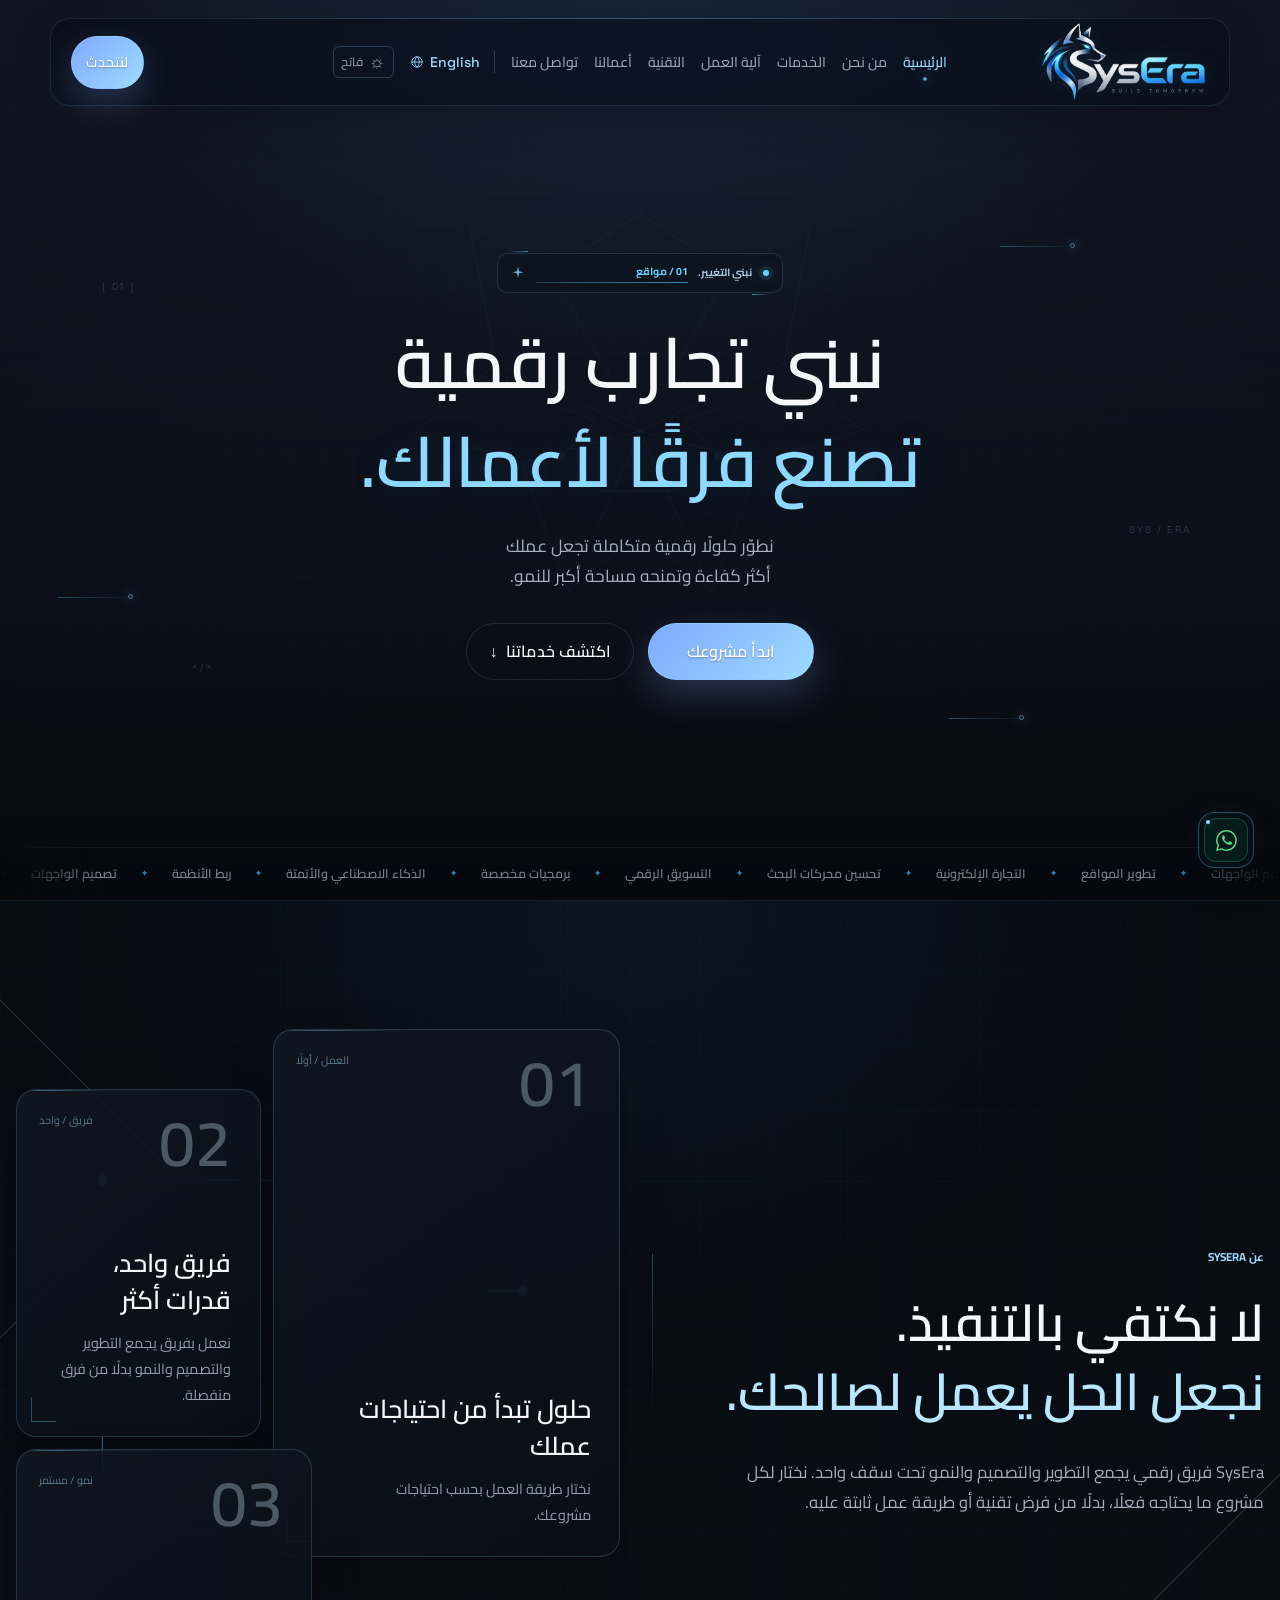
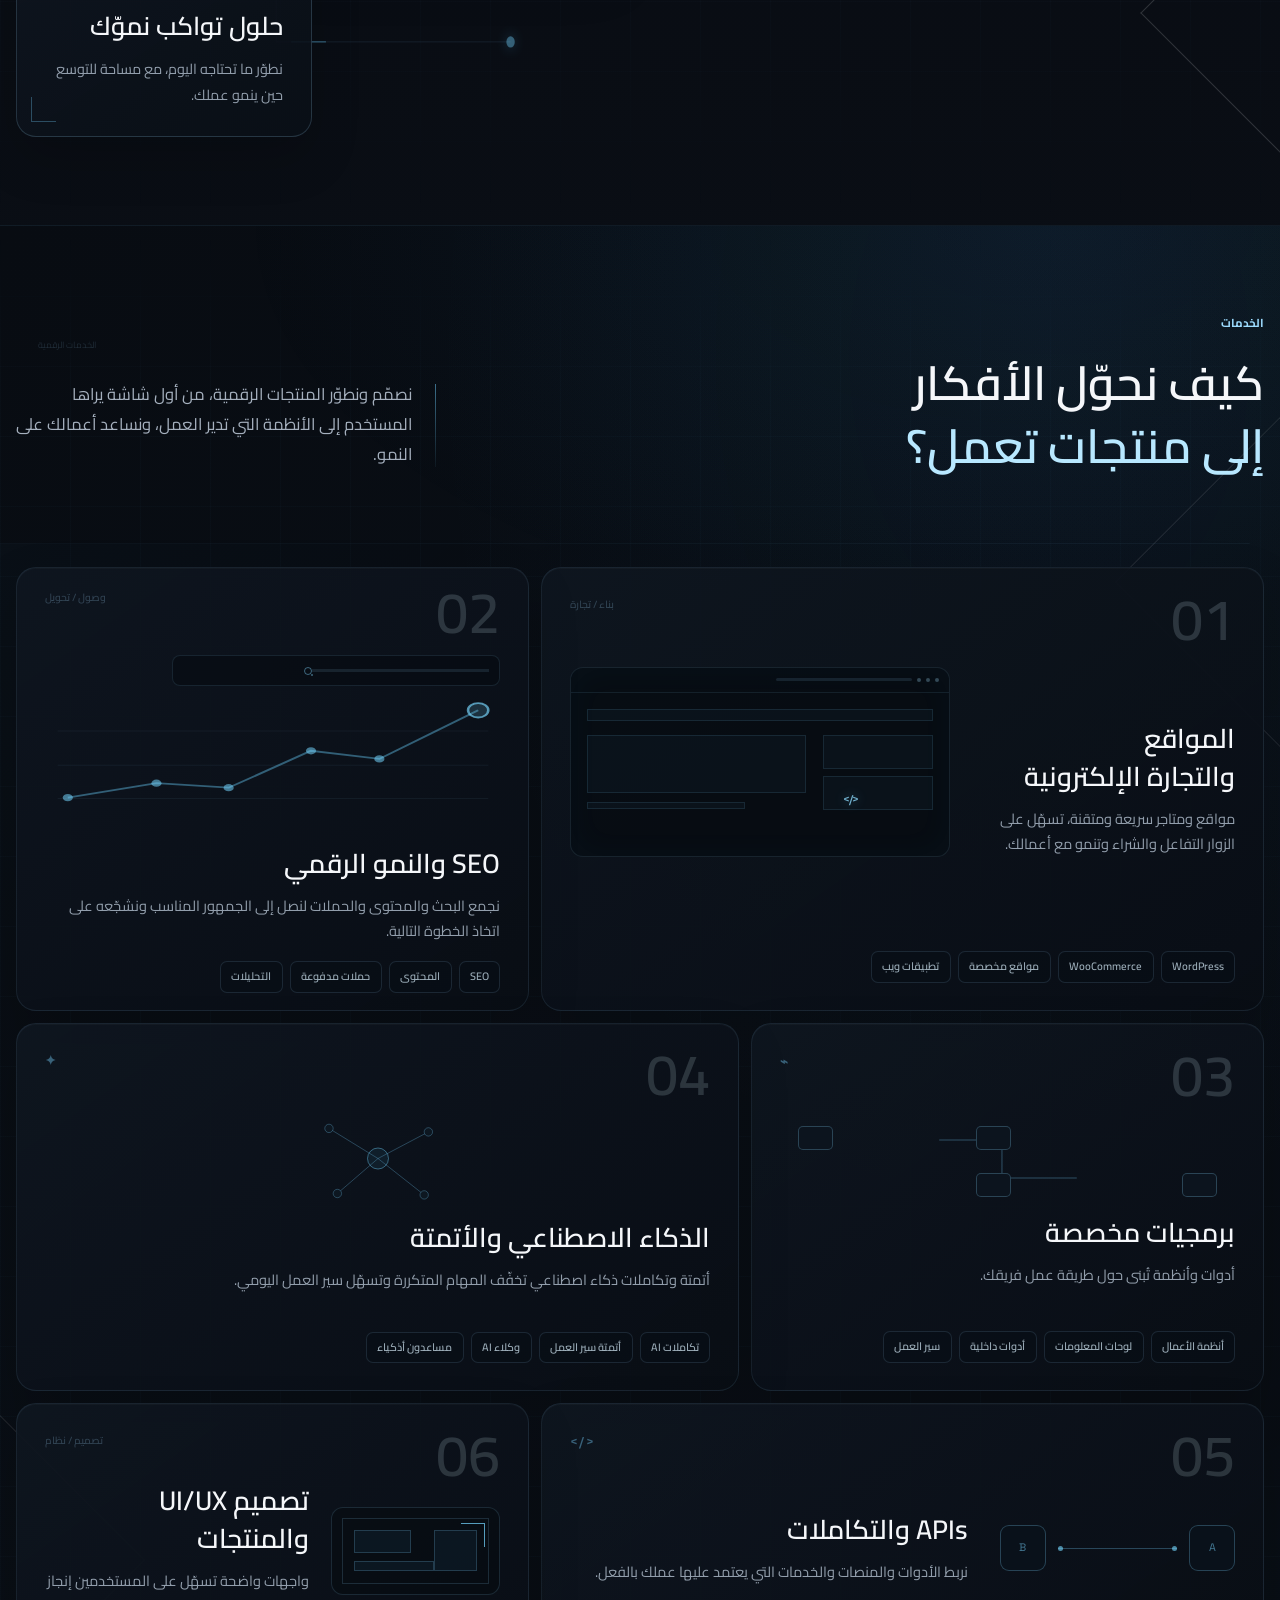
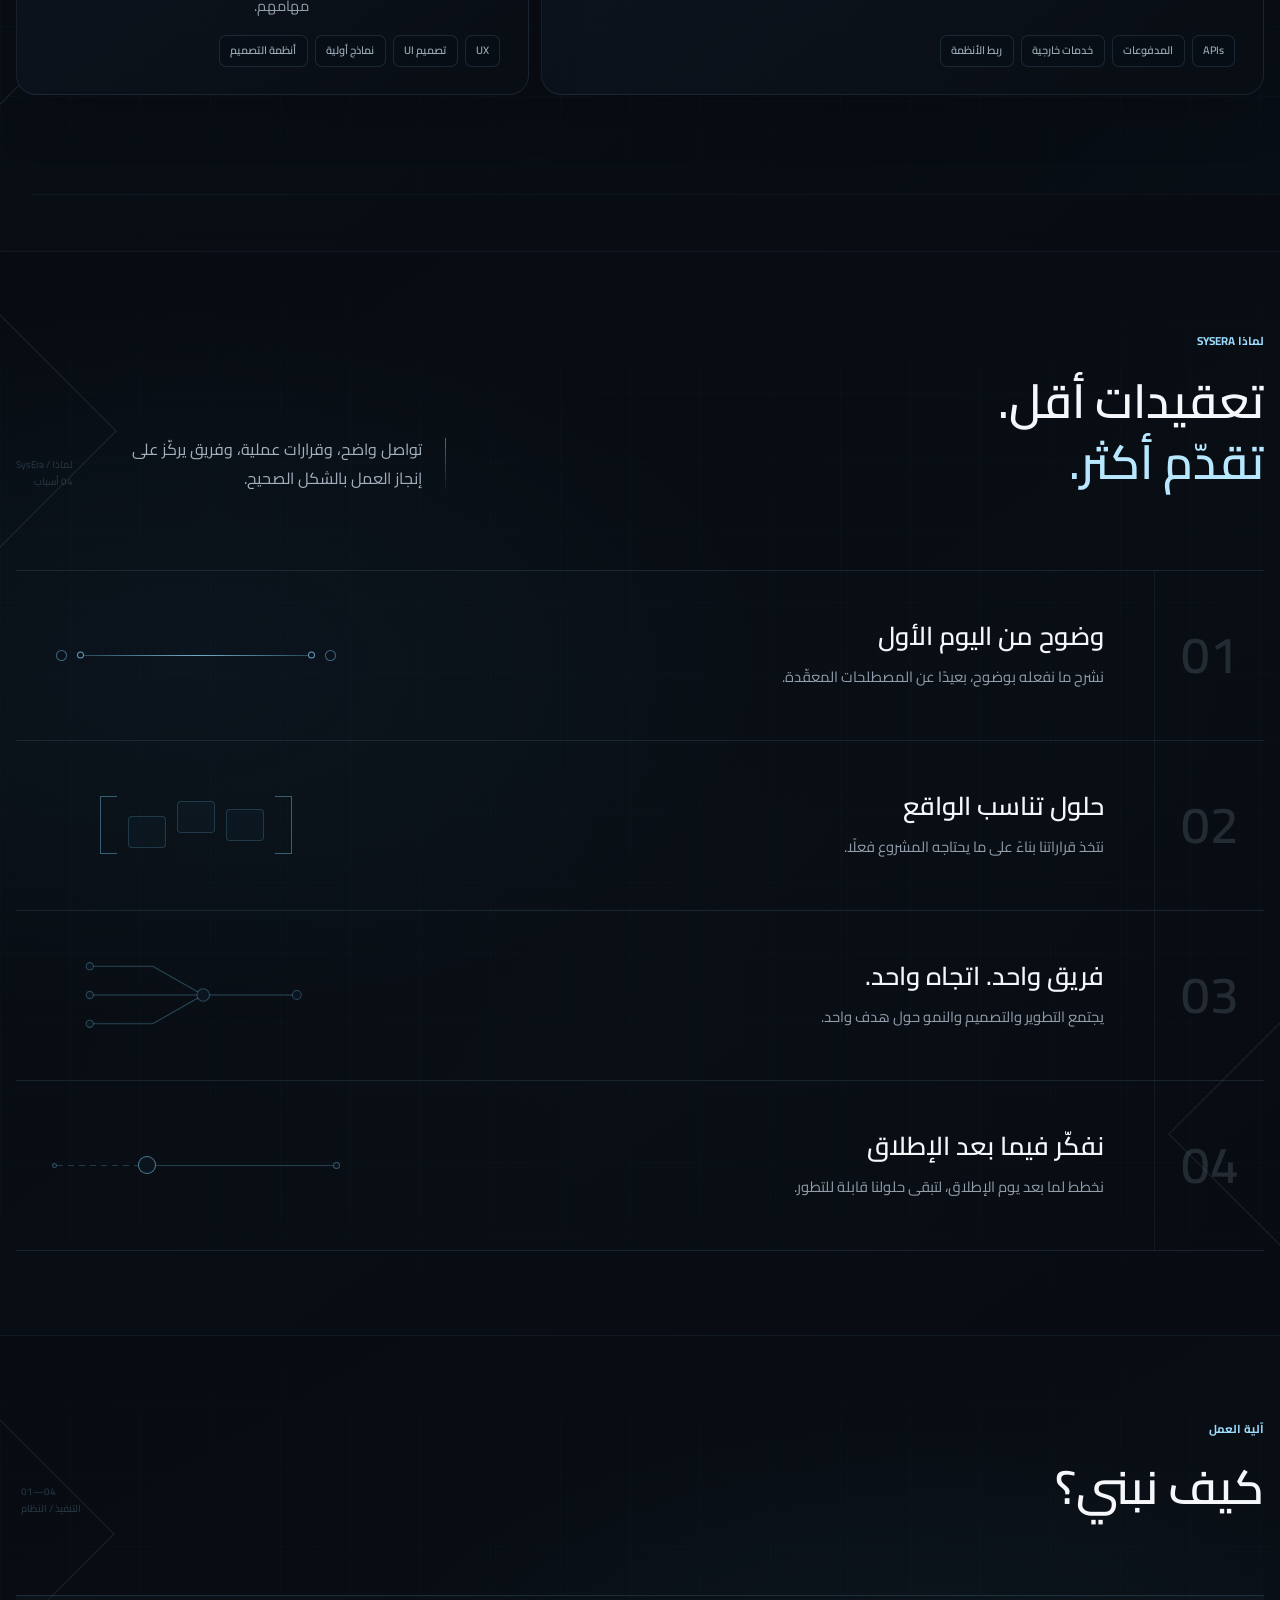
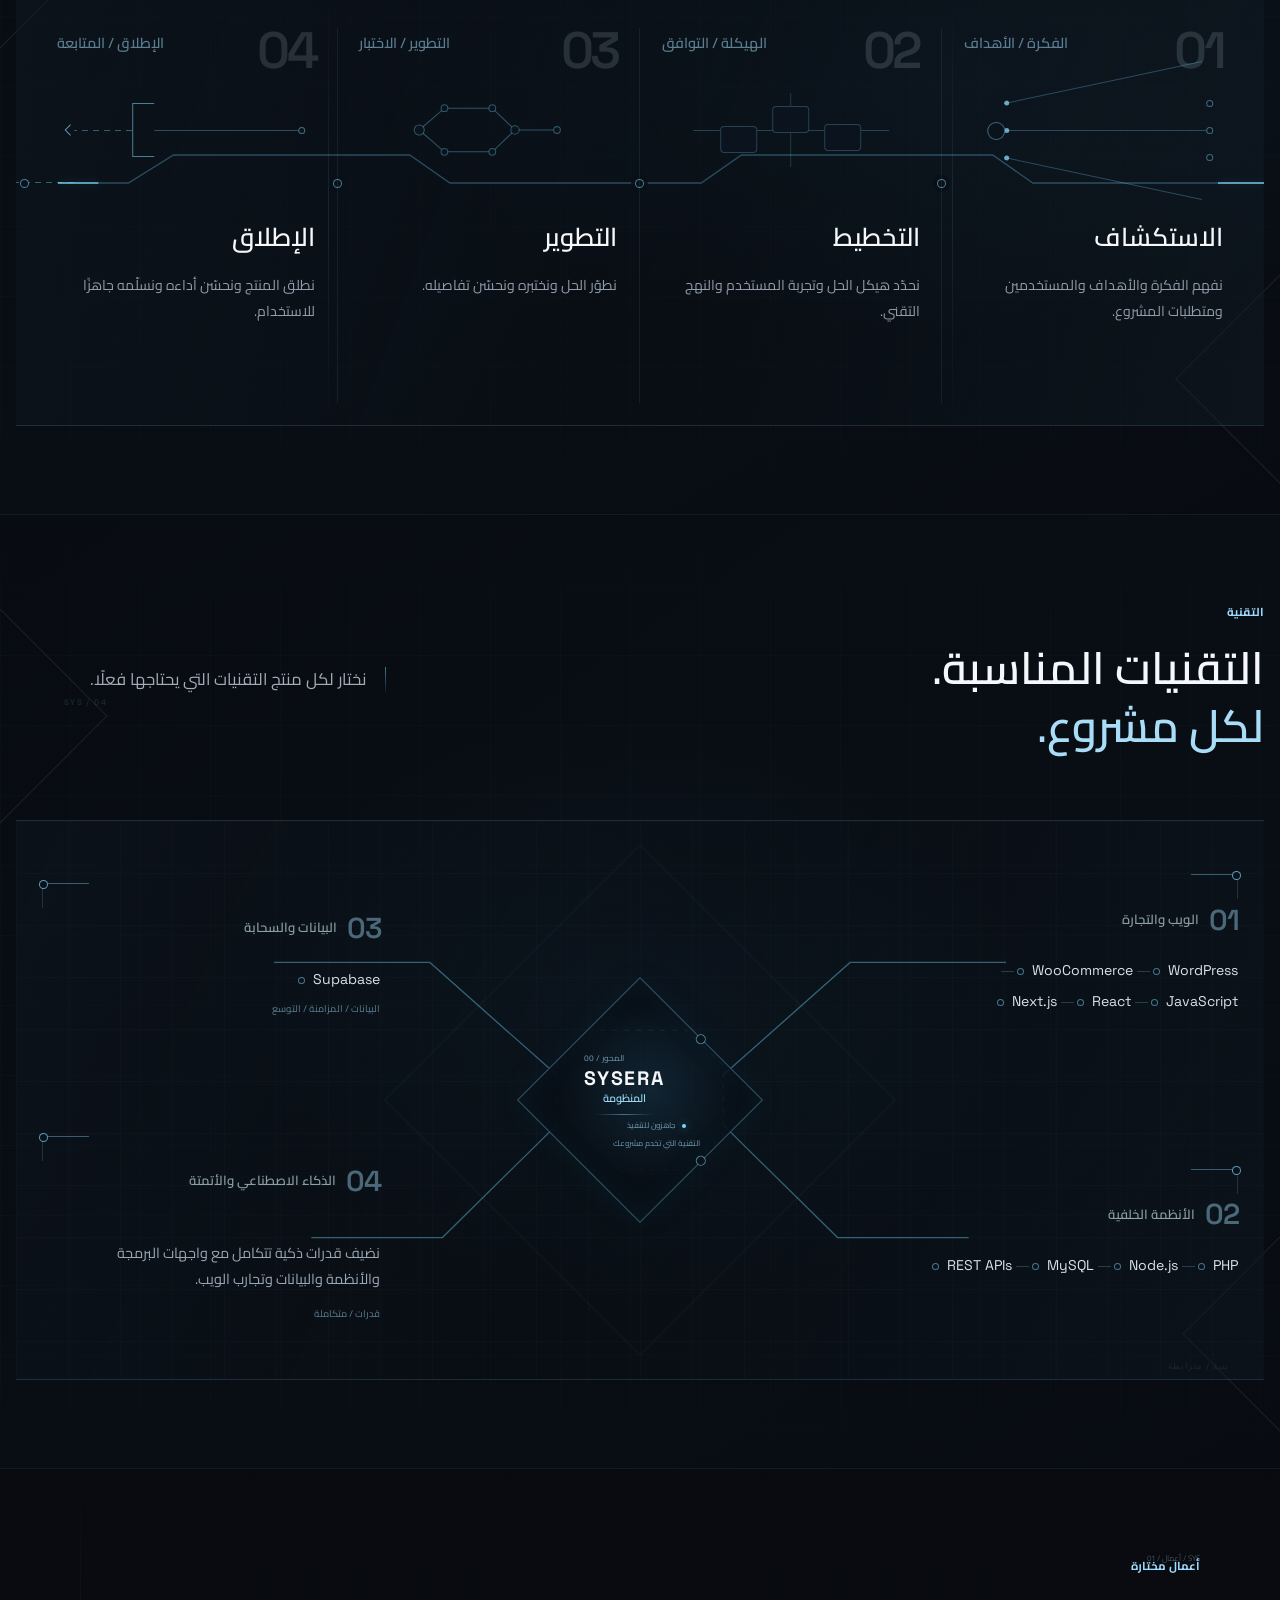
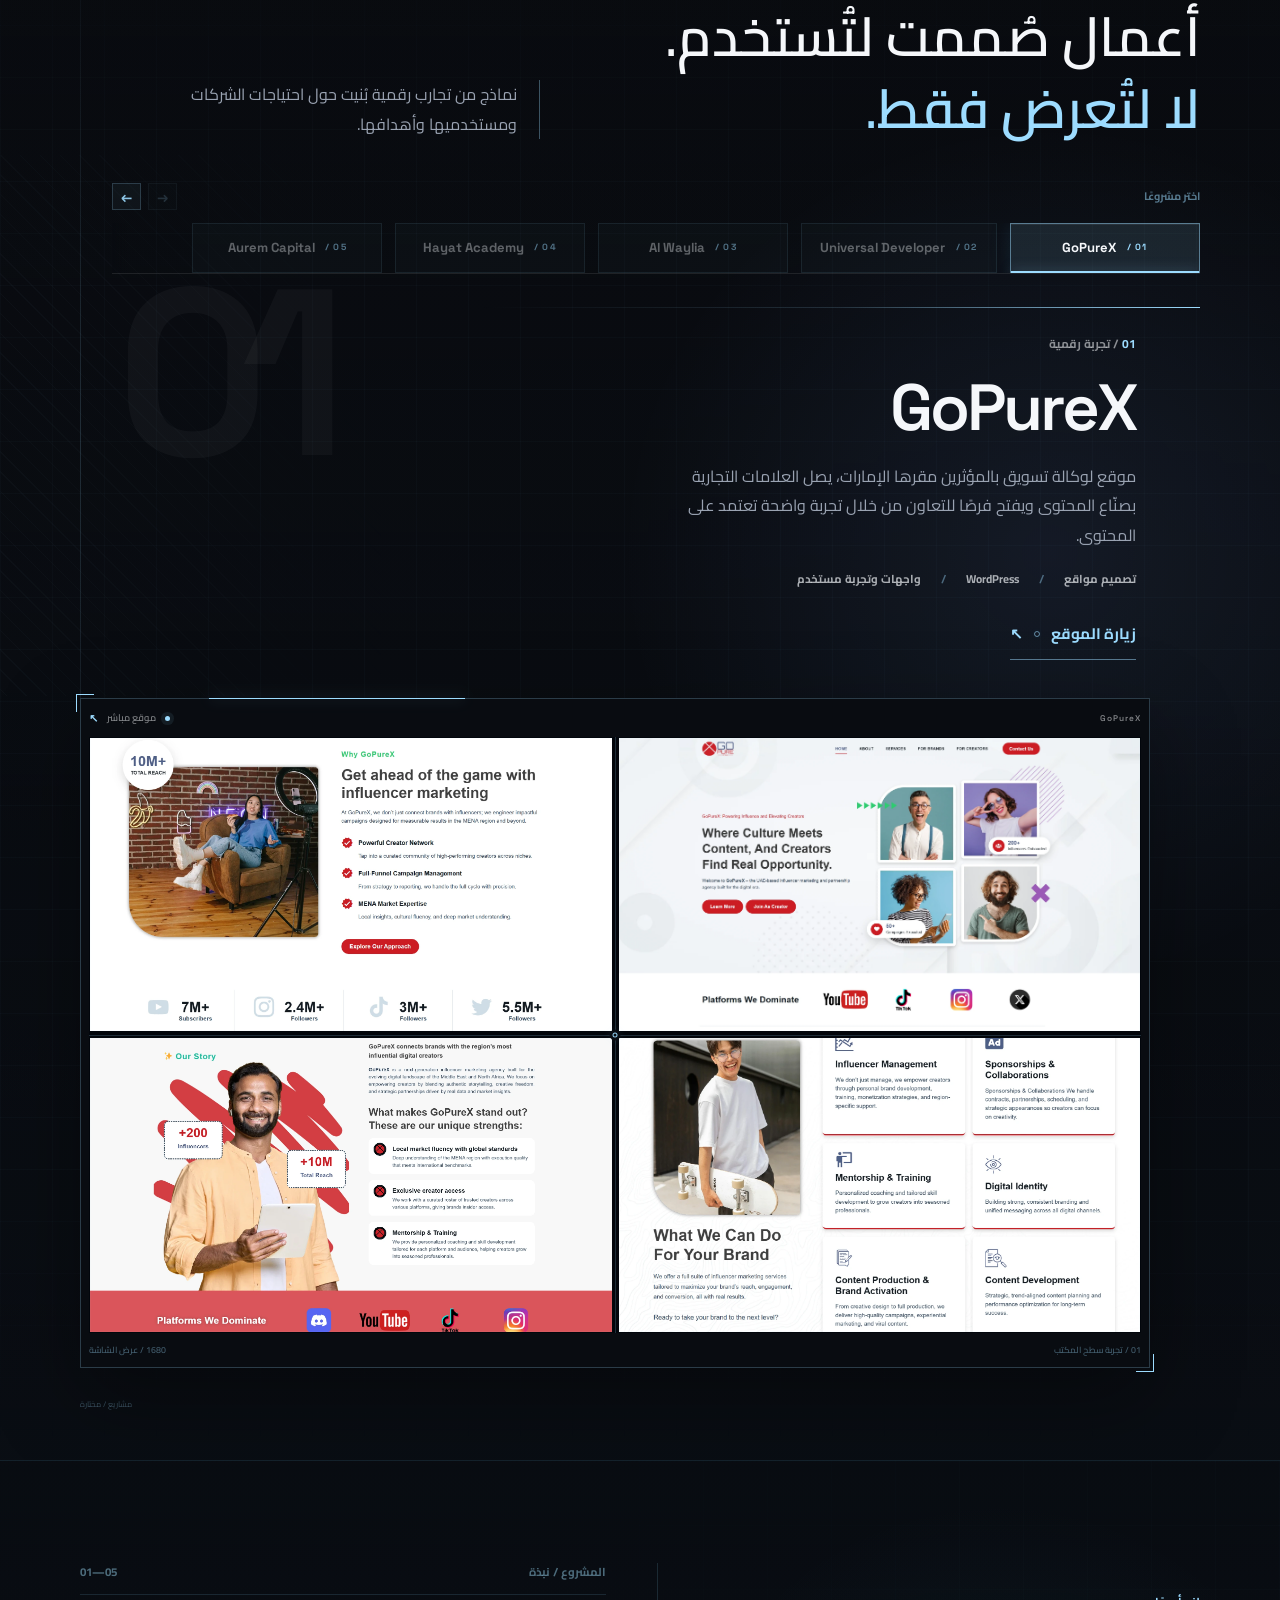
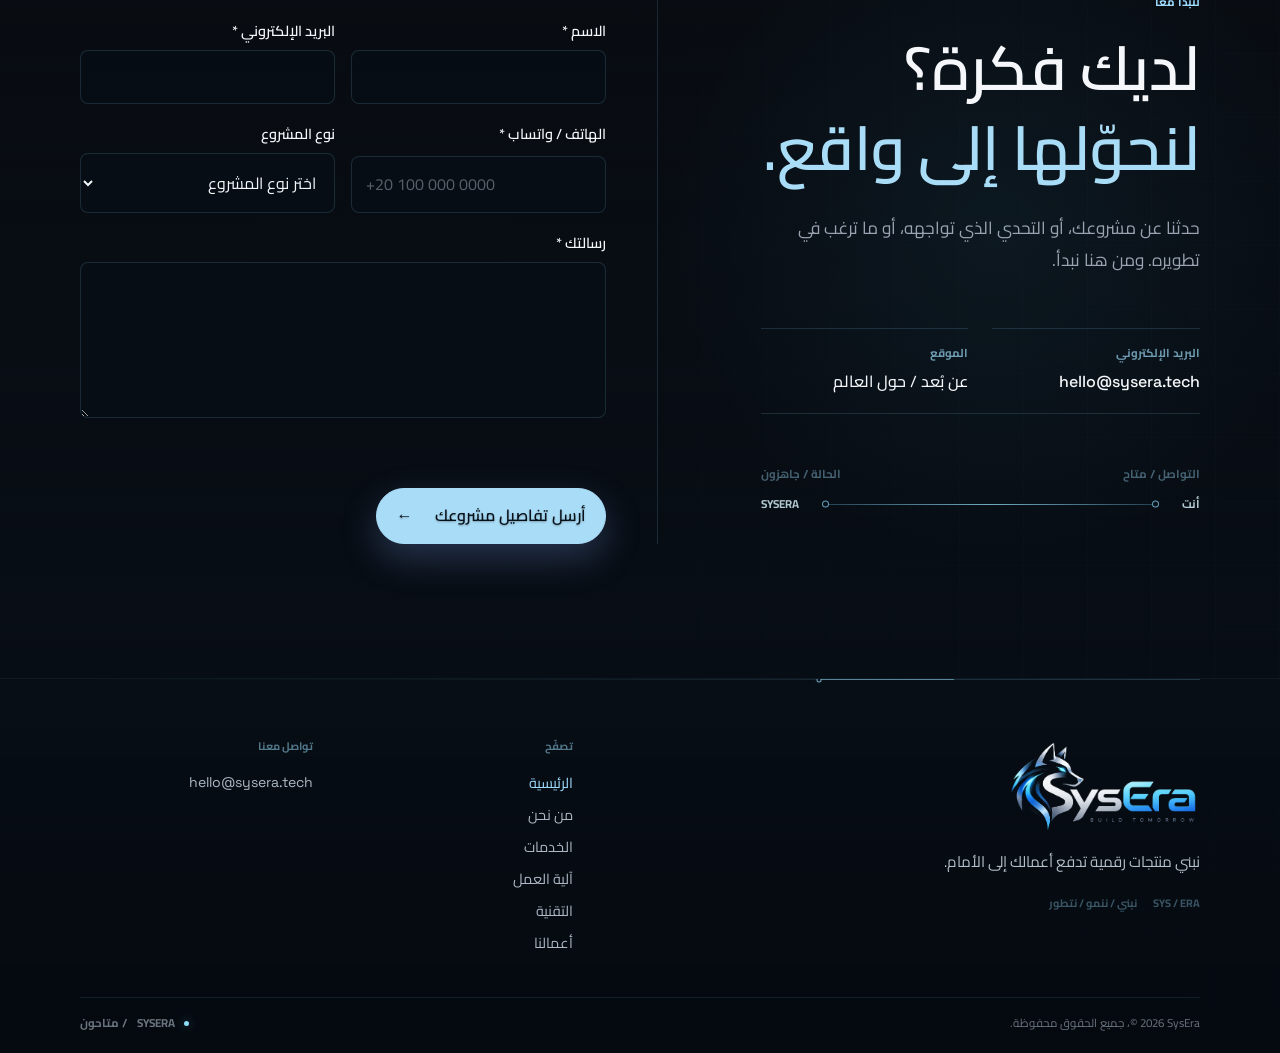
==== commit ca370c3e: "Add bilingual light mode and refine site interactions" ====
--- a/ar/index.html
+++ b/ar/index.html
@@ -7,14 +7,14 @@
     <meta name="description" content="تطوّر SysEra مواقع عالية الأداء وحلولاً برمجية وتجارب تجارة إلكترونية وخدمات نمو رقمي تساعد الشركات على التميّز والتطور." />
     <meta name="robots" content="index, follow, max-image-preview:large" />
     <meta name="theme-color" content="#08090D" />
-    <link rel="canonical" href="https://sysera.tech/ar/" />
+    <link rel="canonical" href="https://sysera.tech/ar" />
     <link rel="alternate" hreflang="en" href="https://sysera.tech/" />
-    <link rel="alternate" hreflang="ar" href="https://sysera.tech/ar/" />
+    <link rel="alternate" hreflang="ar" href="https://sysera.tech/ar" />
     <meta property="og:type" content="website" />
     <meta property="og:site_name" content="SysEra" />
     <meta property="og:title" content="SysEra | حلول رقمية تصنع نموًا لأعمالك" />
     <meta property="og:description" content="تطوّر SysEra مواقع عالية الأداء وحلولاً برمجية وتجارب تجارة إلكترونية وخدمات نمو رقمي تساعد الشركات على التميّز والتطور." />
-    <meta property="og:url" content="https://sysera.tech/ar/" />
+    <meta property="og:url" content="https://sysera.tech/ar" />
     <meta property="og:image" content="https://sysera.tech/assets/images/social/sys-era-social-preview.jpg" />
     <meta property="og:image:secure_url" content="https://sysera.tech/assets/images/social/sys-era-social-preview.jpg" />
     <meta property="og:image:type" content="image/jpeg" />
@@ -53,6 +53,7 @@
         ]
       }
     </script>
+    <script src="../js/theme.js"></script>
     <link rel="preconnect" href="https://fonts.googleapis.com" />
     <link rel="preconnect" href="https://fonts.gstatic.com" crossorigin />
     <link href="https://fonts.googleapis.com/css2?family=Cairo:wght@400;500;600;700&family=Inter:wght@400;500;600;700&family=Sora:wght@600&family=Space+Grotesk:wght@500;600;700&display=swap" rel="stylesheet" />
@@ -76,7 +77,8 @@
             <a href="#technology" data-view-route="technology">التقنية</a>
             <a href="#selected-work" data-view-route="selected-work">أعمالنا</a>
             <a href="#contact" data-view-route="contact">تواصل معنا</a>
-            <a href="../index.html" class="language-switch" data-language="en" lang="en" hreflang="en" aria-label="Switch to English"><svg viewBox="0 0 24 24" aria-hidden="true" focusable="false"><circle cx="12" cy="12" r="9" /><path d="M3 12h18M12 3c2.5 2.5 3.8 5.5 3.8 9s-1.3 6.5-3.8 9M12 3c-2.5 2.5-3.8 5.5-3.8 9s1.3 6.5 3.8 9" /></svg>English</a>
+            <a href="/" class="language-switch" data-language="en" lang="en" hreflang="en" aria-label="Switch to English"><svg viewBox="0 0 24 24" aria-hidden="true" focusable="false"><circle cx="12" cy="12" r="9" /><path d="M3 12h18M12 3c2.5 2.5 3.8 5.5 3.8 9s-1.3 6.5-3.8 9M12 3c-2.5 2.5-3.8 5.5-3.8 9s1.3 6.5 3.8 9" /></svg>English</a>
+            <button class="theme-toggle" type="button" data-theme-toggle aria-label="الوضع الفاتح غير مفعّل، التبديل إلى الوضع الفاتح" aria-pressed="false"><span data-theme-icon aria-hidden="true">☼</span><span class="theme-toggle-label">فاتح</span></button>
           </nav>
 
           <a href="#contact" class="btn btn-primary nav-cta" data-view-route="contact">لنتحدث</a>
@@ -180,7 +182,7 @@
               <circle cx="116" cy="418" r="4" />
             </svg>
 
-            <article class="philosophy-block philosophy-primary reveal about-reveal about-reveal-card-one">
+            <article class="philosophy-block philosophy-primary reveal about-reveal about-reveal-card-one" tabindex="0">
               <span class="philosophy-number">01</span>
               <span class="philosophy-detail" aria-hidden="true">العمل / أولًا</span>
               <div class="philosophy-copy">
@@ -190,7 +192,7 @@
               <span class="block-corner" aria-hidden="true"></span>
             </article>
 
-            <article class="philosophy-block philosophy-secondary reveal about-reveal about-reveal-card-two">
+            <article class="philosophy-block philosophy-secondary reveal about-reveal about-reveal-card-two" tabindex="0">
               <span class="philosophy-number">02</span>
               <span class="philosophy-detail" aria-hidden="true">فريق / واحد</span>
               <div class="philosophy-copy">
@@ -200,7 +202,7 @@
               <span class="block-corner" aria-hidden="true"></span>
             </article>
 
-            <article class="philosophy-block philosophy-tertiary reveal about-reveal about-reveal-card-three">
+            <article class="philosophy-block philosophy-tertiary reveal about-reveal about-reveal-card-three" tabindex="0">
               <span class="philosophy-number">03</span>
               <span class="philosophy-detail" aria-hidden="true">نمو / مستمر</span>
               <div class="philosophy-copy">
@@ -539,13 +541,13 @@
           <div class="technology-ecosystem reveal" aria-label="منظومة التقنيات في SysEra">
             <svg class="ecosystem-links" viewBox="0 0 1200 560" preserveAspectRatio="none" aria-hidden="true">
               <path class="ecosystem-link ecosystem-link-web" d="M248 142 H398 L520 255" />
-              <path class="ecosystem-signal ecosystem-signal-web" d="M248 142 H398 L520 255" />
+              <path class="ecosystem-signal ecosystem-signal-web" pathLength="100" d="M248 142 H398 L520 255" />
               <path class="ecosystem-link ecosystem-link-backend" d="M284 418 H410 L520 305" />
-              <path class="ecosystem-signal ecosystem-signal-backend" d="M284 418 H410 L520 305" />
+              <path class="ecosystem-signal ecosystem-signal-backend" pathLength="100" d="M284 418 H410 L520 305" />
               <path class="ecosystem-link ecosystem-link-data" d="M952 142 H802 L680 255" />
-              <path class="ecosystem-signal ecosystem-signal-data" d="M952 142 H802 L680 255" />
+              <path class="ecosystem-signal ecosystem-signal-data" pathLength="100" d="M952 142 H802 L680 255" />
               <path class="ecosystem-link ecosystem-link-ai" d="M916 418 H790 L680 305" />
-              <path class="ecosystem-signal ecosystem-signal-ai" d="M916 418 H790 L680 305" />
+              <path class="ecosystem-signal ecosystem-signal-ai" pathLength="100" d="M916 418 H790 L680 305" />
               <path class="ecosystem-orbit" d="M520 245 L555 210 H645 L680 245 V315 L645 350 H555 L520 315 Z" />
             </svg>
 
@@ -560,7 +562,7 @@
               </div>
             </div>
 
-            <section class="tech-layer tech-layer-web" aria-labelledby="layer-web-title">
+            <section class="tech-layer tech-layer-web" aria-labelledby="layer-web-title" tabindex="0">
               <header><span>01</span><h3 id="layer-web-title">الويب والتجارة</h3></header>
               <ul class="tech-nodes tech-chain" aria-label="تقنيات الويب والتجارة">
                 <li lang="en" dir="ltr" tabindex="0">WordPress</li>
@@ -571,7 +573,7 @@
               </ul>
             </section>
 
-            <section class="tech-layer tech-layer-backend" aria-labelledby="layer-backend-title">
+            <section class="tech-layer tech-layer-backend" aria-labelledby="layer-backend-title" tabindex="0">
               <header><span>02</span><h3 id="layer-backend-title">الأنظمة الخلفية</h3></header>
               <ul class="tech-nodes tech-chain" aria-label="تقنيات الأنظمة الخلفية">
                 <li lang="en" dir="ltr" tabindex="0">PHP</li>
@@ -581,7 +583,7 @@
               </ul>
             </section>
 
-            <section class="tech-layer tech-layer-data" aria-labelledby="layer-data-title">
+            <section class="tech-layer tech-layer-data" aria-labelledby="layer-data-title" tabindex="0">
               <header><span>03</span><h3 id="layer-data-title">البيانات والسحابة</h3></header>
               <ul class="tech-nodes" aria-label="تقنيات البيانات والسحابة">
                 <li lang="en" dir="ltr" tabindex="0">Supabase</li>
@@ -589,7 +591,7 @@
               <span class="layer-note">البيانات / المزامنة / التوسع</span>
             </section>
 
-            <section class="tech-layer tech-layer-ai" aria-labelledby="layer-ai-title">
+            <section class="tech-layer tech-layer-ai" aria-labelledby="layer-ai-title" tabindex="0">
               <header><span>04</span><h3 id="layer-ai-title">الذكاء الاصطناعي والأتمتة</h3></header>
               <p>نضيف قدرات ذكية تتكامل مع واجهات البرمجة والأنظمة والبيانات وتجارب الويب.</p>
               <span class="layer-note">قدرات / متكاملة</span>
--- a/css/style.css
+++ b/css/style.css
@@ -328,6 +328,16 @@
   color: var(--text);
 }
 
+@media (min-width: 981px) {
+  html[lang="en"] .site-header .nav-shell {
+    grid-template-columns: minmax(170px, 1fr) auto minmax(116px, 1fr);
+  }
+
+  html[lang="en"] .site-header .site-nav {
+    gap: clamp(0.7rem, 1.4vw, 1rem);
+  }
+}
+
 .detail-label {
   color: var(--muted);
   font-size: 0.72rem;
@@ -948,7 +958,7 @@
   min-width: 0;
   padding: clamp(1.35rem, 2.2vw, 2rem);
   overflow: hidden;
-  border: 1px solid rgba(141, 193, 225, 0.11);
+  border: 1px solid rgba(141, 193, 225, 0.2);
   border-radius: 20px;
   background: linear-gradient(145deg, rgba(16, 23, 33, 0.88), rgba(10, 15, 23, 0.92));
   box-shadow: inset 0 1px rgba(255, 255, 255, 0.025), 0 22px 50px rgba(0, 0, 0, 0.16);
@@ -962,8 +972,8 @@
   left: 12%;
   width: 42%;
   height: 1px;
-  background: linear-gradient(90deg, transparent, rgba(102, 204, 255, 0.42), transparent);
-  opacity: 0.35;
+  background: linear-gradient(90deg, transparent, rgba(102, 204, 255, 0.65), transparent);
+  opacity: 0.58;
   transform: translateX(-45%);
   transition: opacity 320ms ease, transform 520ms cubic-bezier(0.22, 1, 0.36, 1);
 }
@@ -973,23 +983,9 @@
   position: absolute;
   inset: 0;
   opacity: 0;
-  background: radial-gradient(circle at 20% 0%, rgba(55, 174, 240, 0.09), transparent 48%);
+  background: radial-gradient(circle at 20% 0%, rgba(55, 174, 240, 0.17), transparent 48%);
   transition: opacity 320ms ease;
   pointer-events: none;
-}
-
-.philosophy-block:hover {
-  border-color: rgba(106, 202, 251, 0.28);
-  box-shadow: inset 0 1px rgba(255, 255, 255, 0.035), 0 24px 55px rgba(0, 0, 0, 0.22), 0 0 28px rgba(42, 157, 225, 0.06);
-}
-
-.philosophy-block:hover::before {
-  opacity: 0.95;
-  transform: translateX(90%);
-}
-
-.philosophy-block:hover::after {
-  opacity: 1;
 }
 
 .philosophy-primary {
@@ -1012,7 +1008,7 @@
 .philosophy-number {
   position: relative;
   z-index: 1;
-  color: rgba(165, 184, 197, 0.22);
+  color: rgba(165, 184, 197, 0.42);
   font-family: "Space Grotesk", sans-serif;
   font-size: clamp(3rem, 5vw, 5.4rem);
   font-weight: 600;
@@ -1021,16 +1017,11 @@
   transition: color 320ms ease, text-shadow 320ms ease;
 }
 
-.philosophy-block:hover .philosophy-number {
-  color: rgba(128, 216, 255, 0.74);
-  text-shadow: 0 0 24px rgba(67, 184, 241, 0.18);
-}
-
 .philosophy-detail {
   position: absolute;
   top: 1.35rem;
   right: 1.4rem;
-  color: rgba(139, 181, 208, 0.3);
+  color: rgba(139, 181, 208, 0.62);
   font-family: "Space Grotesk", monospace;
   font-size: 0.53rem;
   letter-spacing: 0.15em;
@@ -1068,16 +1059,10 @@
   bottom: 0.85rem;
   width: 25px;
   height: 25px;
-  opacity: 0.35;
+  opacity: 0.58;
   border-right: 1px solid rgba(110, 204, 251, 0.55);
   border-bottom: 1px solid rgba(110, 204, 251, 0.55);
   transition: width 320ms ease, height 320ms ease, opacity 320ms ease;
-}
-
-.philosophy-block:hover .block-corner {
-  width: 34px;
-  height: 34px;
-  opacity: 0.8;
 }
 
 .about-reveal {
@@ -2675,14 +2660,15 @@
   vector-effect: non-scaling-stroke;
 }
 
-.ecosystem-link { stroke: rgba(104, 191, 232, 0.26); stroke-width: 1.15; }
-.ecosystem-orbit { stroke: rgba(112, 204, 245, 0.2); stroke-width: 1; stroke-dasharray: 5 7; }
+.ecosystem-link { stroke: rgba(104, 191, 232, 0.46); stroke-width: 1.25; transition: stroke 260ms ease, stroke-width 260ms ease, filter 260ms ease; }
+.ecosystem-orbit { stroke: rgba(112, 204, 245, 0.34); stroke-width: 1; stroke-dasharray: 5 7; }
 .ecosystem-signal {
-  stroke: rgba(143, 222, 255, 0.78);
-  stroke-width: 1.3;
-  stroke-dasharray: 34 420;
+  stroke: #60ddf7;
+  stroke-width: 2.8;
+  stroke-linecap: round;
+  stroke-dasharray: 16 84;
   opacity: 0;
-  filter: drop-shadow(0 0 5px rgba(83, 194, 240, 0.38));
+  filter: drop-shadow(0 0 7px rgba(83, 214, 246, 0.9));
 }
 
 .tech-core {
@@ -2721,7 +2707,7 @@
 .core-index,
 .core-status,
 .core-approach {
-  color: rgba(143, 195, 220, 0.44);
+  color: rgba(143, 195, 220, 0.66);
   font-family: "Space Grotesk", monospace;
   font-size: 0.46rem;
   font-weight: 600;
@@ -2759,24 +2745,24 @@
   top: 0;
   width: 46px;
   height: 24px;
-  border-top: 1px solid rgba(119, 199, 237, 0.18);
+  border-top: 1px solid rgba(119, 199, 237, 0.42);
 }
 
 .tech-layer::after {
   top: -3px;
   width: 7px;
   height: 7px;
-  border: 1px solid rgba(127, 211, 249, 0.48);
+  border: 1px solid rgba(127, 211, 249, 0.72);
   border-radius: 50%;
   background: #09111a;
 }
 
 .tech-layer-web::before,
-.tech-layer-backend::before { left: 1.6rem; border-left: 1px solid rgba(119, 199, 237, 0.18); }
+.tech-layer-backend::before { left: 1.6rem; border-left: 1px solid rgba(119, 199, 237, 0.42); }
 .tech-layer-web::after,
 .tech-layer-backend::after { left: calc(1.6rem - 3px); }
 .tech-layer-data::before,
-.tech-layer-ai::before { right: 1.6rem; border-right: 1px solid rgba(119, 199, 237, 0.18); }
+.tech-layer-ai::before { right: 1.6rem; border-right: 1px solid rgba(119, 199, 237, 0.42); }
 .tech-layer-data::after,
 .tech-layer-ai::after { right: calc(1.6rem - 3px); }
 
@@ -2788,7 +2774,7 @@
 }
 
 .tech-layer header span {
-  color: rgba(145, 201, 226, 0.24);
+  color: rgba(145, 201, 226, 0.48);
   font-family: "Space Grotesk", sans-serif;
   font-size: 1.8rem;
   font-weight: 600;
@@ -2846,15 +2832,14 @@
   background: rgba(108, 195, 236, 0.25);
 }
 
-.tech-nodes li:hover,
 .tech-nodes li:focus-visible {
-  outline: none;
+  outline: 1px solid currentColor;
+  outline-offset: 3px;
   color: #aee7ff;
   text-shadow: 0 0 14px rgba(91, 197, 241, 0.24);
   transform: translateY(-1px);
 }
 
-.tech-nodes li:hover::before,
 .tech-nodes li:focus-visible::before {
   background: rgba(105, 211, 255, 0.58);
   box-shadow: 0 0 10px rgba(86, 195, 241, 0.46);
@@ -2876,34 +2861,14 @@
 .layer-note {
   display: block;
   margin-top: 0.85rem;
-  color: rgba(135, 188, 214, 0.25);
+  color: rgba(135, 188, 214, 0.56);
   font-family: "Space Grotesk", monospace;
   font-size: 0.45rem;
   font-weight: 600;
   letter-spacing: 0.14em;
 }
 
-.technology-ecosystem:has(.tech-layer-web:hover, .tech-layer-web:focus-within) .ecosystem-signal-web,
-.technology-ecosystem:has(.tech-layer-backend:hover, .tech-layer-backend:focus-within) .ecosystem-signal-backend,
-.technology-ecosystem:has(.tech-layer-data:hover, .tech-layer-data:focus-within) .ecosystem-signal-data,
-.technology-ecosystem:has(.tech-layer-ai:hover, .tech-layer-ai:focus-within) .ecosystem-signal-ai {
-  opacity: 1;
-  animation: ecosystemSignal 2.2s linear infinite;
-}
-
-.tech-layer:hover::after,
-.tech-layer:focus-within::after {
-  border-color: rgba(151, 226, 255, 0.86);
-  background: rgba(78, 187, 233, 0.32);
-  box-shadow: 0 0 12px rgba(77, 188, 235, 0.24);
-}
-
-.technology-ecosystem:has(.tech-layer:hover, .tech-layer:focus-within) .tech-core {
-  border-color: rgba(139, 220, 255, 0.52);
-  box-shadow: inset 0 0 32px rgba(65, 169, 216, 0.08), 0 0 42px rgba(38, 139, 190, 0.1);
-}
-
-@keyframes ecosystemSignal { to { stroke-dashoffset: -454; } }
+@keyframes ecosystemSignal { to { stroke-dashoffset: -100; } }
 
 .contact-wrap {
   position: relative;
@@ -5439,3 +5404,505 @@
 @media (prefers-reduced-motion: reduce) {
   .work-project:not([hidden]) { animation: none !important; }
 }
+
+/* Theme control uses the existing navigation on both desktop and mobile. */
+.site-nav .theme-toggle {
+  display: inline-flex;
+  align-items: center;
+  justify-content: center;
+  gap: 0.35rem;
+  padding: 0.35rem 0.45rem;
+  border: 1px solid rgba(129, 202, 248, 0.25);
+  border-radius: 6px;
+  background: transparent;
+  color: var(--muted);
+  font-size: 0.75rem;
+  line-height: 1.2;
+  white-space: nowrap;
+}
+
+.site-nav .theme-toggle[aria-pressed="true"],
+.site-nav .theme-toggle:hover { color: var(--accent-strong); border-color: currentColor; }
+.site-nav .theme-toggle:focus-visible { outline: 2px solid var(--accent-strong); outline-offset: 3px; }
+.theme-toggle span { font-size: 1.15rem; line-height: 1; }
+.theme-toggle .theme-toggle-label { font-size: inherit; }
+
+@media (min-width: 761px) and (max-width: 980px) {
+  .site-header .nav-shell { grid-template-columns: minmax(130px, 1fr) auto minmax(82px, 1fr); gap: 0.5rem; }
+  .site-header .brand img { width: 130px; }
+  .site-header .nav-cta { padding-inline: 0.6rem; }
+  .site-header .site-nav { gap: 0.3rem; }
+  .site-header .site-nav a { white-space: nowrap; font-size: 0.8rem; }
+  .site-nav .theme-toggle-label { display: none; }
+}
+
+@media (min-width: 761px) and (max-width: 850px) {
+  .site-header .nav-shell { grid-template-columns: minmax(115px, 1fr) auto minmax(70px, 1fr); gap: 0.35rem; }
+  .site-header .brand img { width: 115px; }
+}
+
+@media (min-width: 761px) and (max-width: 790px) {
+  .site-header .site-nav { gap: 0.2rem; }
+  .site-header .site-nav a { font-size: 0.77rem; }
+}
+
+@media (max-width: 760px) {
+  .site-nav .theme-toggle { justify-content: flex-start; width: 100%; padding: 0.75rem 0.85rem; font-size: 0.9rem; }
+}
+
+/* Light palette. Dark remains the unmodified default above. */
+:root[data-theme="light"] {
+  color-scheme: light;
+  --bg: #f4f7f9;
+  --bg-soft: #eaf0f4;
+  --surface: #fff;
+  --surface-strong: #e3ebf0;
+  --surface-alt: #edf3f6;
+  --text: #172b3a;
+  --muted: #506574;
+  --border: rgba(23, 54, 74, 0.17);
+  --accent: #096b99;
+  --accent-soft: rgba(8, 117, 159, 0.11);
+  --accent-strong: #075f86;
+  --shadow: 0 18px 46px rgba(34, 68, 87, 0.12);
+}
+
+:root[data-theme="light"] body {
+  background: radial-gradient(circle at top, rgba(67, 164, 209, 0.08), transparent 35%), linear-gradient(180deg, #f4f7f9, #eaf0f4);
+}
+:root[data-theme="light"] body::before { background-image: linear-gradient(rgba(25, 90, 124, 0.035) 1px, transparent 1px), linear-gradient(90deg, rgba(25, 90, 124, 0.035) 1px, transparent 1px); }
+:root[data-theme="light"] .nav-shell { background: rgba(249, 252, 253, calc(0.88 + (var(--nav-compress) * 0.1))); border-color: rgba(31, 103, 137, 0.2); box-shadow: 0 14px 38px rgba(33, 69, 88, 0.12); }
+:root[data-theme="light"] .brand img,
+:root[data-theme="light"] .footer-brand img { filter: brightness(0.55) contrast(1.15) drop-shadow(0 1px 2px rgba(13, 43, 64, 0.2)); }
+:root[data-theme="light"] .site-nav .language-switch { color: var(--accent-strong); }
+:root[data-theme="light"] .site-nav a[aria-current="page"],
+:root[data-theme="light"] .footer-nav a[aria-current="page"] { color: var(--accent-strong); }
+:root[data-theme="light"] .site-nav .theme-toggle { border-color: var(--border); color: var(--text); }
+:root[data-theme="light"] .site-nav .theme-toggle[aria-pressed="true"] { border-color: var(--accent-strong); color: var(--accent-strong); }
+:root[data-theme="light"] .btn-primary { color: #fff; text-shadow: none; border-color: #075f86; box-shadow: 0 10px 28px rgba(8, 104, 147, 0.2); }
+:root[data-theme="light"] .btn-secondary { background: rgba(255, 255, 255, 0.64); }
+
+:root[data-theme="light"] .hero { background: linear-gradient(180deg, rgba(250, 253, 255, 0.55), rgba(233, 242, 247, 0.84)); }
+:root[data-theme="light"] .hero::after { background: linear-gradient(180deg, transparent, rgba(232, 242, 247, 0.92)); }
+:root[data-theme="light"] .hero-grid-lines,
+:root[data-theme="light"] .about-section::before,
+:root[data-theme="light"] .services-section::before,
+:root[data-theme="light"] .why-us-section::before,
+:root[data-theme="light"] .process-section::before,
+:root[data-theme="light"] .tech-section::before,
+:root[data-theme="light"] .contact-section::before,
+:root[data-theme="light"] .site-footer::before,
+:root[data-theme="light"] .work-section::before { opacity: 0.3; }
+:root[data-theme="light"] .wolf-geometry { opacity: 0.18; stroke: #2686b0; fill: none; filter: none; }
+:root[data-theme="light"] .tech-mark { color: #4b758a; }
+:root[data-theme="light"] .data-node { border-color: #2c7f9e; box-shadow: 0 0 8px rgba(30, 123, 161, 0.45); }
+:root[data-theme="light"] .data-node::after { background: linear-gradient(90deg, rgba(38, 126, 161, 0.68), transparent); }
+:root[data-theme="light"] .hero-badge { background: rgba(255, 255, 255, 0.78); color: #315a70; }
+:root[data-theme="light"] .headline-accent,
+:root[data-theme="light"] .about-headline-accent,
+:root[data-theme="light"] .services-headline-accent,
+:root[data-theme="light"] .why-headline-accent,
+:root[data-theme="light"] .tech-intro h2 span,
+:root[data-theme="light"] .contact-copy h2 span:last-child { color: var(--accent-strong); }
+:root[data-theme="light"] .lead,
+:root[data-theme="light"] .about-intro,
+:root[data-theme="light"] .services-summary,
+:root[data-theme="light"] .why-summary,
+:root[data-theme="light"] .tech-summary,
+:root[data-theme="light"] .work-summary { color: var(--muted); }
+:root[data-theme="light"] .hero-secondary,
+:root[data-theme="light"] .capabilities-strip { background: rgba(255, 255, 255, 0.7); }
+:root[data-theme="light"] .capabilities-group { color: #4b6979; }
+
+:root[data-theme="light"] .about-section,
+:root[data-theme="light"] .services-section,
+:root[data-theme="light"] .why-us-section,
+:root[data-theme="light"] .process-section,
+:root[data-theme="light"] .tech-section { background: linear-gradient(145deg, #f4f8fa, #eaf1f5); border-color: var(--border); }
+:root[data-theme="light"] .philosophy-block,
+:root[data-theme="light"] .service-module,
+:root[data-theme="light"] .process-system,
+:root[data-theme="light"] .technology-ecosystem { background: linear-gradient(145deg, rgba(255, 255, 255, 0.95), rgba(238, 246, 249, 0.94)); border-color: var(--border); box-shadow: var(--shadow); }
+:root[data-theme="light"] .philosophy-copy p,
+:root[data-theme="light"] .service-copy p,
+:root[data-theme="light"] .why-copy p,
+:root[data-theme="light"] .process-copy p,
+:root[data-theme="light"] .tech-layer p { color: var(--muted); }
+:root[data-theme="light"] .philosophy-number,
+:root[data-theme="light"] .service-number,
+:root[data-theme="light"] .why-number,
+:root[data-theme="light"] .process-number { color: rgba(20, 89, 123, 0.22); }
+:root[data-theme="light"] .service-capabilities li { background: #e8f1f5; color: #355a6c; }
+:root[data-theme="light"] .service-module:hover .service-capabilities li { color: #175e80; }
+:root[data-theme="light"] .browser-layout > span:not(.web-code-indicator) { border-color: rgba(23, 111, 151, 0.24); background: rgba(52, 151, 190, 0.08); }
+:root[data-theme="light"] .web-code-indicator { color: var(--accent-strong); filter: none; }
+:root[data-theme="light"] .growth-grid { stroke: rgba(35, 112, 150, 0.17); }
+:root[data-theme="light"] .growth-path { stroke: rgba(9, 107, 153, 0.7); }
+:root[data-theme="light"] .growth-target { fill: rgba(9, 107, 153, 0.15); stroke: rgba(9, 107, 153, 0.8); }
+
+/* Keep the service diagrams legible on pale surfaces. */
+:root[data-theme="light"] .services-section .service-visual { color: #1c6584; }
+:root[data-theme="light"] .services-section .web-visual,
+:root[data-theme="light"] .services-section .search-field,
+:root[data-theme="light"] .services-section .design-visual { border-color: #7eaabc; }
+:root[data-theme="light"] .services-section .browser-chrome { border-bottom-color: #8db7c8; }
+:root[data-theme="light"] .services-section .browser-chrome i,
+:root[data-theme="light"] .services-section .browser-chrome span,
+:root[data-theme="light"] .services-section .search-field span { background: #71a6bb; }
+:root[data-theme="light"] .services-section .search-field i { border-color: #277697; }
+:root[data-theme="light"] .services-section .browser-layout > span:not(.web-code-indicator) { border-color: #4f91ac; background: rgba(47, 137, 173, 0.15); }
+:root[data-theme="light"] .services-section .growth-visual svg { fill: #2989af; }
+:root[data-theme="light"] .services-section .growth-grid { stroke: #9bbfce; }
+:root[data-theme="light"] .services-section .growth-path { stroke: #1a6382; }
+:root[data-theme="light"] .services-section .software-visual svg { stroke: #246482; }
+:root[data-theme="light"] .services-section .system-node { border-color: #327c9b; background: #d9eaf1; }
+:root[data-theme="light"] .services-section .ai-visual svg { fill: #c5e0eb; stroke: #22627f; }
+:root[data-theme="light"] .services-section .ai-core { fill: #8ec9dd; stroke: #0d6388; }
+:root[data-theme="light"] .services-section .api-endpoint { color: #174d69; border-color: #327d9c; }
+:root[data-theme="light"] .services-section .api-line { background: #397e9b; }
+:root[data-theme="light"] .services-section .api-line::before,
+:root[data-theme="light"] .services-section .api-line::after { background: #2b9dc4; }
+:root[data-theme="light"] .services-section .design-frame { border-color: #347b99; }
+:root[data-theme="light"] .services-section .design-block { border-color: #3d819d; background: #c5e0eb; }
+:root[data-theme="light"] .services-section .design-selection { border-color: #1681a8; }
+
+/* Why SysEra diagrams carry the same navy and cyan hierarchy. */
+:root[data-theme="light"] .why-us-section .signal-node,
+:root[data-theme="light"] .why-us-section .continuity-origin,
+:root[data-theme="light"] .why-us-section .continuity-launch,
+:root[data-theme="light"] .why-us-section .continuity-next { background: #bcdde9; border-color: #17698b; }
+:root[data-theme="light"] .why-us-section .signal-line,
+:root[data-theme="light"] .why-us-section .continuity-path { background: #367d9c; }
+:root[data-theme="light"] .why-us-section .structure-bracket { border-color: #256d8a; }
+:root[data-theme="light"] #why-us .structure-bracket-left { border-right-color: #256d8a; }
+:root[data-theme="light"] #why-us .structure-bracket-right { border-left-color: #256d8a; }
+:root[data-theme="light"] .why-us-section .structure-block { border-color: #337a98; background: #bfdeea; }
+:root[data-theme="light"] .why-us-section .converge-visual svg { fill: #c0dfeb; stroke: #246582; }
+:root[data-theme="light"] .why-us-section .converge-visual path { stroke: #246582; }
+:root[data-theme="light"] .why-us-section .converge-core { fill: #5aaac7; stroke: #155d7e; }
+:root[data-theme="light"] .why-us-section .converge-target { fill: #21a2cc; stroke: #0d6288; }
+:root[data-theme="light"] .why-us-section .continuity-launch { box-shadow: inset 0 0 0 5px #e9f3f7; }
+:root[data-theme="light"] .why-us-section .continuity-beyond { background: repeating-linear-gradient(90deg, #5a9cb5 0 6px, transparent 6px 11px); }
+:root[data-theme="light"] .web-visual,
+:root[data-theme="light"] .search-field,
+:root[data-theme="light"] .service-design .design-visual,
+:root[data-theme="light"] .api-endpoint { background: #e5f0f5; }
+:root[data-theme="light"] .software-visual .system-node,
+:root[data-theme="light"] .signal-node,
+:root[data-theme="light"] .continuity-origin,
+:root[data-theme="light"] .continuity-launch,
+:root[data-theme="light"] .continuity-next,
+:root[data-theme="light"] .pipeline-continuation::after,
+:root[data-theme="light"] .stage-port,
+:root[data-theme="light"] .discover-source,
+:root[data-theme="light"] .discover-core,
+:root[data-theme="light"] .plan-unit,
+:root[data-theme="light"] .launch-entry,
+:root[data-theme="light"] .tech-core::before,
+:root[data-theme="light"] .tech-core::after,
+:root[data-theme="light"] .tech-layer::after,
+:root[data-theme="light"] .tech-nodes li::before { background: #dfeef4; }
+:root[data-theme="light"] .build-visual svg { fill: #e5f0f5; }
+:root[data-theme="light"] .tech-core { background: radial-gradient(circle at 50% 42%, #f7fbfc, #dcebf2 68%); }
+:root[data-theme="light"] .core-stack,
+:root[data-theme="light"] .tech-nodes li,
+:root[data-theme="light"] .tech-layer h3 { color: var(--text); }
+:root[data-theme="light"] .core-status,
+:root[data-theme="light"] .tech-core-content .core-approach { color: var(--muted); }
+
+:root[data-theme="light"] .contact-section,
+:root[data-theme="light"] .work-section { background: linear-gradient(180deg, #edf4f7, #f7fafb); border-color: var(--border); }
+:root[data-theme="light"] .contact-form,
+:root[data-theme="light"] .contact-copy { background: transparent; }
+:root[data-theme="light"] .contact-form input,
+:root[data-theme="light"] .contact-form select,
+:root[data-theme="light"] .contact-form textarea { background: #fff; color: var(--text); border-color: var(--border); }
+:root[data-theme="light"] .contact-form input:focus,
+:root[data-theme="light"] .contact-form select:focus,
+:root[data-theme="light"] .contact-form textarea:focus { background: #fff; }
+:root[data-theme="light"] .contact-form input::placeholder,
+:root[data-theme="light"] .contact-form textarea::placeholder { color: #667b88; }
+:root[data-theme="light"] .detail-label,
+:root[data-theme="light"] .form-heading,
+:root[data-theme="light"] .signal-meta,
+:root[data-theme="light"] .signal-route { color: #43677a; }
+:root[data-theme="light"] .form-status.error { color: #a22135; }
+:root[data-theme="light"] .form-status.success { color: #176b3a; }
+:root[data-theme="light"] .submit-btn { background: #096b99; color: #fff; border-color: #096b99; }
+
+:root[data-theme="light"] .site-footer { background: linear-gradient(180deg, #e6f0f4, #dceaf0); border-color: var(--border); }
+:root[data-theme="light"] .footer-brand > p,
+:root[data-theme="light"] .footer-nav a,
+:root[data-theme="light"] .footer-connect a,
+:root[data-theme="light"] .footer-bottom p { color: var(--muted); }
+:root[data-theme="light"] .footer-label,
+:root[data-theme="light"] .footer-micro { color: #49748a; }
+:root[data-theme="light"] .footer-status span { background: #087b9e; box-shadow: 0 0 0 2px rgba(8, 123, 158, 0.2), 0 0 9px rgba(8, 123, 158, 0.45); }
+:root[data-theme="light"] .whatsapp-float { background: #fff; color: var(--text); border-color: var(--border); box-shadow: var(--shadow); }
+:root[data-theme="light"] .whatsapp-icon { color: #17974d; border-color: rgba(23, 151, 77, 0.42); background: rgba(23, 151, 77, 0.1); }
+:root[data-theme="light"] .whatsapp-copy strong { color: var(--text); }
+:root[data-theme="light"] .whatsapp-copy small { color: #315f76; }
+:root[data-theme="light"] .nav-toggle { background: #fff; border-color: var(--border); }
+:root[data-theme="light"] .site-nav { background: transparent; }
+
+@media (max-width: 760px) {
+  :root[data-theme="light"] .site-nav { background: rgba(250, 253, 254, 0.98); border-color: var(--border); box-shadow: var(--shadow); }
+}
+
+:root[data-theme="light"] .work-project-number { color: rgba(22, 88, 120, 0.09); }
+:root[data-theme="light"] .work-coordinate-two { color: #376f88; font-size: 0.65rem; font-weight: 600; }
+:root[data-theme="light"] .work-project-meta,
+:root[data-theme="light"] .work-capabilities,
+:root[data-theme="light"] .work-frame-head,
+:root[data-theme="light"] .work-frame-foot { color: var(--muted); }
+:root[data-theme="light"] .work-visual { background: #e5edf1; box-shadow: var(--shadow); }
+:root[data-theme="light"] .work-board { background: #e7f0f4; }
+:root[data-theme="light"] .work-board-node { background: #dceaf0; }
+:root[data-theme="light"] .work-tab { color: #577080; border-color: var(--border); background: rgba(255, 255, 255, 0.6); }
+:root[data-theme="light"] .work-tab:not(.active):hover { color: var(--text); }
+:root[data-theme="light"] .work-tab.active { color: var(--text); background: #fff; border-color: #3988aa; }
+:root[data-theme="light"] .work-tab span,
+:root[data-theme="light"] .work-selector-label,
+:root[data-theme="light"] .work-swipe-cue:not([hidden]) { color: var(--accent-strong); }
+:root[data-theme="light"] .work-tabs-shell::before { background: linear-gradient(90deg, #f2f7f9, transparent); }
+:root[data-theme="light"] .work-tabs-shell::after { background: linear-gradient(270deg, #f2f7f9, transparent); }
+:root[data-theme="light"] .work-tab-scroll-button { color: var(--accent-strong); background: #fff; border-color: var(--border); }
+:root[data-theme="light"] .work-tab-scroll-button:not(:disabled):hover { color: var(--text); }
+:root[data-theme="light"] .work-tab-scroll-button:disabled { color: #678391; }
+
+/* Meaningful labels and diagrams need contrast without relying on hover. */
+:root[data-theme="light"] .hero-keyword-item { color: #096b99; }
+:root[data-theme="light"] .philosophy-detail,
+:root[data-theme="light"] .services-micro-label,
+:root[data-theme="light"] .why-micro-label,
+:root[data-theme="light"] .process-micro-label { color: #3c6b80; }
+:root[data-theme="light"] .philosophy-number,
+:root[data-theme="light"] .service-number,
+:root[data-theme="light"] .why-number,
+:root[data-theme="light"] .process-number { color: #668fa2; }
+:root[data-theme="light"] .service-code,
+:root[data-theme="light"] .process-stage-code { color: #315f76; }
+:root[data-theme="light"] .service-symbol { color: #1780a6; }
+:root[data-theme="light"] .service-module:hover .service-number,
+:root[data-theme="light"] .process-stage:hover .process-number { color: #0d7298; }
+
+:root[data-theme="light"] .process-system .pipeline-route-base { stroke: #5795ae; }
+:root[data-theme="light"] .process-system .pipeline-route-energy { stroke: #087fa5; stroke-width: 2.4; filter: drop-shadow(0 0 4px rgba(8, 127, 165, 0.7)); }
+:root[data-theme="light"] .process-system .process-stages::before,
+:root[data-theme="light"] .process-system .process-stages::after,
+:root[data-theme="light"] .process-system .discover-path,
+:root[data-theme="light"] .process-system .plan-axis,
+:root[data-theme="light"] .process-system .launch-line { background: #6198ae; }
+:root[data-theme="light"] .process-system .pipeline-continuation,
+:root[data-theme="light"] .process-system .launch-exit { background: repeating-linear-gradient(90deg, #6198ae 0 6px, transparent 6px 11px); }
+:root[data-theme="light"] .process-system .stage-port,
+:root[data-theme="light"] .process-system .discover-source,
+:root[data-theme="light"] .process-system .discover-core,
+:root[data-theme="light"] .process-system .plan-unit,
+:root[data-theme="light"] .process-system .launch-entry { border-color: #347b98; }
+:root[data-theme="light"] .process-system .discover-path i { background: #238eb7; }
+:root[data-theme="light"] .process-system .build-visual svg { fill: #c9e1eb; stroke: #347b98; }
+:root[data-theme="light"] .process-system .build-visual path { stroke: #347b98; }
+:root[data-theme="light"] .process-system .launch-gate,
+:root[data-theme="light"] .process-system .launch-arrow { border-color: #347b98; }
+
+:root[data-theme="light"] .technology-ecosystem .ecosystem-link { stroke: #6fa3b8; }
+:root[data-theme="light"] .technology-ecosystem .ecosystem-orbit { stroke: #8bb9ca; }
+:root[data-theme="light"] .technology-ecosystem .tech-core { border-color: #5b9bb5; }
+:root[data-theme="light"] .technology-ecosystem .tech-core::before,
+:root[data-theme="light"] .technology-ecosystem .tech-core::after,
+:root[data-theme="light"] .technology-ecosystem .tech-layer::after,
+:root[data-theme="light"] .technology-ecosystem .tech-nodes li::before { border-color: #4c91ac; }
+:root[data-theme="light"] #technology .tech-layer::before { border-color: #72a7bb; }
+:root[data-theme="light"] .technology-ecosystem .tech-chain li:not(:last-child)::after { background: #86b2c3; }
+:root[data-theme="light"] .technology-ecosystem .tech-layer header span { color: #60889a; }
+:root[data-theme="light"] .technology-ecosystem .layer-note,
+:root[data-theme="light"] .technology-ecosystem .core-index { color: #315f76; }
+:root[data-theme="light"] .technology-ecosystem .core-status,
+:root[data-theme="light"] .technology-ecosystem .core-approach { color: #315f76; }
+:root[data-theme="light"] .technology-ecosystem .core-divider { background: linear-gradient(90deg, transparent, #71a5ba, transparent); }
+
+@media (max-width: 760px) {
+  :root[data-theme="light"] .wolf-geometry { opacity: 0.075; }
+  :root[data-theme="light"] .process-system .pipeline-continuation {
+    background: repeating-linear-gradient(to bottom, #6198ae 0 6px, transparent 6px 11px);
+  }
+}
+
+/* About and technology interaction contrast in both themes. */
+.technology-ecosystem {
+  --interaction-color: #60ddf7;
+  --interaction-glow: rgba(62, 207, 239, 0.5);
+  --interaction-base: #63b9d4;
+}
+
+:root[data-theme="light"] .technology-ecosystem {
+  --interaction-color: #087c9e;
+  --interaction-glow: rgba(12, 129, 164, 0.36);
+  --interaction-base: #3987a4;
+}
+
+.technology-ecosystem .ecosystem-signal {
+  stroke: var(--interaction-color);
+  filter: drop-shadow(0 0 7px var(--interaction-glow));
+}
+
+.tech-layer:focus-visible,
+.philosophy-block:focus-visible {
+  outline: 2px solid var(--interaction-color, #60ddf7);
+  outline-offset: 3px;
+}
+
+.tech-layer:is(:focus-visible, :has(:focus-visible))::before {
+  border-color: var(--interaction-color);
+}
+
+#technology .tech-layer:is(:focus-visible, :has(:focus-visible))::before {
+  border-color: var(--interaction-color);
+}
+
+.tech-layer:is(:focus-visible, :has(:focus-visible))::after {
+  border-color: var(--interaction-color);
+  background: var(--interaction-color);
+  box-shadow: 0 0 14px 3px var(--interaction-glow);
+}
+
+:root[data-theme="light"] .technology-ecosystem .tech-layer:is(:focus-visible, :has(:focus-visible))::after {
+  border-color: var(--interaction-color);
+  background: var(--interaction-color);
+}
+
+.tech-layer:is(:focus-visible, :has(:focus-visible)) header span,
+.tech-layer:is(:focus-visible, :has(:focus-visible)) h3,
+.tech-layer:is(:focus-visible, :has(:focus-visible)) .layer-note {
+  color: var(--interaction-color);
+  text-shadow: 0 0 14px var(--interaction-glow);
+}
+
+:root[data-theme="light"] .technology-ecosystem .tech-layer:is(:focus-visible, :has(:focus-visible)) h3 {
+  color: var(--interaction-color);
+}
+
+:root[data-theme="light"] .technology-ecosystem .tech-nodes li:focus-visible {
+  color: #086c8e;
+  text-shadow: 0 0 12px rgba(12, 129, 164, 0.2);
+}
+
+:root[data-theme="light"] .technology-ecosystem .tech-nodes li:focus-visible::before {
+  background: #1688a9;
+  border-color: #087c9e;
+  box-shadow: 0 0 9px rgba(12, 129, 164, 0.34);
+}
+
+.technology-ecosystem:has(.tech-layer:focus-visible, .tech-layer :focus-visible) .tech-core {
+  border-color: var(--interaction-color);
+  box-shadow: inset 0 0 32px var(--interaction-glow), 0 0 38px var(--interaction-glow);
+}
+
+.technology-ecosystem:has(.tech-layer:focus-visible, .tech-layer :focus-visible) .tech-core::before,
+.technology-ecosystem:has(.tech-layer:focus-visible, .tech-layer :focus-visible) .tech-core::after {
+  border-color: var(--interaction-color);
+  box-shadow: 0 0 10px 2px var(--interaction-glow);
+}
+
+:root[data-theme="light"] .technology-ecosystem .tech-layer:is(:focus-visible, :has(:focus-visible)) header span,
+:root[data-theme="light"] .technology-ecosystem .tech-layer:is(:focus-visible, :has(:focus-visible)) .layer-note {
+  color: var(--interaction-color);
+}
+
+:root[data-theme="light"] .technology-ecosystem:has(.tech-layer:focus-visible, .tech-layer :focus-visible) .tech-core {
+  border-color: var(--interaction-color);
+}
+
+:root[data-theme="light"] .technology-ecosystem:has(.tech-layer:focus-visible, .tech-layer :focus-visible) .tech-core::before,
+:root[data-theme="light"] .technology-ecosystem:has(.tech-layer:focus-visible, .tech-layer :focus-visible) .tech-core::after {
+  border-color: var(--interaction-color);
+}
+
+.technology-ecosystem:has(.tech-layer-web:focus-visible, .tech-layer-web :focus-visible) :is(.ecosystem-link-web, .ecosystem-signal-web),
+.technology-ecosystem:has(.tech-layer-backend:focus-visible, .tech-layer-backend :focus-visible) :is(.ecosystem-link-backend, .ecosystem-signal-backend),
+.technology-ecosystem:has(.tech-layer-data:focus-visible, .tech-layer-data :focus-visible) :is(.ecosystem-link-data, .ecosystem-signal-data),
+.technology-ecosystem:has(.tech-layer-ai:focus-visible, .tech-layer-ai :focus-visible) :is(.ecosystem-link-ai, .ecosystem-signal-ai) {
+  stroke: var(--interaction-color);
+  filter: drop-shadow(0 0 7px var(--interaction-glow));
+}
+
+.technology-ecosystem:has(.tech-layer-web:focus-visible, .tech-layer-web :focus-visible) .ecosystem-signal-web,
+.technology-ecosystem:has(.tech-layer-backend:focus-visible, .tech-layer-backend :focus-visible) .ecosystem-signal-backend,
+.technology-ecosystem:has(.tech-layer-data:focus-visible, .tech-layer-data :focus-visible) .ecosystem-signal-data,
+.technology-ecosystem:has(.tech-layer-ai:focus-visible, .tech-layer-ai :focus-visible) .ecosystem-signal-ai {
+  opacity: 1;
+  animation: ecosystemSignal 2.2s linear infinite;
+}
+
+.philosophy-block:focus-visible {
+  border-color: #60ddf7;
+  box-shadow: inset 0 0 26px rgba(68, 186, 232, 0.14), 0 0 30px rgba(42, 157, 225, 0.16);
+}
+
+.philosophy-block:focus-visible::before { opacity: 1; transform: translateX(90%); box-shadow: 0 0 10px rgba(65, 191, 236, 0.6); }
+.philosophy-block:focus-visible::after { opacity: 1; }
+.philosophy-block:focus-visible .philosophy-number { color: #84d8f7; text-shadow: 0 0 23px rgba(67, 184, 241, 0.46); }
+.philosophy-block:focus-visible .philosophy-detail { color: #a8e5fa; }
+.philosophy-block:focus-visible .block-corner { width: 34px; height: 34px; opacity: 1; }
+
+:root[data-theme="light"] .philosophy-block { border-color: #b9d1dc; }
+:root[data-theme="light"] .philosophy-block::before { background: linear-gradient(90deg, transparent, #2687a6, transparent); }
+:root[data-theme="light"] .philosophy-block::after { background: radial-gradient(circle at 20% 0%, rgba(17, 126, 164, 0.16), transparent 48%); }
+:root[data-theme="light"] .philosophy-block .block-corner { border-color: #398ba8; }
+:root[data-theme="light"] .philosophy-block:focus-visible {
+  outline-color: #087c9e;
+  border-color: #1681a1;
+  box-shadow: inset 0 0 26px rgba(19, 135, 169, 0.12), 0 0 26px rgba(19, 135, 169, 0.2);
+}
+:root[data-theme="light"] .philosophy-block:focus-visible .philosophy-number { color: #126f90; text-shadow: 0 0 20px rgba(19, 135, 169, 0.22); }
+:root[data-theme="light"] .philosophy-block:focus-visible .philosophy-detail { color: #215e78; }
+
+@media (hover: hover) and (pointer: fine) {
+  .tech-nodes li:hover { color: #aee7ff; text-shadow: 0 0 14px rgba(91, 197, 241, 0.24); transform: translateY(-1px); }
+  .tech-nodes li:hover::before { background: rgba(105, 211, 255, 0.58); box-shadow: 0 0 10px rgba(86, 195, 241, 0.46); }
+  :root[data-theme="light"] .technology-ecosystem .tech-nodes li:hover { color: #086c8e; text-shadow: 0 0 12px rgba(12, 129, 164, 0.2); }
+  :root[data-theme="light"] .technology-ecosystem .tech-nodes li:hover::before { background: #1688a9; border-color: #087c9e; box-shadow: 0 0 9px rgba(12, 129, 164, 0.34); }
+
+  #technology .tech-layer:hover::before { border-color: var(--interaction-color); }
+  .tech-layer:hover::after { border-color: var(--interaction-color); background: var(--interaction-color); box-shadow: 0 0 14px 3px var(--interaction-glow); }
+  :root[data-theme="light"] .technology-ecosystem .tech-layer:hover::after { border-color: var(--interaction-color); background: var(--interaction-color); }
+  .tech-layer:hover header span,
+  .tech-layer:hover h3,
+  .tech-layer:hover .layer-note { color: var(--interaction-color); text-shadow: 0 0 14px var(--interaction-glow); }
+  :root[data-theme="light"] .technology-ecosystem .tech-layer:hover h3 { color: var(--interaction-color); }
+  :root[data-theme="light"] .technology-ecosystem .tech-layer:hover header span,
+  :root[data-theme="light"] .technology-ecosystem .tech-layer:hover .layer-note { color: var(--interaction-color); }
+
+  .technology-ecosystem:has(.tech-layer:hover) .tech-core { border-color: var(--interaction-color); box-shadow: inset 0 0 32px var(--interaction-glow), 0 0 38px var(--interaction-glow); }
+  .technology-ecosystem:has(.tech-layer:hover) .tech-core::before,
+  .technology-ecosystem:has(.tech-layer:hover) .tech-core::after { border-color: var(--interaction-color); box-shadow: 0 0 10px 2px var(--interaction-glow); }
+  :root[data-theme="light"] .technology-ecosystem:has(.tech-layer:hover) .tech-core,
+  :root[data-theme="light"] .technology-ecosystem:has(.tech-layer:hover) .tech-core::before,
+  :root[data-theme="light"] .technology-ecosystem:has(.tech-layer:hover) .tech-core::after { border-color: var(--interaction-color); }
+
+  .technology-ecosystem:has(.tech-layer-web:hover) :is(.ecosystem-link-web, .ecosystem-signal-web),
+  .technology-ecosystem:has(.tech-layer-backend:hover) :is(.ecosystem-link-backend, .ecosystem-signal-backend),
+  .technology-ecosystem:has(.tech-layer-data:hover) :is(.ecosystem-link-data, .ecosystem-signal-data),
+  .technology-ecosystem:has(.tech-layer-ai:hover) :is(.ecosystem-link-ai, .ecosystem-signal-ai) { stroke: var(--interaction-color); filter: drop-shadow(0 0 7px var(--interaction-glow)); }
+
+  .technology-ecosystem:has(.tech-layer-web:hover) .ecosystem-signal-web,
+  .technology-ecosystem:has(.tech-layer-backend:hover) .ecosystem-signal-backend,
+  .technology-ecosystem:has(.tech-layer-data:hover) .ecosystem-signal-data,
+  .technology-ecosystem:has(.tech-layer-ai:hover) .ecosystem-signal-ai { opacity: 1; animation: ecosystemSignal 2.2s linear infinite; }
+
+  .philosophy-block:hover { border-color: #60ddf7; box-shadow: inset 0 0 26px rgba(68, 186, 232, 0.14), 0 0 30px rgba(42, 157, 225, 0.16); }
+  .philosophy-block:hover::before { opacity: 1; transform: translateX(90%); box-shadow: 0 0 10px rgba(65, 191, 236, 0.6); }
+  .philosophy-block:hover::after { opacity: 1; }
+  .philosophy-block:hover .philosophy-number { color: #84d8f7; text-shadow: 0 0 23px rgba(67, 184, 241, 0.46); }
+  .philosophy-block:hover .philosophy-detail { color: #a8e5fa; }
+  .philosophy-block:hover .block-corner { width: 34px; height: 34px; opacity: 1; }
+
+  :root[data-theme="light"] .philosophy-block:hover { border-color: #1681a1; box-shadow: inset 0 0 26px rgba(19, 135, 169, 0.12), 0 0 26px rgba(19, 135, 169, 0.2); }
+  :root[data-theme="light"] .philosophy-block:hover .philosophy-number { color: #126f90; text-shadow: 0 0 20px rgba(19, 135, 169, 0.22); }
+  :root[data-theme="light"] .philosophy-block:hover .philosophy-detail { color: #215e78; }
+}
+
+@media (prefers-reduced-motion: reduce) {
+  .technology-ecosystem .ecosystem-signal { stroke-dasharray: none; }
+}
--- a/css/ar.css
+++ b/css/ar.css
@@ -122,6 +122,24 @@
   .site-header .site-nav {
     gap: 0.5rem;
   }
+}
+
+@media (min-width: 761px) and (max-width: 980px) {
+  .site-header .nav-shell { grid-template-columns: minmax(130px, 1fr) auto minmax(82px, 1fr); gap: 0.5rem; }
+  .site-header .brand img { width: 130px; }
+  .site-header .nav-cta { padding-inline: 0.6rem; }
+  .site-header .site-nav { gap: 0.3rem; }
+  .site-header .site-nav a { white-space: nowrap; font-size: 0.8rem; }
+}
+
+@media (min-width: 761px) and (max-width: 850px) {
+  .site-header .nav-shell { grid-template-columns: minmax(115px, 1fr) auto minmax(70px, 1fr); gap: 0.35rem; }
+  .site-header .brand img { width: 115px; }
+}
+
+@media (min-width: 761px) and (max-width: 790px) {
+  .site-header .site-nav { gap: 0.2rem; }
+  .site-header .site-nav a { font-size: 0.77rem; }
 }
 
 @media (max-width: 760px) {
